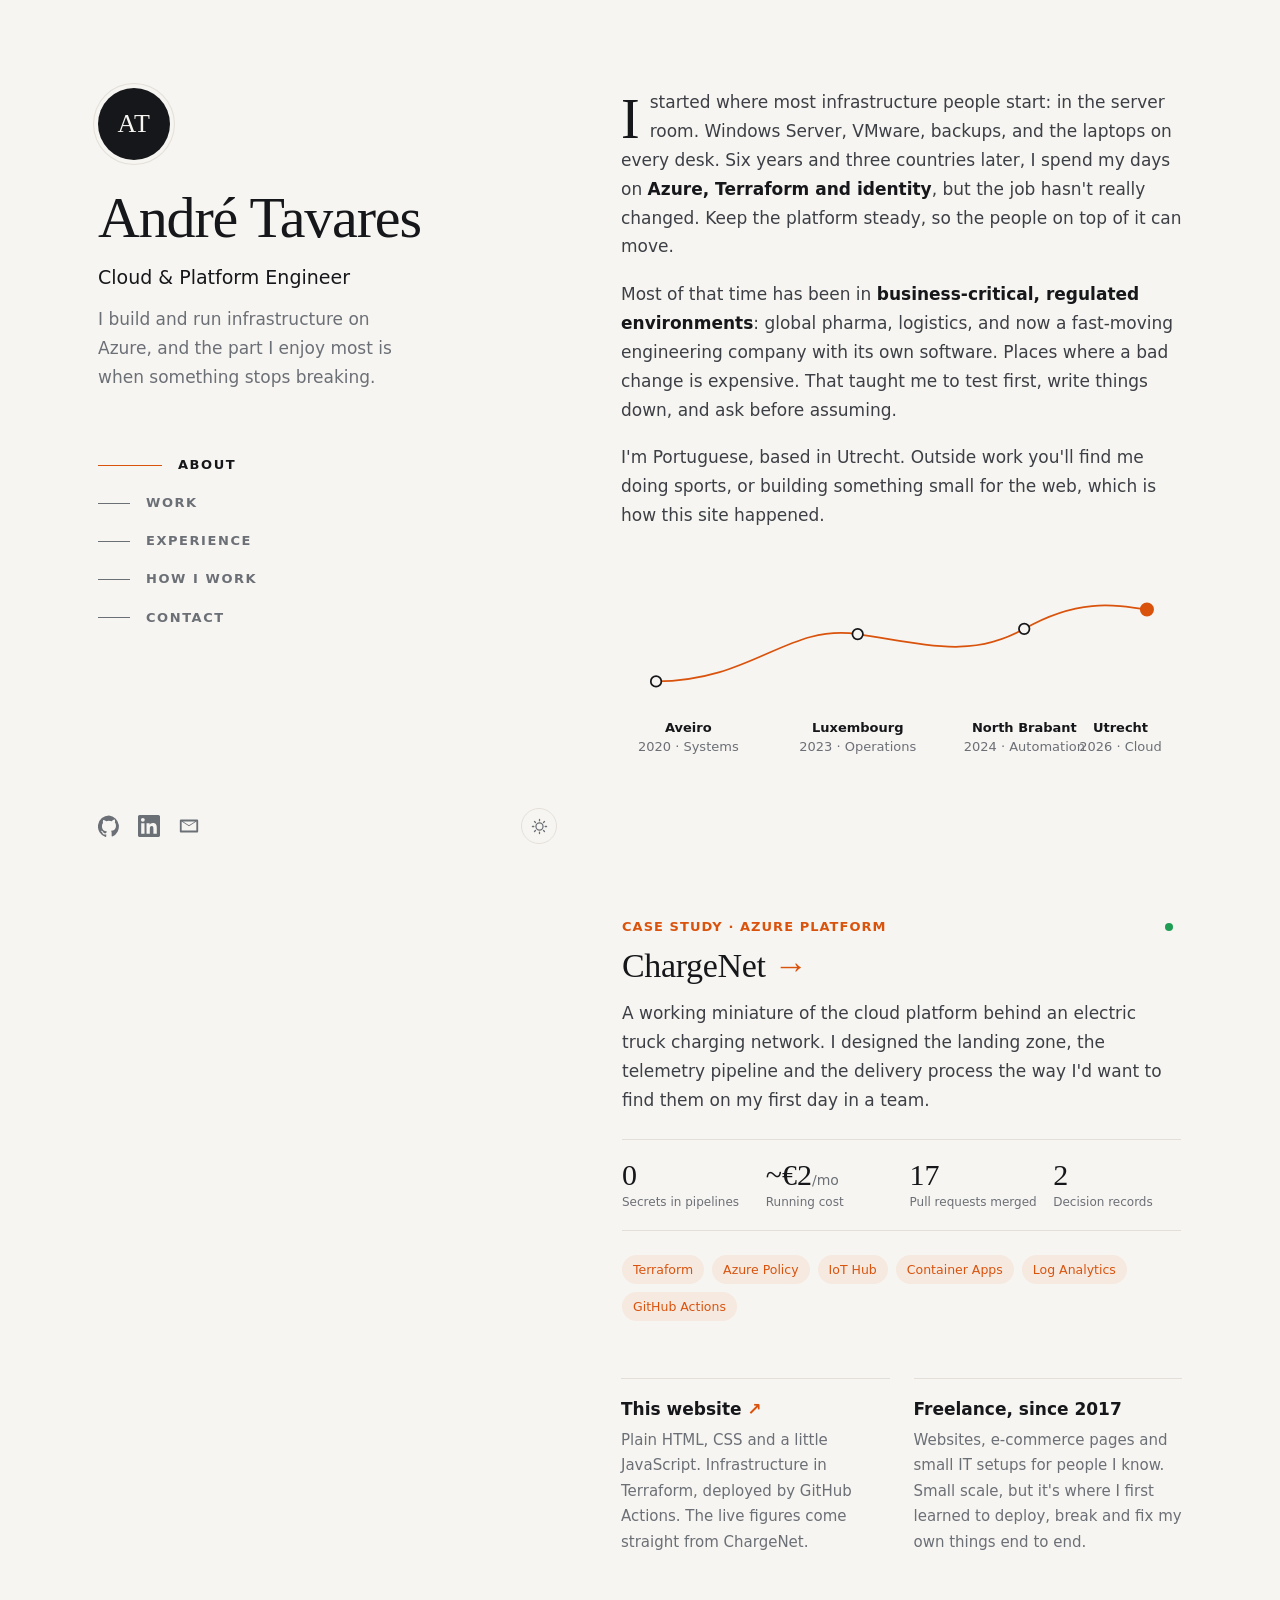
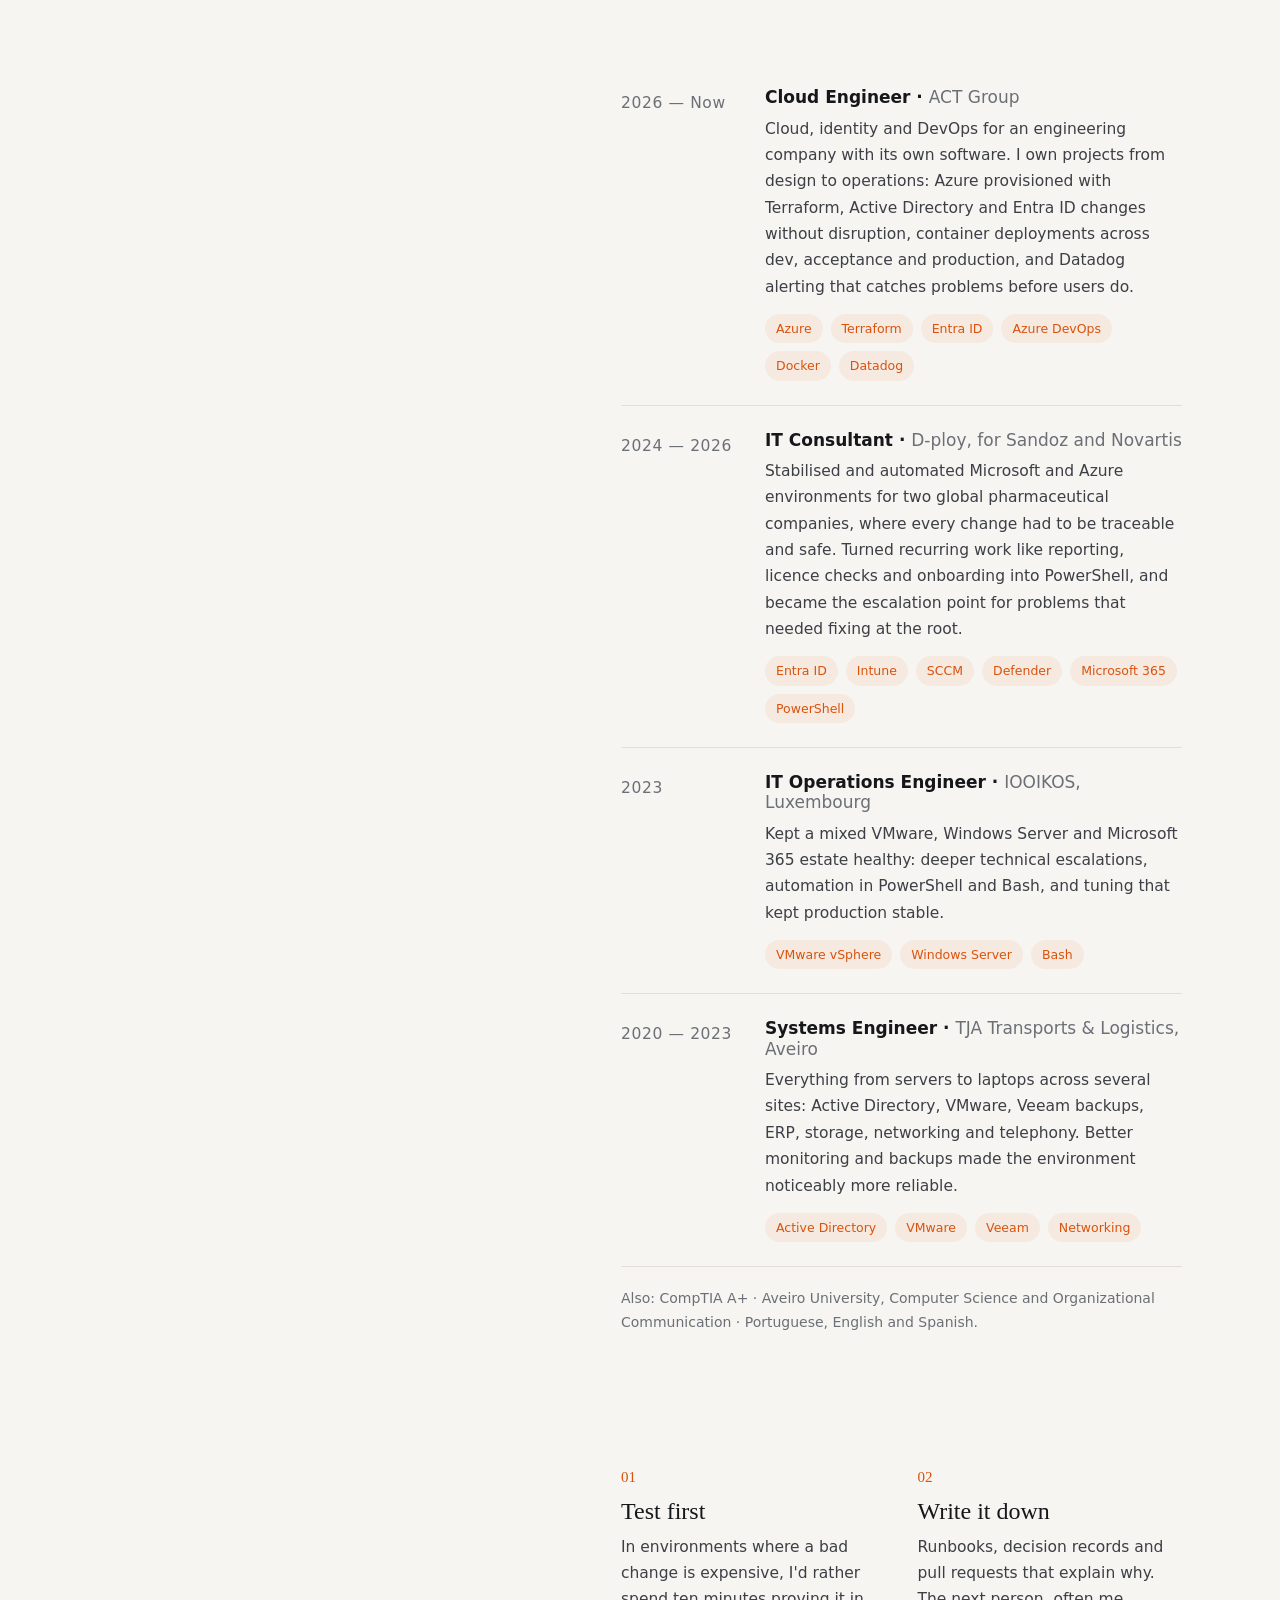
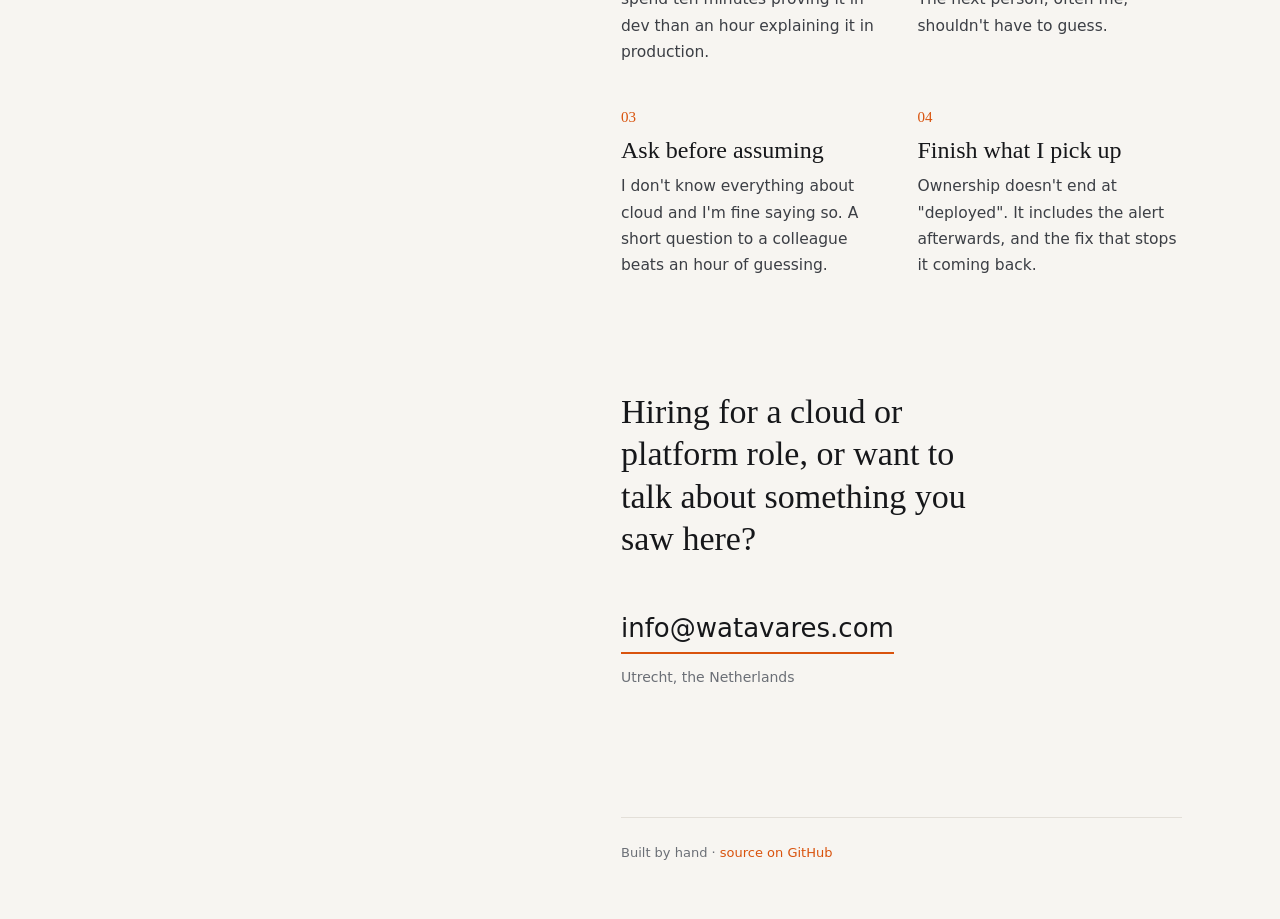
==== src/index.html @ 0eb02b99 "Redesign as an editorial profile, add ChargeNet case study page Sticky intro column with section nav" ====
<!doctype html>
<html lang="en">
<head>
  <meta charset="utf-8">
  <meta name="viewport" content="width=device-width, initial-scale=1">
  <title>André Tavares · Cloud & Platform Engineer</title>
  <meta name="description" content="André Tavares is a cloud and platform engineer in Utrecht who builds and runs Azure infrastructure for business-critical environments.">
  <meta property="og:title" content="André Tavares · Cloud & Platform Engineer">
  <meta property="og:description" content="I build and run infrastructure, and the part I enjoy most is when something stops breaking.">
  <meta property="og:url" content="https://watavares.com">
  <meta property="og:type" content="profile">
  <meta name="theme-color" content="#f7f5f1" media="(prefers-color-scheme: light)">
  <meta name="theme-color" content="#111214" media="(prefers-color-scheme: dark)">
  <link rel="icon" href="favicon.svg" type="image/svg+xml">
  <link rel="stylesheet" href="styles.css">
  <script>
    document.documentElement.classList.add("js");
    try { const t = localStorage.getItem("theme"); if (t) document.documentElement.dataset.theme = t; } catch (e) {}
    setTimeout(() => { if (!window.siteReady) document.querySelectorAll("[data-reveal]").forEach((el) => el.classList.add("in")); }, 2500);
  </script>
  <script src="main.js" defer></script>
</head>
<body>
  <a class="skip" href="#content">Skip to content</a>
  <div class="spotlight" aria-hidden="true"></div>

  <div class="layout">
    <!-- Left: who I am, always in view on desktop -->
    <header class="intro">
      <div class="intro-top">
        <div class="portrait" aria-hidden="true"><span>AT</span></div>
        <h1>André Tavares</h1>
        <p class="role">Cloud &amp; Platform Engineer</p>
        <p class="tagline">I build and run infrastructure on Azure, and the part I enjoy most is when something stops breaking.</p>

        <nav class="toc" aria-label="Sections">
          <a href="#about"><span class="bar"></span>About</a>
          <a href="#work"><span class="bar"></span>Work</a>
          <a href="#experience"><span class="bar"></span>Experience</a>
          <a href="#principles"><span class="bar"></span>How I work</a>
          <a href="#contact"><span class="bar"></span>Contact</a>
        </nav>
      </div>

      <div class="intro-bottom">
        <ul class="socials" aria-label="Elsewhere">
          <li><a href="https://github.com/watavares" aria-label="GitHub"><svg viewBox="0 0 24 24"><path d="M12 .5a12 12 0 0 0-3.8 23.4c.6.1.8-.3.8-.6v-2.1c-3.3.7-4-1.4-4-1.4-.6-1.4-1.4-1.8-1.4-1.8-1.1-.7.1-.7.1-.7 1.2.1 1.8 1.2 1.8 1.2 1.1 1.8 2.8 1.3 3.5 1 .1-.8.4-1.3.8-1.6-2.7-.3-5.5-1.3-5.5-5.9 0-1.3.5-2.4 1.2-3.2-.1-.3-.5-1.5.1-3.2 0 0 1-.3 3.3 1.2a11.5 11.5 0 0 1 6 0C17.3 4.7 18.3 5 18.3 5c.6 1.7.2 2.9.1 3.2.8.8 1.2 1.9 1.2 3.2 0 4.6-2.8 5.6-5.5 5.9.4.4.8 1.1.8 2.2v3.3c0 .3.2.7.8.6A12 12 0 0 0 12 .5Z"/></svg></a></li>
          <li><a href="https://www.linkedin.com/in/watavares" aria-label="LinkedIn"><svg viewBox="0 0 24 24"><path d="M20.4 20.5h-3.6v-5.6c0-1.3 0-3-1.8-3s-2.1 1.4-2.1 2.9v5.7H9.3V9h3.4v1.6h.1c.5-.9 1.6-1.8 3.4-1.8 3.6 0 4.3 2.4 4.3 5.5v6.2ZM5.3 7.4a2.1 2.1 0 1 1 0-4.2 2.1 2.1 0 0 1 0 4.2ZM7.1 20.5H3.5V9h3.6v11.5ZM22.2 0H1.8C.8 0 0 .8 0 1.7v20.6c0 .9.8 1.7 1.8 1.7h20.4c1 0 1.8-.8 1.8-1.7V1.7C24 .8 23.2 0 22.2 0Z"/></svg></a></li>
          <li><a href="mailto:info@watavares.com" aria-label="Email"><svg viewBox="0 0 24 24"><path d="M3 5h18a1 1 0 0 1 1 1v12a1 1 0 0 1-1 1H3a1 1 0 0 1-1-1V6a1 1 0 0 1 1-1Zm9 7.3L4 7.1V17h16V7.1l-8 5.2ZM5.4 7l6.6 4.3L18.6 7H5.4Z"/></svg></a></li>
        </ul>
        <button class="theme-toggle" type="button" aria-label="Toggle dark mode">
          <svg viewBox="0 0 24 24" aria-hidden="true"><path class="sun" d="M12 4V2m0 20v-2m8-8h2M2 12h2m13.66-5.66 1.41-1.41M4.93 19.07l1.41-1.41m0-11.32L4.93 4.93m14.14 14.14-1.41-1.41M12 17a5 5 0 1 0 0-10 5 5 0 0 0 0 10Z"/><path class="moon" d="M21 12.8A9 9 0 1 1 11.2 3a7 7 0 0 0 9.8 9.8Z"/></svg>
        </button>
      </div>
    </header>

    <!-- Right: the story -->
    <main id="content">
      <section id="about" aria-label="About">
        <h2 class="mobile-heading">About</h2>
        <div class="prose" data-reveal>
          <p>I started where most infrastructure people start: in the server room. Windows Server, VMware, backups, and the laptops on every desk. Six years and three countries later, I spend my days on <strong>Azure, Terraform and identity</strong>, but the job hasn't really changed. Keep the platform steady, so the people on top of it can move.</p>
          <p>Most of that time has been in <strong>business-critical, regulated environments</strong>: global pharma, logistics, and now a fast-moving engineering company with its own software. Places where a bad change is expensive. That taught me to test first, write things down, and ask before assuming.</p>
          <p>I'm Portuguese, based in Utrecht. Outside work you'll find me doing sports, or building something small for the web, which is how this site happened.</p>
        </div>

        <figure class="route" data-reveal aria-label="Career route: Aveiro 2020, Luxembourg 2023, North Brabant 2024, Amsterdam and Utrecht 2026">
          <svg viewBox="0 0 640 150" class="route-map" aria-hidden="true">
            <path class="route-line" d="M40 118 C 150 118, 190 52, 270 64 S 400 92, 460 58 S 560 30, 600 36"/>
            <g class="stop" style="--d:0s"><circle cx="40" cy="118" r="6"/></g>
            <g class="stop" style="--d:.5s"><circle cx="270" cy="64" r="6"/></g>
            <g class="stop" style="--d:.9s"><circle cx="460" cy="58" r="6"/></g>
            <g class="stop now" style="--d:1.3s"><circle cx="600" cy="36" r="7"/></g>
          </svg>
          <ol class="route-labels">
            <li style="--x:6.25%"><b>Aveiro</b><span>2020 · Systems</span></li>
            <li style="--x:42.2%"><b>Luxembourg</b><span>2023 · Operations</span></li>
            <li style="--x:71.9%"><b>North Brabant</b><span>2024 · Automation</span></li>
            <li style="--x:93.75%"><b>Utrecht</b><span>2026 · Cloud</span></li>
          </ol>
        </figure>
      </section>

      <section id="work" aria-label="Selected work">
        <h2 class="mobile-heading">Work</h2>

        <a class="case" href="chargenet.html" data-reveal>
          <div class="case-head">
            <p class="eyebrow">Case study · Azure platform</p>
            <span class="live-pill" id="live-pill" hidden><span class="dot"></span><span class="txt"></span></span>
          </div>
          <h3>ChargeNet <span class="arrow">→</span></h3>
          <p>A working miniature of the cloud platform behind an electric truck charging network. I designed the landing zone, the telemetry pipeline and the delivery process the way I'd want to find them on my first day in a team.</p>
          <dl class="numbers">
            <div><dt>Secrets in pipelines</dt><dd>0</dd></div>
            <div><dt>Running cost</dt><dd>~€2<small>/mo</small></dd></div>
            <div><dt>Pull requests merged</dt><dd>17</dd></div>
            <div><dt>Decision records</dt><dd>2</dd></div>
          </dl>
          <ul class="tags"><li>Terraform</li><li>Azure Policy</li><li>IoT Hub</li><li>Container Apps</li><li>Log Analytics</li><li>GitHub Actions</li></ul>
        </a>

        <div class="minor" data-reveal>
          <a class="minor-item" href="https://github.com/watavares/website">
            <h3>This website <span class="arrow">↗</span></h3>
            <p>Plain HTML, CSS and a little JavaScript. Infrastructure in Terraform, deployed by GitHub Actions. The live figures come straight from ChargeNet.</p>
          </a>
          <div class="minor-item">
            <h3>Freelance, since 2017</h3>
            <p>Websites, e-commerce pages and small IT setups for people I know. Small scale, but it's where I first learned to deploy, break and fix my own things end to end.</p>
          </div>
        </div>
      </section>

      <section id="experience" aria-label="Experience">
        <h2 class="mobile-heading">Experience</h2>
        <ol class="jobs">
          <li class="job" data-reveal>
            <p class="job-when">2026 — Now</p>
            <div>
              <h3>Cloud Engineer · <span>ACT Group</span></h3>
              <p>Cloud, identity and DevOps for an engineering company with its own software. I own projects from design to operations: Azure provisioned with Terraform, Active Directory and Entra ID changes without disruption, container deployments across dev, acceptance and production, and Datadog alerting that catches problems before users do.</p>
              <ul class="tags"><li>Azure</li><li>Terraform</li><li>Entra ID</li><li>Azure DevOps</li><li>Docker</li><li>Datadog</li></ul>
            </div>
          </li>
          <li class="job" data-reveal>
            <p class="job-when">2024 — 2026</p>
            <div>
              <h3>IT Consultant · <span>D-ploy, for Sandoz and Novartis</span></h3>
              <p>Stabilised and automated Microsoft and Azure environments for two global pharmaceutical companies, where every change had to be traceable and safe. Turned recurring work like reporting, licence checks and onboarding into PowerShell, and became the escalation point for problems that needed fixing at the root.</p>
              <ul class="tags"><li>Entra ID</li><li>Intune</li><li>SCCM</li><li>Defender</li><li>Microsoft 365</li><li>PowerShell</li></ul>
            </div>
          </li>
          <li class="job" data-reveal>
            <p class="job-when">2023</p>
            <div>
              <h3>IT Operations Engineer · <span>IOOIKOS, Luxembourg</span></h3>
              <p>Kept a mixed VMware, Windows Server and Microsoft 365 estate healthy: deeper technical escalations, automation in PowerShell and Bash, and tuning that kept production stable.</p>
              <ul class="tags"><li>VMware vSphere</li><li>Windows Server</li><li>Bash</li></ul>
            </div>
          </li>
          <li class="job" data-reveal>
            <p class="job-when">2020 — 2023</p>
            <div>
              <h3>Systems Engineer · <span>TJA Transports &amp; Logistics, Aveiro</span></h3>
              <p>Everything from servers to laptops across several sites: Active Directory, VMware, Veeam backups, ERP, storage, networking and telephony. Better monitoring and backups made the environment noticeably more reliable.</p>
              <ul class="tags"><li>Active Directory</li><li>VMware</li><li>Veeam</li><li>Networking</li></ul>
            </div>
          </li>
        </ol>
        <p class="more" data-reveal>Also: CompTIA A+ · Aveiro University, Computer Science and Organizational Communication · Portuguese, English and Spanish.</p>
      </section>

      <section id="principles" aria-label="How I work">
        <h2 class="mobile-heading">How I work</h2>
        <ol class="principles">
          <li data-reveal><span class="n">01</span><h3>Test first</h3><p>In environments where a bad change is expensive, I'd rather spend ten minutes proving it in dev than an hour explaining it in production.</p></li>
          <li data-reveal><span class="n">02</span><h3>Write it down</h3><p>Runbooks, decision records and pull requests that explain why. The next person, often me, shouldn't have to guess.</p></li>
          <li data-reveal><span class="n">03</span><h3>Ask before assuming</h3><p>I don't know everything about cloud and I'm fine saying so. A short question to a colleague beats an hour of guessing.</p></li>
          <li data-reveal><span class="n">04</span><h3>Finish what I pick up</h3><p>Ownership doesn't end at "deployed". It includes the alert afterwards, and the fix that stops it coming back.</p></li>
        </ol>
      </section>

      <section id="contact" aria-label="Contact" class="contact">
        <h2 class="mobile-heading">Contact</h2>
        <div data-reveal>
          <p class="contact-lead">Hiring for a cloud or platform role, or want to talk about something you saw here?</p>
          <a class="mail" href="mailto:info@watavares.com">info@watavares.com</a>
          <p class="small muted">Utrecht, the Netherlands</p>
        </div>
      </section>

      <footer class="footer">
        <p id="deploy">Built by hand · <a href="https://github.com/watavares/website">source on GitHub</a></p>
      </footer>
    </main>
  </div>
</body>
</html>
---- src/styles.css ----
/* ---------- Tokens ---------- */
:root {
  --bg: #f7f5f1;
  --surface: #fffdfa;
  --text: #16171a;
  --soft: #3c3f45;
  --muted: #6b6f76;
  --line: #e3dfd8;
  --accent: #d9530d;
  --accent-tint: rgba(217, 83, 13, 0.07);
  --serif: "Iowan Old Style", "Palatino Linotype", Palatino, "Book Antiqua", Georgia, serif;
  --sans: system-ui, -apple-system, "Segoe UI", Roboto, "Helvetica Neue", Arial, sans-serif;
  color-scheme: light;
}
@media (prefers-color-scheme: dark) {
  :root:not([data-theme="light"]) {
    --bg: #111214; --surface: #17181b; --text: #eeece8; --soft: #c9c7c2; --muted: #8f939a; --line: #2a2c30;
    --accent: #ff8a4c; --accent-tint: rgba(255, 138, 76, 0.07); color-scheme: dark;
  }
}
:root[data-theme="dark"] {
  --bg: #111214; --surface: #17181b; --text: #eeece8; --soft: #c9c7c2; --muted: #8f939a; --line: #2a2c30;
  --accent: #ff8a4c; --accent-tint: rgba(255, 138, 76, 0.07); color-scheme: dark;
}

/* ---------- Base ---------- */
* { box-sizing: border-box; }
html { scroll-behavior: smooth; -webkit-text-size-adjust: 100%; }
body {
  margin: 0; background: var(--bg); color: var(--soft);
  font: 17px/1.7 var(--sans); -webkit-font-smoothing: antialiased;
  transition: background-color .3s, color .3s;
}
a { color: inherit; text-decoration: none; }
h1, h2, h3 { color: var(--text); margin: 0; line-height: 1.2; }
p { margin: 0 0 1.1em; }
strong { color: var(--text); font-weight: 600; }
svg { display: block; }
.small { font-size: 14px; }
.muted { color: var(--muted); }
.skip { position: absolute; left: -999px; top: 8px; z-index: 100; background: var(--surface); padding: 8px 12px; border-radius: 8px; }
.skip:focus { left: 8px; }
:focus-visible { outline: 2px solid var(--accent); outline-offset: 3px; border-radius: 4px; }
::selection { background: var(--accent); color: #fff; }

/* Soft light that follows the cursor (desktop only, set from JS) */
.spotlight {
  position: fixed; inset: 0; pointer-events: none; z-index: 0;
  background: radial-gradient(600px circle at var(--mx, -999px) var(--my, -999px), var(--accent-tint), transparent 70%);
}

/* ---------- Layout ---------- */
.layout {
  position: relative; z-index: 1;
  max-width: 1180px; margin: 0 auto; padding: 0 48px;
  display: grid; grid-template-columns: minmax(0, 0.9fr) minmax(0, 1.1fr); gap: 64px;
}
.intro {
  position: sticky; top: 0; height: 100vh; padding: 88px 0 56px;
  display: flex; flex-direction: column; justify-content: space-between;
}
main { padding: 88px 0 40px; min-width: 0; }
section { padding-bottom: 112px; scroll-margin-top: 88px; }

/* ---------- Intro column ---------- */
.portrait {
  width: 72px; height: 72px; border-radius: 50%; margin-bottom: 28px; overflow: hidden;
  background: var(--text); color: var(--bg); display: grid; place-items: center;
  font-family: var(--serif); font-size: 26px; letter-spacing: .02em;
  box-shadow: 0 0 0 4px var(--bg), 0 0 0 5px var(--line);
}
.portrait img { width: 100%; height: 100%; object-fit: cover; }
.intro h1 { font-family: var(--serif); font-weight: 500; font-size: clamp(42px, 4.6vw, 58px); letter-spacing: -0.02em; line-height: 1.02; }
.role { color: var(--text); font-size: 19px; font-weight: 500; margin: 14px 0 12px; }
.tagline { color: var(--muted); max-width: 30ch; font-size: 17px; }

.toc { display: flex; flex-direction: column; gap: 4px; margin-top: 56px; }
.toc a {
  display: inline-flex; align-items: center; gap: 16px; width: fit-content; padding: 6px 0;
  color: var(--muted); font-size: 13px; font-weight: 600; letter-spacing: .12em; text-transform: uppercase;
  transition: color .25s;
}
.toc .bar { width: 32px; height: 1px; background: currentColor; transition: width .25s, background-color .25s; }
.toc a:hover, .toc a.active { color: var(--text); }
.toc a:hover .bar, .toc a.active .bar { width: 64px; }
.toc a.active .bar { background: var(--accent); }

.intro-bottom { display: flex; align-items: center; gap: 20px; }
.socials { list-style: none; display: flex; gap: 18px; margin: 0; padding: 0; }
.socials svg { width: 22px; height: 22px; fill: var(--muted); transition: fill .2s, transform .2s; }
.socials a:hover svg { fill: var(--text); transform: translateY(-2px); }
.theme-toggle {
  margin-left: auto; width: 36px; height: 36px; border-radius: 50%; border: 1px solid var(--line);
  background: transparent; color: var(--muted); cursor: pointer; display: grid; place-items: center;
}
.theme-toggle:hover { color: var(--text); }
.theme-toggle svg { width: 17px; height: 17px; fill: none; stroke: currentColor; stroke-width: 1.8; stroke-linecap: round; stroke-linejoin: round; }
.theme-toggle .moon { display: none; }
:root[data-theme="dark"] .theme-toggle .sun { display: none; }
:root[data-theme="dark"] .theme-toggle .moon { display: block; }
@media (prefers-color-scheme: dark) {
  :root:not([data-theme="light"]) .theme-toggle .sun { display: none; }
  :root:not([data-theme="light"]) .theme-toggle .moon { display: block; }
}
.mobile-heading { display: none; }

/* ---------- About ---------- */
.prose p:first-child::first-letter {
  font-family: var(--serif); float: left; font-size: 3.3em; line-height: .9; padding: 6px 10px 0 0; color: var(--text);
}

/* Career route */
.route { margin: 48px 0 0; position: relative; }
.route-map { width: 100%; height: auto; overflow: visible; }
.route-line { fill: none; stroke: var(--accent); stroke-width: 2; stroke-linecap: round; stroke-dasharray: 900; stroke-dashoffset: 0; }
.stop circle { fill: var(--bg); stroke: var(--text); stroke-width: 2; transform-box: fill-box; transform-origin: center; }
/* With JS, the route draws itself when scrolled into view */
.js .route-line { stroke-dashoffset: 900; }
.js .stop circle { transform: scale(0); }
.js .route.in .route-line { transition: stroke-dashoffset 2.2s cubic-bezier(.45, 0, .2, 1) .2s; stroke-dashoffset: 0; }
.js .route.in .stop circle { transition: transform .5s cubic-bezier(.3, 1.6, .5, 1) calc(var(--d) + .3s); transform: scale(1); }
.stop.now circle { fill: var(--accent); stroke: var(--accent); }
.route.in .stop.now circle { animation: beacon 2.4s ease-out 2.4s infinite; }
@keyframes beacon { 0% { stroke-width: 2; stroke-opacity: 1; } 100% { stroke-width: 22; stroke-opacity: 0; } }
.route-labels { list-style: none; margin: 10px 0 0; padding: 0; position: relative; height: 52px; }
.route-labels li { position: absolute; left: var(--x); transform: translateX(-50%); text-align: center; white-space: nowrap; font-size: 13px; line-height: 1.4; }
.route-labels li:first-child { transform: translateX(-18%); }
.route-labels li:last-child { transform: translateX(-82%); }
.route-labels b { display: block; color: var(--text); font-weight: 600; }
.route-labels span { color: var(--muted); }

/* ---------- Work ---------- */
.case {
  display: block; position: relative; padding: 32px; margin: 0 -32px 24px; border-radius: 16px;
  border: 1px solid transparent; transition: background-color .3s, border-color .3s, box-shadow .3s;
}
.case:hover { background: var(--surface); border-color: var(--line); box-shadow: 0 1px 2px rgba(0,0,0,.03), 0 12px 32px rgba(0,0,0,.06); }
.case-head { display: flex; align-items: center; justify-content: space-between; gap: 12px; margin-bottom: 8px; }
.eyebrow { color: var(--accent); font-size: 13px; font-weight: 600; letter-spacing: .08em; text-transform: uppercase; margin: 0; }
.case h3 { font-family: var(--serif); font-weight: 500; font-size: 34px; letter-spacing: -0.01em; margin-bottom: 12px; }
.arrow { display: inline-block; color: var(--accent); transition: transform .25s; }
.case:hover .arrow, .minor-item:hover .arrow { transform: translateX(4px); }
.live-pill { display: inline-flex; align-items: center; gap: 8px; font-size: 13px; color: var(--muted); }
.live-pill .dot { width: 8px; height: 8px; border-radius: 50%; background: #1f9d55; animation: live 2s infinite; }
@keyframes live { 0% { box-shadow: 0 0 0 0 rgba(31,157,85,.45); } 70% { box-shadow: 0 0 0 8px rgba(31,157,85,0); } 100% { box-shadow: 0 0 0 0 rgba(31,157,85,0); } }
.numbers { display: grid; grid-template-columns: repeat(4, 1fr); gap: 16px; margin: 24px 0; padding: 20px 0; border-block: 1px solid var(--line); }
.numbers dt { font-size: 12px; color: var(--muted); line-height: 1.35; order: 2; }
.numbers div { display: flex; flex-direction: column; gap: 4px; }
.numbers dd { margin: 0; font-family: var(--serif); font-size: 30px; color: var(--text); line-height: 1; }
.numbers small { font-size: 14px; color: var(--muted); font-family: var(--sans); }
.tags { list-style: none; display: flex; flex-wrap: wrap; gap: 8px; margin: 0; padding: 0; }
.tags li { font-size: 12.5px; font-weight: 500; color: var(--accent); background: var(--accent-tint); padding: 4px 11px; border-radius: 999px; }

.minor { display: grid; grid-template-columns: 1fr 1fr; gap: 24px; margin-top: 8px; }
.minor-item { display: block; padding: 20px 0; border-top: 1px solid var(--line); }
.minor-item h3 { font-size: 17px; margin-bottom: 8px; }
.minor-item p { font-size: 15px; color: var(--muted); margin: 0; }

/* ---------- Experience ---------- */
.jobs { list-style: none; padding: 0; margin: 0; }
.job { display: grid; grid-template-columns: 120px 1fr; gap: 24px; padding: 24px 0; border-top: 1px solid var(--line); }
.job:first-child { border-top: 0; padding-top: 0; }
.job-when { font-size: 13px; color: var(--muted); font-weight: 500; letter-spacing: .04em; padding-top: 3px; font-variant-numeric: tabular-nums; }
.job h3 { font-size: 17px; font-weight: 600; margin-bottom: 8px; }
.job h3 span { color: var(--muted); font-weight: 400; }
.job p { font-size: 15.5px; margin-bottom: 14px; }
.more { font-size: 14px; color: var(--muted); padding-top: 20px; border-top: 1px solid var(--line); }

/* ---------- Principles ---------- */
.principles { list-style: none; padding: 0; margin: 0; display: grid; grid-template-columns: 1fr 1fr; gap: 36px 32px; }
.principles .n { font-family: var(--serif); color: var(--accent); font-size: 15px; }
.principles h3 { font-family: var(--serif); font-weight: 500; font-size: 24px; margin: 6px 0 8px; }
.principles p { font-size: 15.5px; margin: 0; }

/* ---------- Contact & footer ---------- */
.contact-lead { font-family: var(--serif); font-size: clamp(26px, 3vw, 34px); color: var(--text); line-height: 1.25; max-width: 22ch; }
.mail {
  display: inline-block; font-size: clamp(20px, 2.4vw, 26px); color: var(--text); font-weight: 500; margin: 8px 0 12px;
  background: linear-gradient(var(--accent), var(--accent)) 0 100% / 100% 2px no-repeat; padding-bottom: 4px;
  transition: background-size .3s;
}
.mail:hover { background-size: 0 2px; background-position: 100% 100%; }
.footer { font-size: 13px; color: var(--muted); padding-top: 24px; border-top: 1px solid var(--line); }
.footer a { color: var(--accent); }

/* ---------- Scroll reveal ---------- */
.js [data-reveal] { opacity: 0; transform: translateY(20px); transition: opacity .8s cubic-bezier(.2,.7,.2,1), transform .8s cubic-bezier(.2,.7,.2,1); }
.js [data-reveal].in { opacity: 1; transform: none; }

/* ---------- Responsive ---------- */
@media (max-width: 960px) {
  .layout { grid-template-columns: 1fr; gap: 0; padding: 0 24px; }
  .intro { position: static; height: auto; padding: 56px 0 24px; }
  .toc { display: none; }
  .intro-bottom { margin-top: 28px; }
  main { padding-top: 32px; }
  section { padding-bottom: 80px; scroll-margin-top: 24px; }
  .mobile-heading {
    display: block; position: sticky; top: 0; z-index: 5; margin: 0 -24px 20px; padding: 14px 24px;
    font-size: 13px; letter-spacing: .12em; text-transform: uppercase; font-weight: 600;
    background: color-mix(in srgb, var(--bg) 85%, transparent); backdrop-filter: blur(10px); -webkit-backdrop-filter: blur(10px);
  }
  .case { margin: 0 0 24px; padding: 0; }
  .case:hover { background: none; border-color: transparent; box-shadow: none; }
  .numbers { grid-template-columns: 1fr 1fr; }
  .minor, .principles { grid-template-columns: 1fr; }
}
@media (max-width: 560px) {
  .job { grid-template-columns: 1fr; gap: 4px; }
  .route-labels { height: auto; display: grid; grid-template-columns: 1fr 1fr; gap: 12px; }
  .route-labels li, .route-labels li:first-child, .route-labels li:last-child { position: static; transform: none; text-align: left; }
}

/* ---------- Reduced motion ---------- */
@media (prefers-reduced-motion: reduce) {
  html { scroll-behavior: auto; }
  *, *::before, *::after { animation: none !important; transition: none !important; }
  .js [data-reveal] { opacity: 1; transform: none; }
  .js .route-line { stroke-dashoffset: 0; }
  .js .stop circle { transform: scale(1); }
  .spotlight { display: none; }
}

/* ---------- Case study page ---------- */
.article { position: relative; z-index: 1; max-width: 720px; margin: 0 auto; padding: 40px 24px 80px; }
.crumbs { display: flex; align-items: center; justify-content: space-between; margin-bottom: 72px; font-size: 15px; color: var(--muted); }
.crumbs a:hover { color: var(--text); }
.crumbs .theme-toggle { margin-left: 0; }
.article-head h1 { font-family: var(--serif); font-weight: 500; font-size: clamp(48px, 7vw, 76px); letter-spacing: -0.025em; margin: 10px 0 18px; }
.standfirst { font-family: var(--serif); font-size: clamp(20px, 2.4vw, 24px); line-height: 1.45; color: var(--text); }
.head-links, .article-foot { display: flex; flex-wrap: wrap; gap: 12px; align-items: center; }
.pill-link { display: inline-block; padding: 9px 16px; border: 1px solid var(--line); border-radius: 999px; font-size: 14px; font-weight: 500; color: var(--text); transition: border-color .2s, transform .2s; }
.pill-link:hover { border-color: var(--text); transform: translateY(-1px); }
.article section { padding: 56px 0 0; }
.article h2 { font-family: var(--serif); font-weight: 500; font-size: 30px; margin-bottom: 16px; }
.article code { font-size: 0.9em; background: var(--accent-tint); color: var(--text); padding: 1px 6px; border-radius: 4px; }
.checks, .lessons { padding: 0; margin: 0; list-style: none; }
.checks li, .lessons li { padding: 12px 0; border-top: 1px solid var(--line); font-size: 16px; }
.checks b, .lessons b { color: var(--text); }
.decisions { display: grid; grid-template-columns: 1fr 1fr; gap: 28px; }
.decisions h3 { font-size: 17px; margin-bottom: 6px; }
.decisions p { font-size: 15.5px; margin: 0; }
.flow { margin: 8px 0 28px; padding: 24px; border: 1px solid var(--line); border-radius: 14px; background: var(--surface); }
.flow-row { display: flex; align-items: center; gap: 8px; flex-wrap: wrap; }
.flow-node { display: flex; flex-direction: column; padding: 10px 14px; border: 1px solid var(--line); border-radius: 10px; font-size: 14px; font-weight: 600; color: var(--text); background: var(--bg); }
.flow-node small { font-weight: 400; color: var(--muted); font-size: 12px; }
.flow-node.accent { border-color: var(--accent); }
.flow-arrow { flex: 1 1 16px; min-width: 16px; height: 2px; background: repeating-linear-gradient(90deg, var(--accent) 0 6px, transparent 6px 12px); background-size: 24px 2px; animation: dash 1.2s linear infinite; }
@keyframes dash { to { background-position: 24px 0; } }
.flow-out { display: flex; flex-wrap: wrap; gap: 8px; margin-top: 16px; padding-top: 16px; border-top: 1px dashed var(--line); }
.flow-out span { font-size: 13px; color: var(--muted); padding: 4px 10px; border-radius: 999px; background: var(--accent-tint); }
.article-foot { margin-top: 64px; padding-top: 24px; border-top: 1px solid var(--line); justify-content: space-between; color: var(--muted); font-size: 15px; }
@media (max-width: 640px) {
  .decisions { grid-template-columns: 1fr; }
  .flow-row { flex-direction: column; align-items: stretch; }
  .flow-arrow { width: 2px; height: 16px; flex: none; align-self: center; background: repeating-linear-gradient(180deg, var(--accent) 0 6px, transparent 6px 12px); }
}
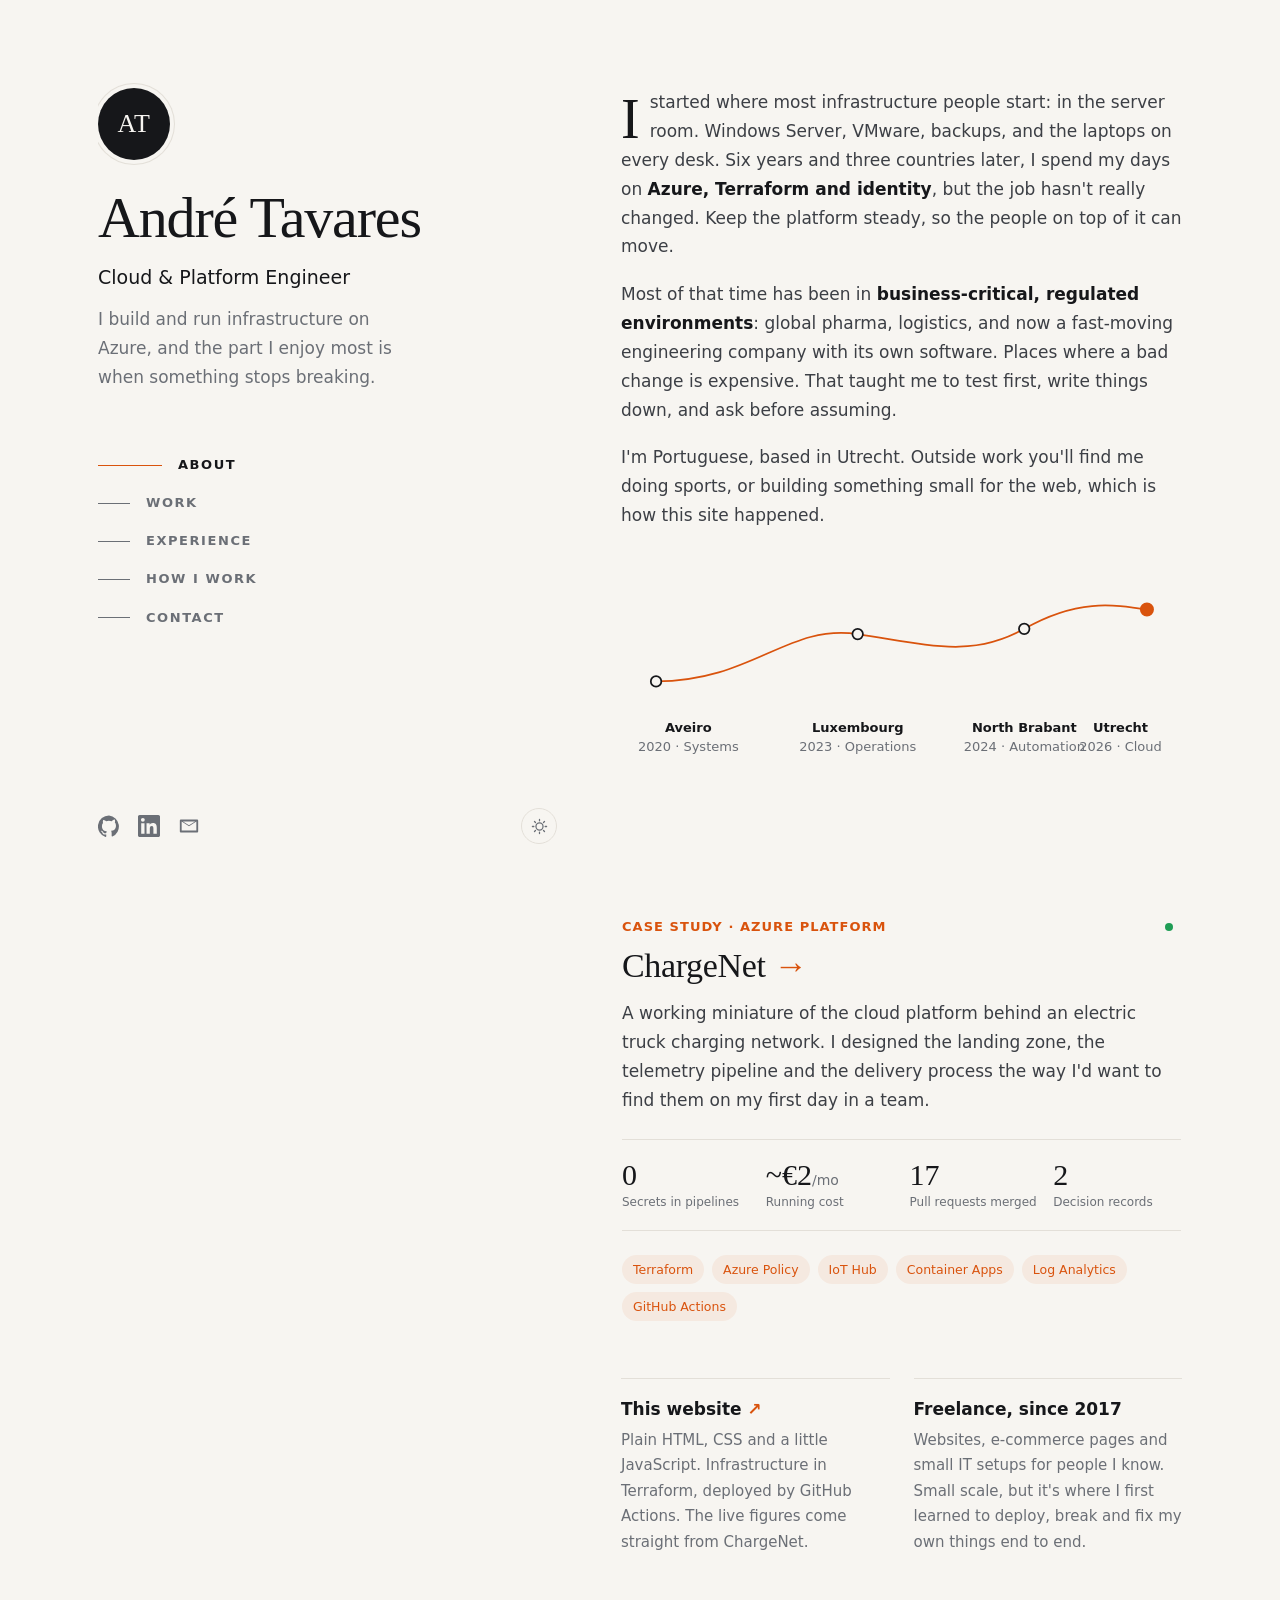
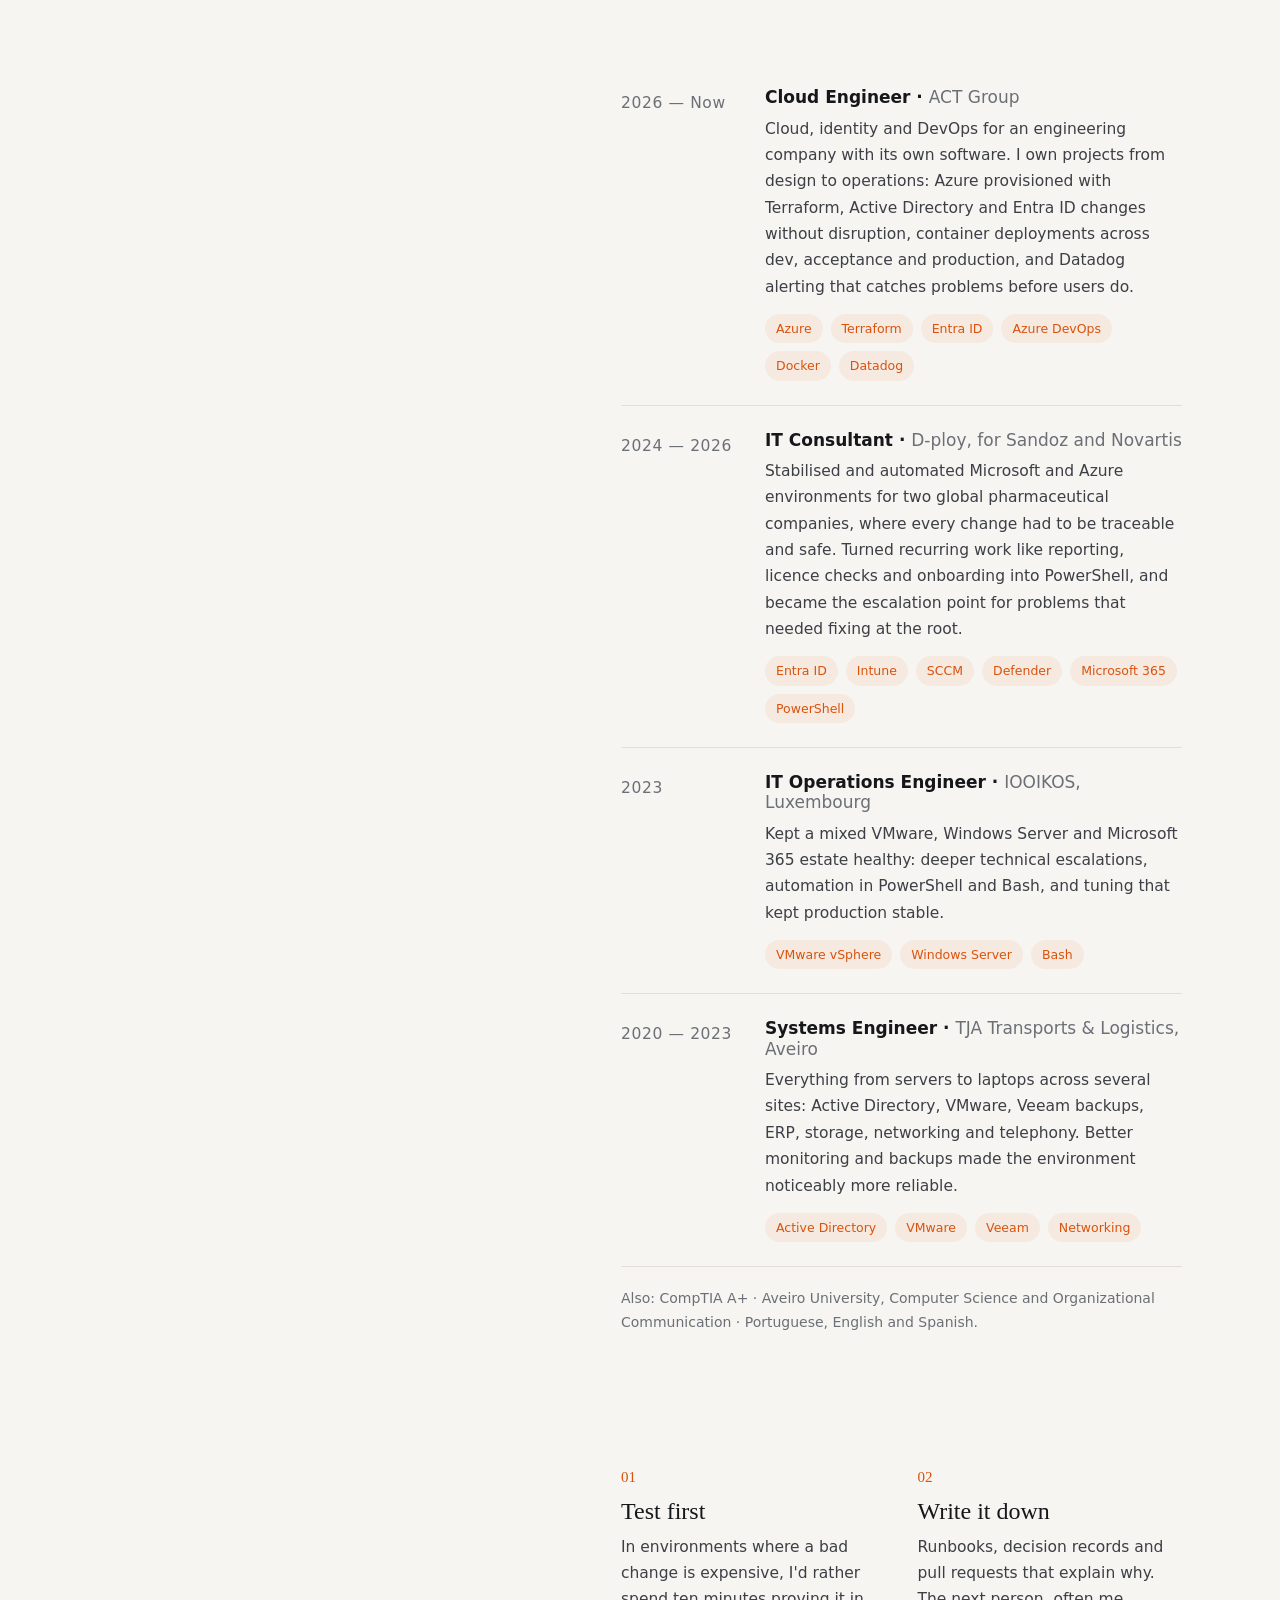
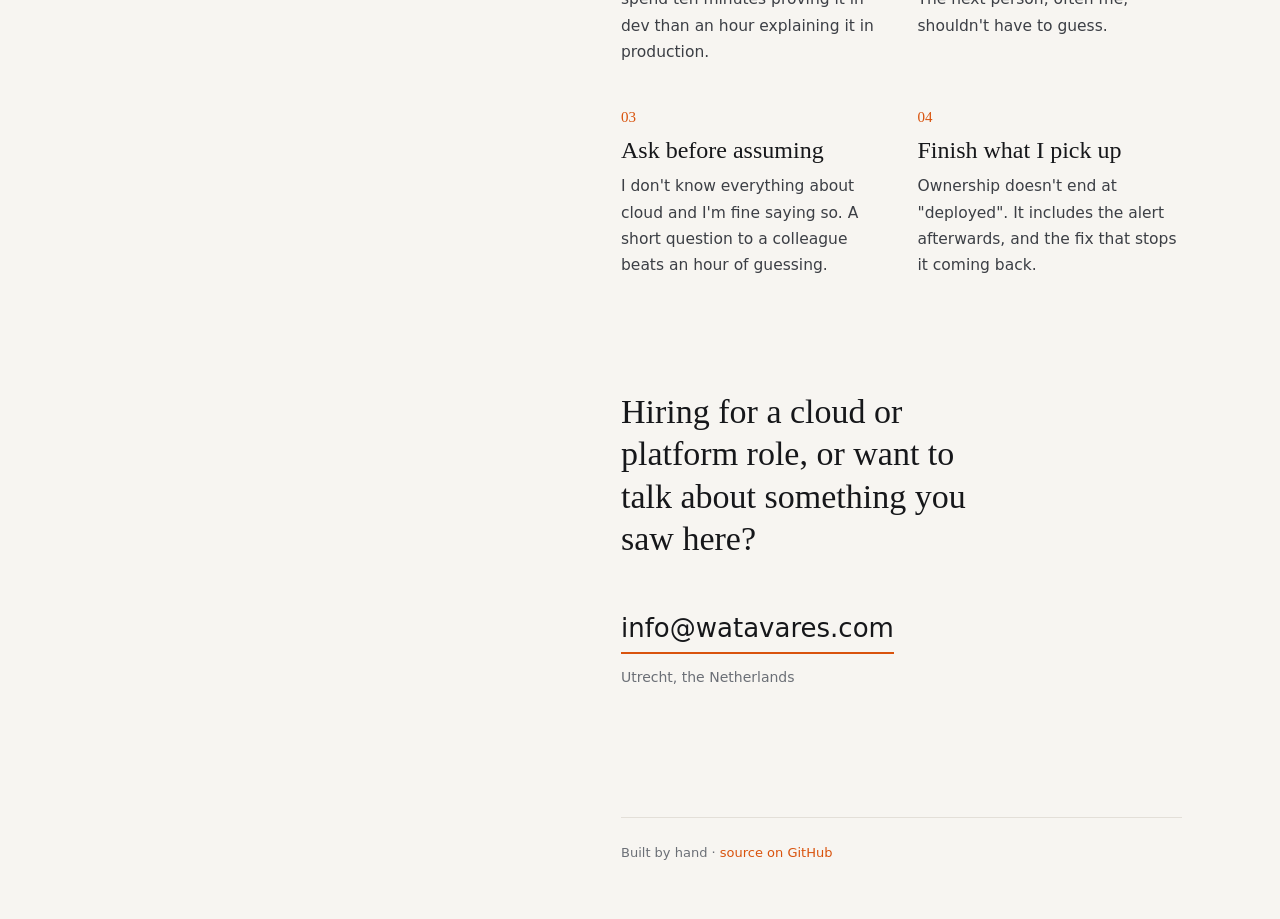
==== commit 9ae13ceb: "Add 'Ask about me': CV-grounded assistant (Claude Haiku 4.5 on Foundry) knowledge/cv.md is the only " ====
--- a/src/index.html
+++ b/src/index.html
@@ -32,6 +32,24 @@
         <h1>André Tavares</h1>
         <p class="role">Cloud &amp; Platform Engineer</p>
         <p class="tagline">I build and run infrastructure on Azure, and the part I enjoy most is when something stops breaking.</p>
+
+        <!-- Shown by main.js once the assistant's API is configured -->
+        <div class="ask" id="ask" hidden>
+          <form class="ask-form" id="ask-form">
+            <label class="ask-label" for="ask-input"><span class="spark" aria-hidden="true">✦</span> Ask about my experience</label>
+            <div class="ask-row">
+              <input id="ask-input" name="question" maxlength="300" autocomplete="off" placeholder="e.g. What has André done with Terraform?">
+              <button type="submit" aria-label="Ask"><svg viewBox="0 0 24 24" aria-hidden="true"><path d="M5 12h14M13 6l6 6-6 6"/></svg></button>
+            </div>
+          </form>
+          <div class="ask-chips">
+            <button type="button">What Azure work has he done?</button>
+            <button type="button">Has he worked in regulated environments?</button>
+            <button type="button">What would he bring to a platform team?</button>
+          </div>
+          <div class="ask-answer" id="ask-answer" aria-live="polite"></div>
+          <p class="ask-note">Answers by Claude (AI), using only my CV. It can be wrong, so check anything important with me. Questions are logged.</p>
+        </div>
 
         <nav class="toc" aria-label="Sections">
           <a href="#about"><span class="bar"></span>About</a>
--- a/src/styles.css
+++ b/src/styles.css
@@ -255,3 +255,41 @@
   .flow-row { flex-direction: column; align-items: stretch; }
   .flow-arrow { width: 2px; height: 16px; flex: none; align-self: center; background: repeating-linear-gradient(180deg, var(--accent) 0 6px, transparent 6px 12px); }
 }
+
+/* ---------- Ask about me (AI) ---------- */
+.intro { overflow-y: auto; scrollbar-width: none; }
+.intro::-webkit-scrollbar { display: none; }
+.ask { margin-top: 28px; max-width: 400px; }
+.ask-label { display: block; font-size: 13px; font-weight: 600; color: var(--text); margin-bottom: 8px; }
+.ask-label .spark { color: var(--accent); }
+.ask-row {
+  display: flex; align-items: center; gap: 6px; padding: 5px 5px 5px 14px;
+  background: var(--surface); border: 1px solid var(--line); border-radius: 999px; transition: border-color .2s, box-shadow .2s;
+}
+.ask-row:focus-within { border-color: var(--accent); box-shadow: 0 0 0 4px var(--accent-tint); }
+.ask-row input { flex: 1; min-width: 0; border: 0; background: transparent; color: var(--text); font: inherit; font-size: 14.5px; outline: none; }
+.ask-row input::placeholder { color: var(--muted); }
+.ask-row button {
+  width: 34px; height: 34px; flex: none; border: 0; border-radius: 50%; cursor: pointer;
+  background: var(--text); color: var(--bg); display: grid; place-items: center; transition: transform .2s, opacity .2s;
+}
+.ask-row button:hover { transform: translateX(2px); }
+.ask-row button:disabled { opacity: .4; cursor: default; transform: none; }
+.ask-row svg { width: 16px; height: 16px; fill: none; stroke: currentColor; stroke-width: 2; stroke-linecap: round; stroke-linejoin: round; }
+.ask-chips { display: flex; flex-wrap: wrap; gap: 6px; margin-top: 10px; }
+.ask-chips button {
+  font: inherit; font-size: 12.5px; color: var(--muted); background: transparent; cursor: pointer;
+  border: 1px solid var(--line); border-radius: 999px; padding: 4px 10px; transition: color .2s, border-color .2s;
+}
+.ask-chips button:hover { color: var(--text); border-color: var(--text); }
+.ask-answer:not(:empty) {
+  margin-top: 14px; padding: 14px 16px; border-radius: 14px; background: var(--surface); border: 1px solid var(--line);
+  font-size: 14.5px; line-height: 1.6; color: var(--soft); white-space: pre-line; animation: rise .4s ease both;
+}
+.ask-answer .q { display: block; font-weight: 600; color: var(--text); margin-bottom: 6px; white-space: normal; }
+.ask-answer .err { color: var(--muted); }
+.ask-note { font-size: 12px; color: var(--muted); margin: 10px 0 0; line-height: 1.5; }
+.typing span { display: inline-block; width: 6px; height: 6px; margin-right: 4px; border-radius: 50%; background: var(--muted); animation: typing 1.2s infinite ease-in-out; }
+.typing span:nth-child(2) { animation-delay: .15s; } .typing span:nth-child(3) { animation-delay: .3s; }
+@keyframes typing { 0%, 80%, 100% { opacity: .25; transform: translateY(0); } 40% { opacity: 1; transform: translateY(-3px); } }
+@keyframes rise { from { opacity: 0; transform: translateY(6px); } to { opacity: 1; transform: none; } }
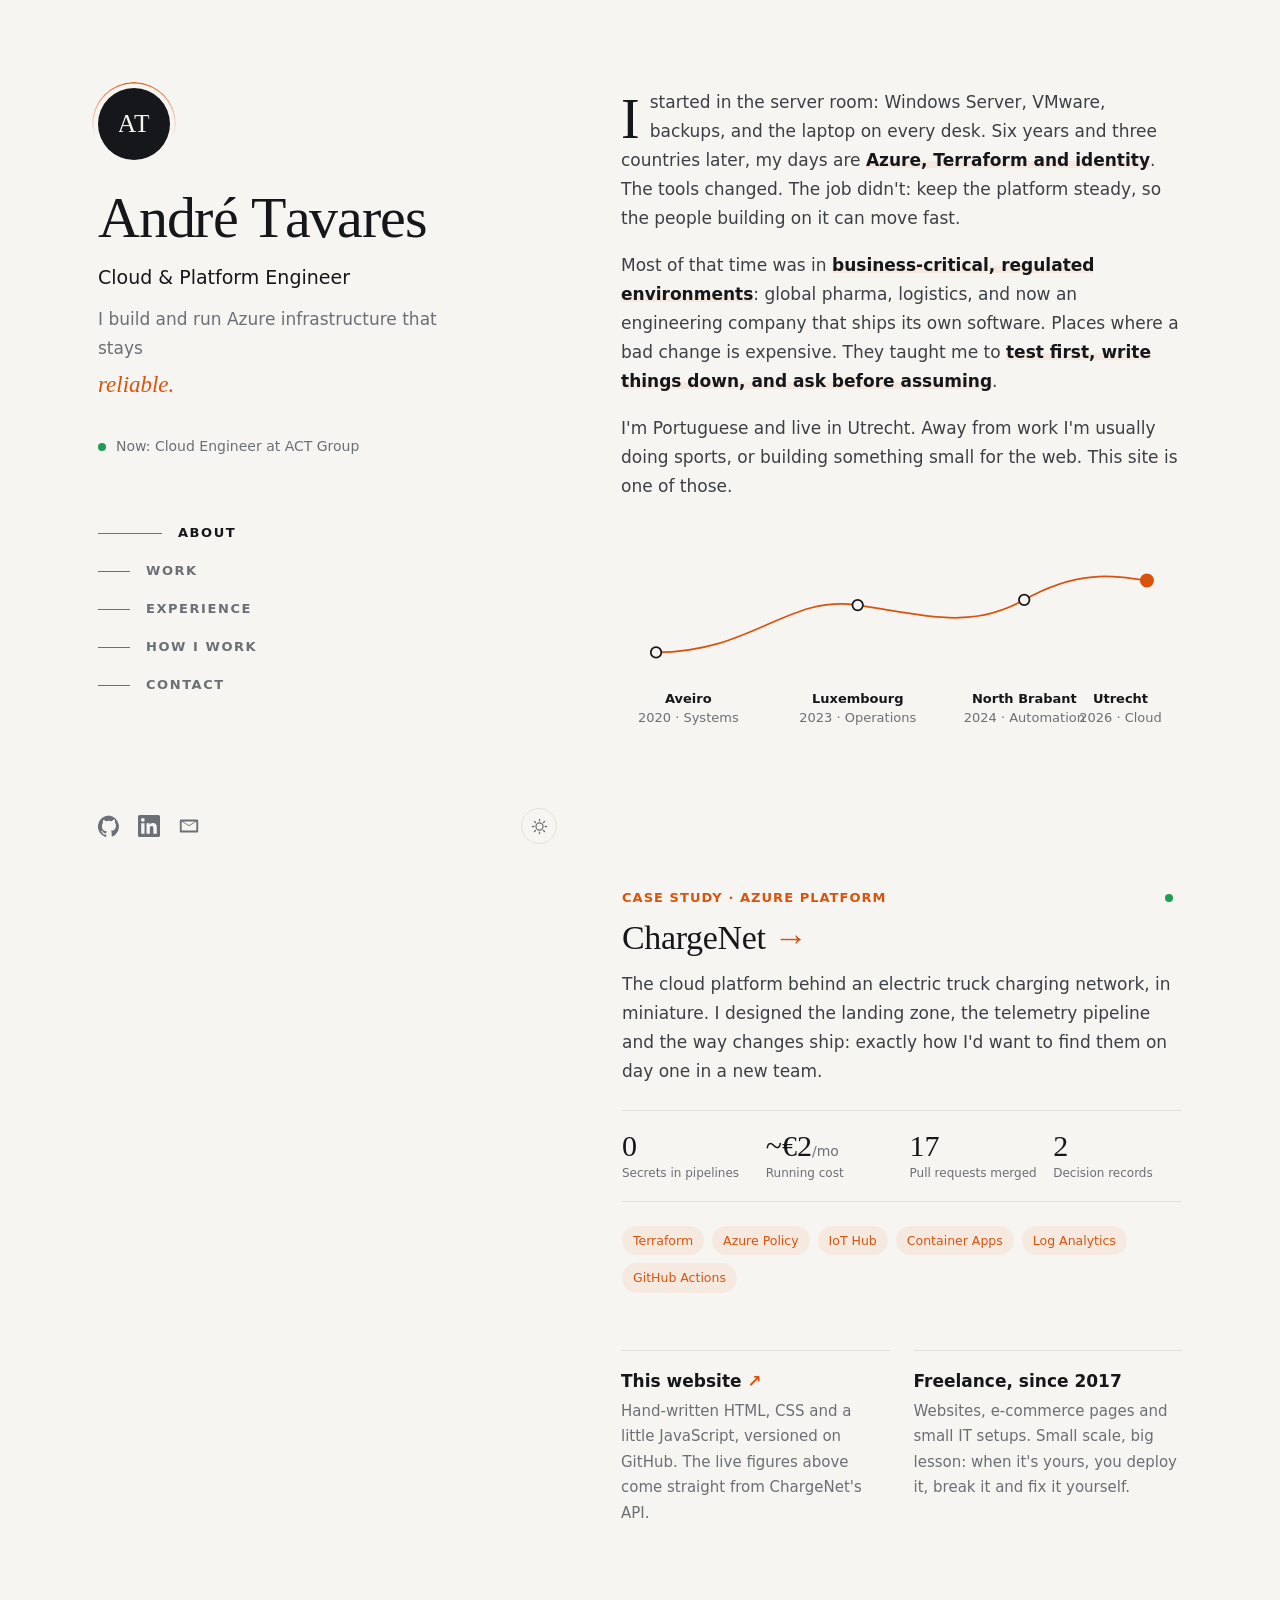
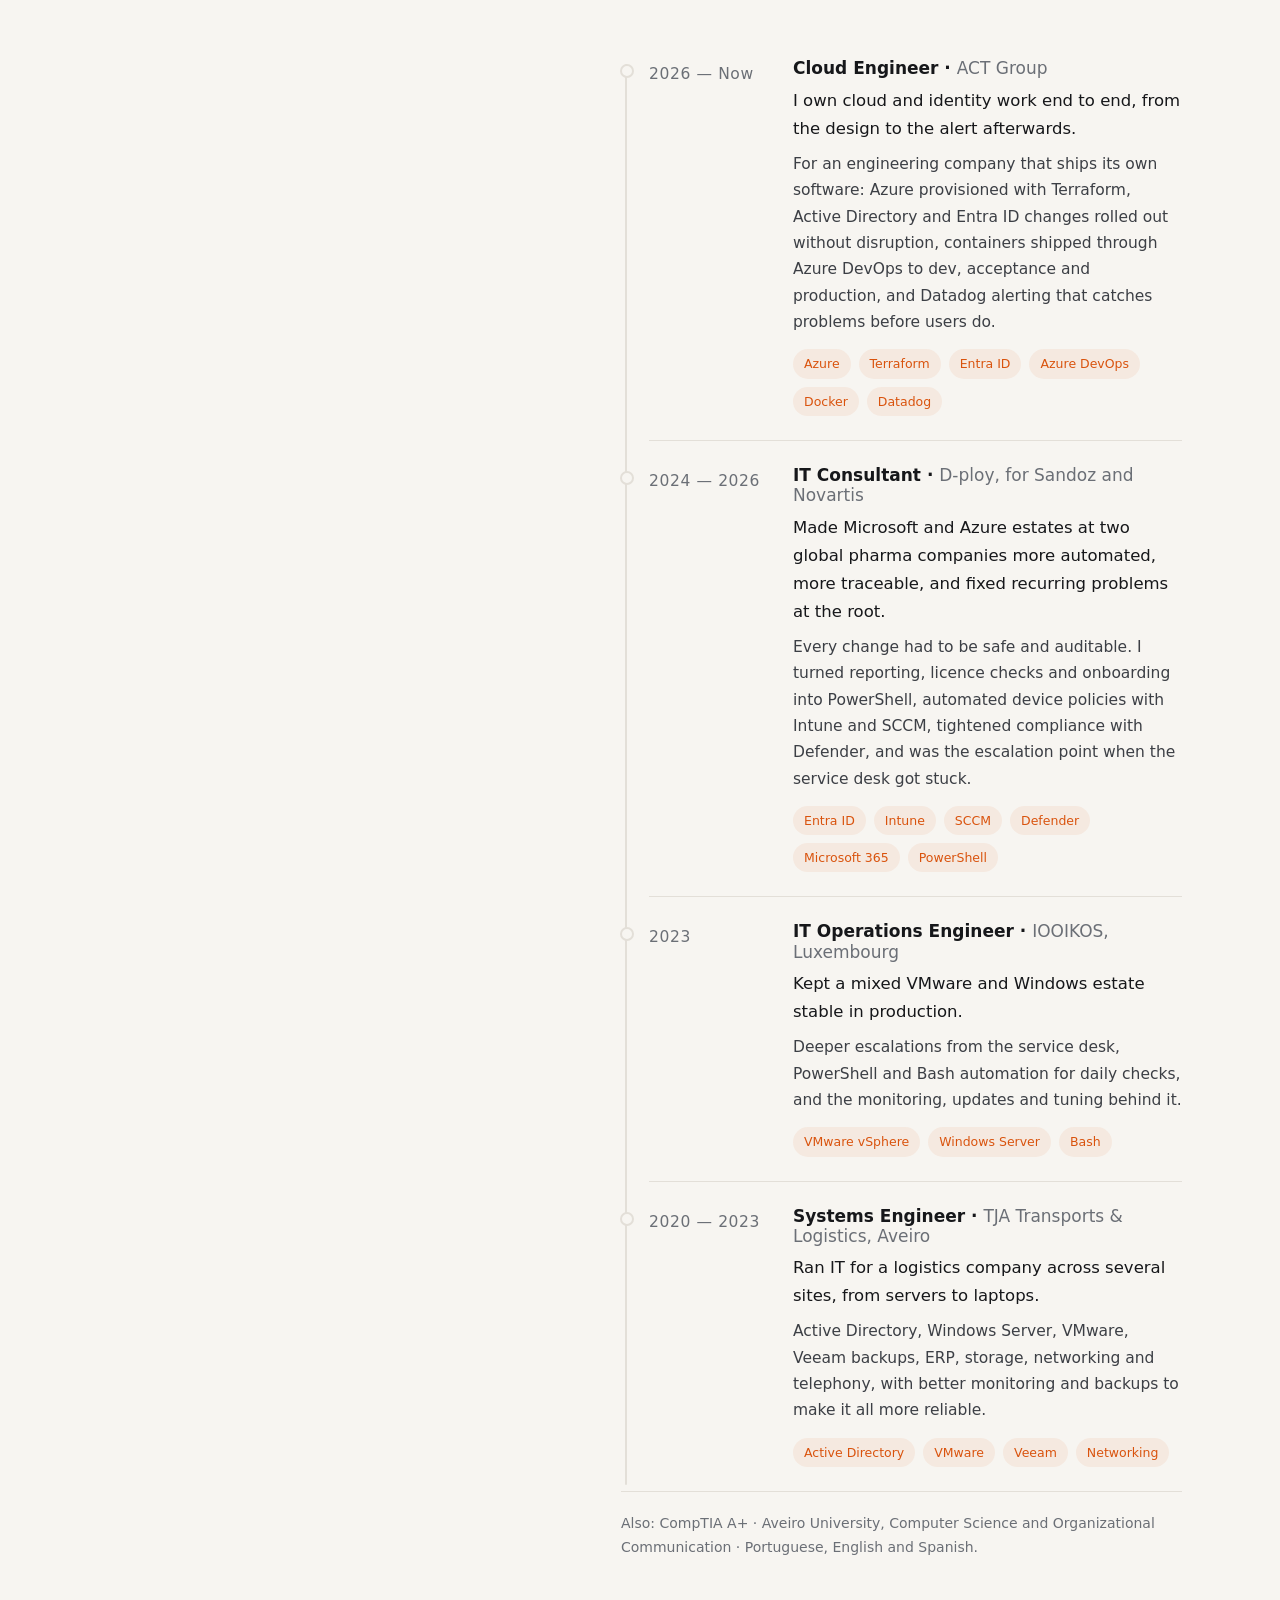
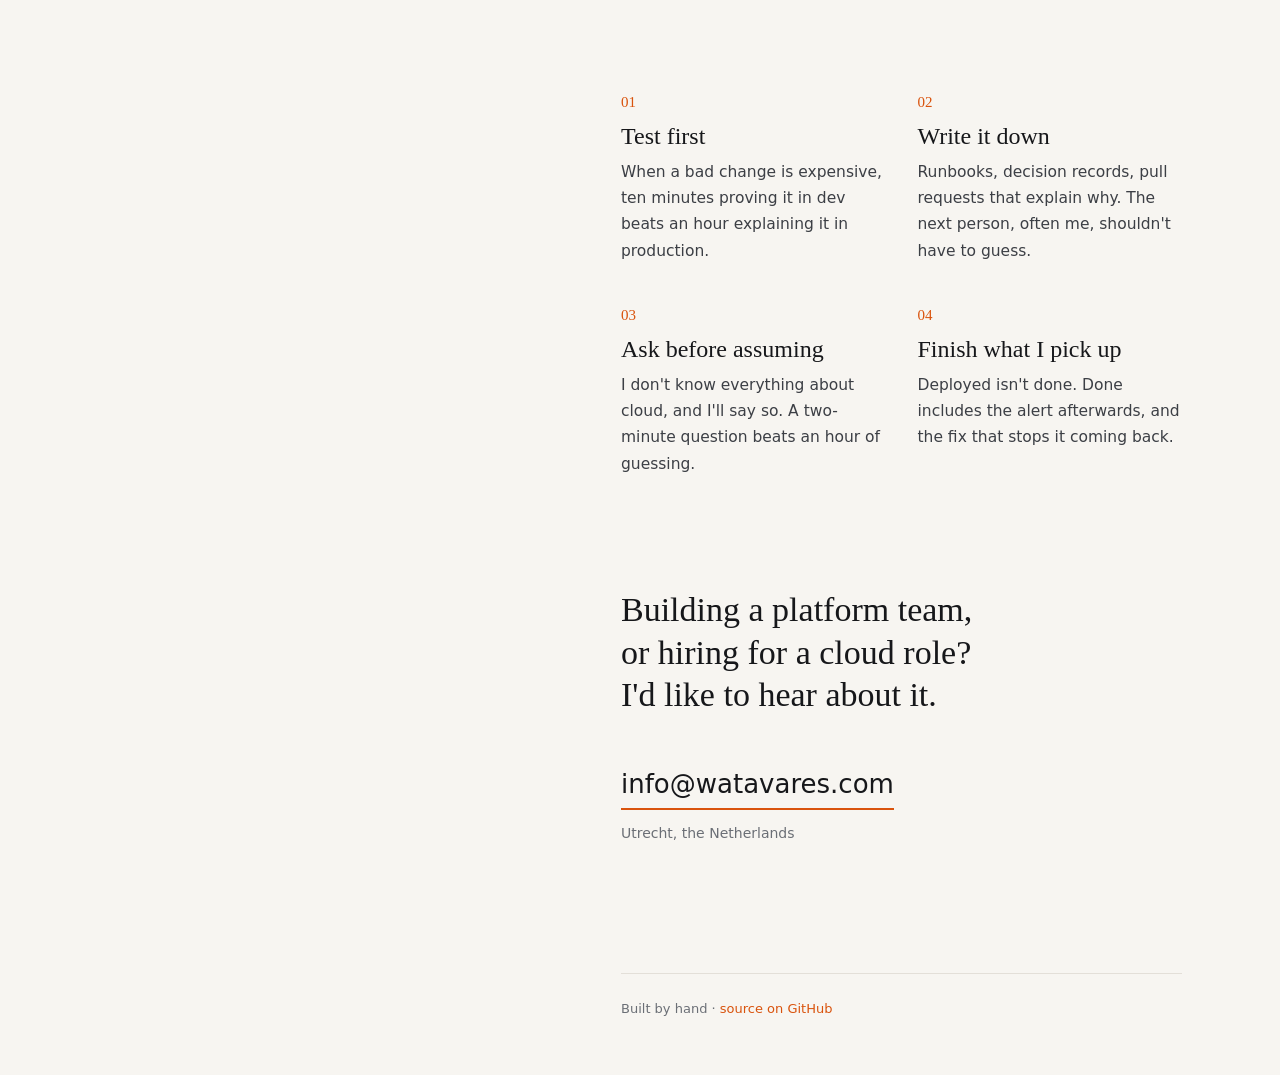
==== commit 2cd3c66b: "Sharper copy and more motion Copy: outcome-first experience entries, tighter story and principles, a" ====
--- a/src/index.html
+++ b/src/index.html
@@ -4,7 +4,7 @@
   <meta charset="utf-8">
   <meta name="viewport" content="width=device-width, initial-scale=1">
   <title>André Tavares · Cloud & Platform Engineer</title>
-  <meta name="description" content="André Tavares is a cloud and platform engineer in Utrecht who builds and runs Azure infrastructure for business-critical environments.">
+  <meta name="description" content="André Tavares is a cloud and platform engineer in Utrecht. Six years of infrastructure in regulated environments, now Azure, Terraform and identity.">
   <meta property="og:title" content="André Tavares · Cloud & Platform Engineer">
   <meta property="og:description" content="I build and run infrastructure, and the part I enjoy most is when something stops breaking.">
   <meta property="og:url" content="https://watavares.com">
@@ -23,33 +23,20 @@
 <body>
   <a class="skip" href="#content">Skip to content</a>
   <div class="spotlight" aria-hidden="true"></div>
+  <div class="progress" aria-hidden="true"></div>
 
   <div class="layout">
     <!-- Left: who I am, always in view on desktop -->
     <header class="intro">
       <div class="intro-top">
         <div class="portrait" aria-hidden="true"><span>AT</span></div>
-        <h1>André Tavares</h1>
+        <h1 class="split" aria-label="André Tavares">André Tavares</h1>
         <p class="role">Cloud &amp; Platform Engineer</p>
-        <p class="tagline">I build and run infrastructure on Azure, and the part I enjoy most is when something stops breaking.</p>
-
-        <!-- Shown by main.js once the assistant's API is configured -->
-        <div class="ask" id="ask" hidden>
-          <form class="ask-form" id="ask-form">
-            <label class="ask-label" for="ask-input"><span class="spark" aria-hidden="true">✦</span> Ask about my experience</label>
-            <div class="ask-row">
-              <input id="ask-input" name="question" maxlength="300" autocomplete="off" placeholder="e.g. What has André done with Terraform?">
-              <button type="submit" aria-label="Ask"><svg viewBox="0 0 24 24" aria-hidden="true"><path d="M5 12h14M13 6l6 6-6 6"/></svg></button>
-            </div>
-          </form>
-          <div class="ask-chips">
-            <button type="button">What Azure work has he done?</button>
-            <button type="button">Has he worked in regulated environments?</button>
-            <button type="button">What would he bring to a platform team?</button>
-          </div>
-          <div class="ask-answer" id="ask-answer" aria-live="polite"></div>
-          <p class="ask-note">Answers by Claude (AI), using only my CV. It can be wrong, so check anything important with me. Questions are logged.</p>
-        </div>
+        <p class="tagline" aria-label="I build and run Azure infrastructure that stays reliable, repeatable and secure.">
+          <span aria-hidden="true">I build and run Azure infrastructure that stays</span>
+          <span class="rotator" aria-hidden="true" data-words="reliable.|repeatable.|secure.|boring, in the best way."><span>reliable.</span></span>
+        </p>
+        <p class="now"><span class="now-dot" aria-hidden="true"></span>Now: Cloud Engineer at ACT Group</p>
 
         <nav class="toc" aria-label="Sections">
           <a href="#about"><span class="bar"></span>About</a>
@@ -77,9 +64,9 @@
       <section id="about" aria-label="About">
         <h2 class="mobile-heading">About</h2>
         <div class="prose" data-reveal>
-          <p>I started where most infrastructure people start: in the server room. Windows Server, VMware, backups, and the laptops on every desk. Six years and three countries later, I spend my days on <strong>Azure, Terraform and identity</strong>, but the job hasn't really changed. Keep the platform steady, so the people on top of it can move.</p>
-          <p>Most of that time has been in <strong>business-critical, regulated environments</strong>: global pharma, logistics, and now a fast-moving engineering company with its own software. Places where a bad change is expensive. That taught me to test first, write things down, and ask before assuming.</p>
-          <p>I'm Portuguese, based in Utrecht. Outside work you'll find me doing sports, or building something small for the web, which is how this site happened.</p>
+          <p>I started in the server room: Windows Server, VMware, backups, and the laptop on every desk. Six years and three countries later, my days are <strong>Azure, Terraform and identity</strong>. The tools changed. The job didn't: keep the platform steady, so the people building on it can move fast.</p>
+          <p>Most of that time was in <strong>business-critical, regulated environments</strong>: global pharma, logistics, and now an engineering company that ships its own software. Places where a bad change is expensive. They taught me to <strong>test first, write things down, and ask before assuming</strong>.</p>
+          <p>I'm Portuguese and live in Utrecht. Away from work I'm usually doing sports, or building something small for the web. This site is one of those.</p>
         </div>
 
         <figure class="route" data-reveal aria-label="Career route: Aveiro 2020, Luxembourg 2023, North Brabant 2024, Amsterdam and Utrecht 2026">
@@ -108,24 +95,24 @@
             <span class="live-pill" id="live-pill" hidden><span class="dot"></span><span class="txt"></span></span>
           </div>
           <h3>ChargeNet <span class="arrow">→</span></h3>
-          <p>A working miniature of the cloud platform behind an electric truck charging network. I designed the landing zone, the telemetry pipeline and the delivery process the way I'd want to find them on my first day in a team.</p>
+          <p>The cloud platform behind an electric truck charging network, in miniature. I designed the landing zone, the telemetry pipeline and the way changes ship: exactly how I'd want to find them on day one in a new team.</p>
           <dl class="numbers">
-            <div><dt>Secrets in pipelines</dt><dd>0</dd></div>
-            <div><dt>Running cost</dt><dd>~€2<small>/mo</small></dd></div>
-            <div><dt>Pull requests merged</dt><dd>17</dd></div>
-            <div><dt>Decision records</dt><dd>2</dd></div>
+            <div><dt>Secrets in pipelines</dt><dd data-count="0">0</dd></div>
+            <div><dt>Running cost</dt><dd>~€<span data-count="2">2</span><small>/mo</small></dd></div>
+            <div><dt>Pull requests merged</dt><dd data-count="17">17</dd></div>
+            <div><dt>Decision records</dt><dd data-count="2">2</dd></div>
           </dl>
-          <ul class="tags"><li>Terraform</li><li>Azure Policy</li><li>IoT Hub</li><li>Container Apps</li><li>Log Analytics</li><li>GitHub Actions</li></ul>
+          <ul class="tags" data-stagger><li>Terraform</li><li>Azure Policy</li><li>IoT Hub</li><li>Container Apps</li><li>Log Analytics</li><li>GitHub Actions</li></ul>
         </a>
 
         <div class="minor" data-reveal>
           <a class="minor-item" href="https://github.com/watavares/website">
             <h3>This website <span class="arrow">↗</span></h3>
-            <p>Plain HTML, CSS and a little JavaScript. Infrastructure in Terraform, deployed by GitHub Actions. The live figures come straight from ChargeNet.</p>
+            <p>Hand-written HTML, CSS and a little JavaScript, versioned on GitHub. The live figures above come straight from ChargeNet's API.</p>
           </a>
           <div class="minor-item">
             <h3>Freelance, since 2017</h3>
-            <p>Websites, e-commerce pages and small IT setups for people I know. Small scale, but it's where I first learned to deploy, break and fix my own things end to end.</p>
+            <p>Websites, e-commerce pages and small IT setups. Small scale, big lesson: when it's yours, you deploy it, break it and fix it yourself.</p>
           </div>
         </div>
       </section>
@@ -137,32 +124,36 @@
             <p class="job-when">2026 — Now</p>
             <div>
               <h3>Cloud Engineer · <span>ACT Group</span></h3>
-              <p>Cloud, identity and DevOps for an engineering company with its own software. I own projects from design to operations: Azure provisioned with Terraform, Active Directory and Entra ID changes without disruption, container deployments across dev, acceptance and production, and Datadog alerting that catches problems before users do.</p>
-              <ul class="tags"><li>Azure</li><li>Terraform</li><li>Entra ID</li><li>Azure DevOps</li><li>Docker</li><li>Datadog</li></ul>
+              <p class="lead">I own cloud and identity work end to end, from the design to the alert afterwards.</p>
+              <p>For an engineering company that ships its own software: Azure provisioned with Terraform, Active Directory and Entra ID changes rolled out without disruption, containers shipped through Azure DevOps to dev, acceptance and production, and Datadog alerting that catches problems before users do.</p>
+              <ul class="tags" data-stagger><li>Azure</li><li>Terraform</li><li>Entra ID</li><li>Azure DevOps</li><li>Docker</li><li>Datadog</li></ul>
             </div>
           </li>
           <li class="job" data-reveal>
             <p class="job-when">2024 — 2026</p>
             <div>
               <h3>IT Consultant · <span>D-ploy, for Sandoz and Novartis</span></h3>
-              <p>Stabilised and automated Microsoft and Azure environments for two global pharmaceutical companies, where every change had to be traceable and safe. Turned recurring work like reporting, licence checks and onboarding into PowerShell, and became the escalation point for problems that needed fixing at the root.</p>
-              <ul class="tags"><li>Entra ID</li><li>Intune</li><li>SCCM</li><li>Defender</li><li>Microsoft 365</li><li>PowerShell</li></ul>
+              <p class="lead">Made Microsoft and Azure estates at two global pharma companies more automated, more traceable, and fixed recurring problems at the root.</p>
+              <p>Every change had to be safe and auditable. I turned reporting, licence checks and onboarding into PowerShell, automated device policies with Intune and SCCM, tightened compliance with Defender, and was the escalation point when the service desk got stuck.</p>
+              <ul class="tags" data-stagger><li>Entra ID</li><li>Intune</li><li>SCCM</li><li>Defender</li><li>Microsoft 365</li><li>PowerShell</li></ul>
             </div>
           </li>
           <li class="job" data-reveal>
             <p class="job-when">2023</p>
             <div>
               <h3>IT Operations Engineer · <span>IOOIKOS, Luxembourg</span></h3>
-              <p>Kept a mixed VMware, Windows Server and Microsoft 365 estate healthy: deeper technical escalations, automation in PowerShell and Bash, and tuning that kept production stable.</p>
-              <ul class="tags"><li>VMware vSphere</li><li>Windows Server</li><li>Bash</li></ul>
+              <p class="lead">Kept a mixed VMware and Windows estate stable in production.</p>
+              <p>Deeper escalations from the service desk, PowerShell and Bash automation for daily checks, and the monitoring, updates and tuning behind it.</p>
+              <ul class="tags" data-stagger><li>VMware vSphere</li><li>Windows Server</li><li>Bash</li></ul>
             </div>
           </li>
           <li class="job" data-reveal>
             <p class="job-when">2020 — 2023</p>
             <div>
               <h3>Systems Engineer · <span>TJA Transports &amp; Logistics, Aveiro</span></h3>
-              <p>Everything from servers to laptops across several sites: Active Directory, VMware, Veeam backups, ERP, storage, networking and telephony. Better monitoring and backups made the environment noticeably more reliable.</p>
-              <ul class="tags"><li>Active Directory</li><li>VMware</li><li>Veeam</li><li>Networking</li></ul>
+              <p class="lead">Ran IT for a logistics company across several sites, from servers to laptops.</p>
+              <p>Active Directory, Windows Server, VMware, Veeam backups, ERP, storage, networking and telephony, with better monitoring and backups to make it all more reliable.</p>
+              <ul class="tags" data-stagger><li>Active Directory</li><li>VMware</li><li>Veeam</li><li>Networking</li></ul>
             </div>
           </li>
         </ol>
@@ -172,17 +163,17 @@
       <section id="principles" aria-label="How I work">
         <h2 class="mobile-heading">How I work</h2>
         <ol class="principles">
-          <li data-reveal><span class="n">01</span><h3>Test first</h3><p>In environments where a bad change is expensive, I'd rather spend ten minutes proving it in dev than an hour explaining it in production.</p></li>
-          <li data-reveal><span class="n">02</span><h3>Write it down</h3><p>Runbooks, decision records and pull requests that explain why. The next person, often me, shouldn't have to guess.</p></li>
-          <li data-reveal><span class="n">03</span><h3>Ask before assuming</h3><p>I don't know everything about cloud and I'm fine saying so. A short question to a colleague beats an hour of guessing.</p></li>
-          <li data-reveal><span class="n">04</span><h3>Finish what I pick up</h3><p>Ownership doesn't end at "deployed". It includes the alert afterwards, and the fix that stops it coming back.</p></li>
+          <li data-reveal><span class="n">01</span><h3>Test first</h3><p>When a bad change is expensive, ten minutes proving it in dev beats an hour explaining it in production.</p></li>
+          <li data-reveal><span class="n">02</span><h3>Write it down</h3><p>Runbooks, decision records, pull requests that explain why. The next person, often me, shouldn't have to guess.</p></li>
+          <li data-reveal><span class="n">03</span><h3>Ask before assuming</h3><p>I don't know everything about cloud, and I'll say so. A two-minute question beats an hour of guessing.</p></li>
+          <li data-reveal><span class="n">04</span><h3>Finish what I pick up</h3><p>Deployed isn't done. Done includes the alert afterwards, and the fix that stops it coming back.</p></li>
         </ol>
       </section>
 
       <section id="contact" aria-label="Contact" class="contact">
         <h2 class="mobile-heading">Contact</h2>
         <div data-reveal>
-          <p class="contact-lead">Hiring for a cloud or platform role, or want to talk about something you saw here?</p>
+          <p class="contact-lead">Building a platform team, or hiring for a cloud role? I'd like to hear about it.</p>
           <a class="mail" href="mailto:info@watavares.com">info@watavares.com</a>
           <p class="small muted">Utrecht, the Netherlands</p>
         </div>
--- a/src/styles.css
+++ b/src/styles.css
@@ -256,40 +256,84 @@
   .flow-arrow { width: 2px; height: 16px; flex: none; align-self: center; background: repeating-linear-gradient(180deg, var(--accent) 0 6px, transparent 6px 12px); }
 }
 
-/* ---------- Ask about me (AI) ---------- */
-.intro { overflow-y: auto; scrollbar-width: none; }
-.intro::-webkit-scrollbar { display: none; }
-.ask { margin-top: 28px; max-width: 400px; }
-.ask-label { display: block; font-size: 13px; font-weight: 600; color: var(--text); margin-bottom: 8px; }
-.ask-label .spark { color: var(--accent); }
-.ask-row {
-  display: flex; align-items: center; gap: 6px; padding: 5px 5px 5px 14px;
-  background: var(--surface); border: 1px solid var(--line); border-radius: 999px; transition: border-color .2s, box-shadow .2s;
-}
-.ask-row:focus-within { border-color: var(--accent); box-shadow: 0 0 0 4px var(--accent-tint); }
-.ask-row input { flex: 1; min-width: 0; border: 0; background: transparent; color: var(--text); font: inherit; font-size: 14.5px; outline: none; }
-.ask-row input::placeholder { color: var(--muted); }
-.ask-row button {
-  width: 34px; height: 34px; flex: none; border: 0; border-radius: 50%; cursor: pointer;
-  background: var(--text); color: var(--bg); display: grid; place-items: center; transition: transform .2s, opacity .2s;
-}
-.ask-row button:hover { transform: translateX(2px); }
-.ask-row button:disabled { opacity: .4; cursor: default; transform: none; }
-.ask-row svg { width: 16px; height: 16px; fill: none; stroke: currentColor; stroke-width: 2; stroke-linecap: round; stroke-linejoin: round; }
-.ask-chips { display: flex; flex-wrap: wrap; gap: 6px; margin-top: 10px; }
-.ask-chips button {
-  font: inherit; font-size: 12.5px; color: var(--muted); background: transparent; cursor: pointer;
-  border: 1px solid var(--line); border-radius: 999px; padding: 4px 10px; transition: color .2s, border-color .2s;
-}
-.ask-chips button:hover { color: var(--text); border-color: var(--text); }
-.ask-answer:not(:empty) {
-  margin-top: 14px; padding: 14px 16px; border-radius: 14px; background: var(--surface); border: 1px solid var(--line);
-  font-size: 14.5px; line-height: 1.6; color: var(--soft); white-space: pre-line; animation: rise .4s ease both;
-}
-.ask-answer .q { display: block; font-weight: 600; color: var(--text); margin-bottom: 6px; white-space: normal; }
-.ask-answer .err { color: var(--muted); }
-.ask-note { font-size: 12px; color: var(--muted); margin: 10px 0 0; line-height: 1.5; }
-.typing span { display: inline-block; width: 6px; height: 6px; margin-right: 4px; border-radius: 50%; background: var(--muted); animation: typing 1.2s infinite ease-in-out; }
-.typing span:nth-child(2) { animation-delay: .15s; } .typing span:nth-child(3) { animation-delay: .3s; }
-@keyframes typing { 0%, 80%, 100% { opacity: .25; transform: translateY(0); } 40% { opacity: 1; transform: translateY(-3px); } }
-@keyframes rise { from { opacity: 0; transform: translateY(6px); } to { opacity: 1; transform: none; } }
+/* ---------- Motion pass ---------- */
+
+/* Scroll progress bar */
+.progress {
+  position: fixed; top: 0; left: 0; right: 0; height: 2px; z-index: 60; pointer-events: none;
+  background: var(--accent); transform-origin: 0 50%; transform: scaleX(var(--progress, 0));
+}
+
+/* Name rises in letter by letter */
+.split .ch { display: inline-block; white-space: pre; }
+.js .split .ch { opacity: 0; transform: translateY(0.45em) rotate(4deg); animation: letter .7s cubic-bezier(.2, .8, .2, 1) forwards; animation-delay: calc(var(--i) * 32ms + .1s); }
+@keyframes letter { to { opacity: 1; transform: none; } }
+
+/* Rotating last word of the tagline */
+.tagline { max-width: 32ch; }
+.rotator {
+  display: block; position: relative; height: 1.45em; overflow: hidden; margin-top: 2px;
+  font-family: var(--serif); font-style: italic; font-size: 1.35em; color: var(--accent);
+}
+.rotator span { position: absolute; left: 0; top: 0; white-space: nowrap; transition: transform .6s cubic-bezier(.7, 0, .2, 1), opacity .6s; }
+.rotator span.out { transform: translateY(-110%); opacity: 0; }
+.rotator span.in { transform: translateY(110%); opacity: 0; }
+
+/* "Now" status line */
+.now { display: inline-flex; align-items: center; gap: 10px; margin: 18px 0 0; font-size: 14px; color: var(--muted); }
+.now-dot { width: 8px; height: 8px; border-radius: 50%; background: #1f9d55; animation: live 2s infinite; }
+
+/* Portrait: a slowly turning ring */
+.portrait { position: relative; overflow: visible; }
+.portrait::before {
+  content: ""; position: absolute; inset: -6px; border-radius: 50%; z-index: -1;
+  background: conic-gradient(from var(--turn, 0deg), var(--accent), transparent 30%, transparent 70%, var(--accent));
+  -webkit-mask: radial-gradient(farthest-side, transparent calc(100% - 2px), #000 calc(100% - 1px));
+          mask: radial-gradient(farthest-side, transparent calc(100% - 2px), #000 calc(100% - 1px));
+  animation: turn 8s linear infinite;
+}
+.portrait > * { border-radius: 50%; overflow: hidden; }
+@property --turn { syntax: "<angle>"; initial-value: 0deg; inherits: false; }
+@keyframes turn { to { --turn: 360deg; } }
+
+/* Key phrases: an underline that draws in when the paragraph appears */
+.prose strong {
+  background: linear-gradient(var(--accent-tint), var(--accent-tint)) 0 88% / 0 0.42em no-repeat;
+  transition: background-size 1s cubic-bezier(.2, .7, .2, 1) .35s;
+}
+.prose.in strong, html:not(.js) .prose strong { background-size: 100% 0.42em; }
+
+/* Experience lead line */
+.job .lead { color: var(--text); font-size: 16.5px; font-weight: 500; margin-bottom: 8px; }
+
+/* Tags pop in one after another */
+.js [data-stagger] > * { opacity: 0; transform: translateY(6px) scale(.96); transition: opacity .4s, transform .4s cubic-bezier(.3, 1.4, .5, 1); transition-delay: calc(var(--i, 0) * 45ms + .25s); }
+.js .in [data-stagger] > *, .js [data-stagger].in > *, .js .in[data-stagger] > * { opacity: 1; transform: none; }
+
+/* Experience: a line that fills as you scroll through it */
+.jobs { position: relative; padding-left: 28px; }
+.jobs::before, .jobs::after { content: ""; position: absolute; left: 4px; top: 6px; bottom: 6px; width: 2px; border-radius: 2px; }
+.jobs::before { background: var(--line); }
+.jobs::after { background: var(--accent); transform-origin: top; transform: scaleY(var(--fill, 0)); }
+.job { position: relative; }
+.job::before {
+  content: ""; position: absolute; left: -29px; top: 30px; width: 10px; height: 10px; border-radius: 50%;
+  background: var(--bg); border: 2px solid var(--line); transition: border-color .4s, background-color .4s;
+}
+.job:first-child::before { top: 6px; }
+.job.reached::before { border-color: var(--accent); background: var(--accent); }
+
+/* Principles: a little lift and the number nudges on hover */
+.principles li { transition: transform .3s; }
+.principles li:hover { transform: translateY(-3px); }
+.principles li:hover .n { color: var(--text); }
+
+@media (prefers-reduced-motion: reduce) {
+  .js .split .ch, .js [data-stagger] > * { opacity: 1; transform: none; }
+  .prose strong { background-size: 100% 0.42em; }
+  .progress { display: none; }
+}
+.portrait { box-shadow: none; }
+/* Hide the name until it has been split into letters (no flash); the 2.5 s safety net in the page head doesn't apply, so fall back via animation */
+.js .split:not(.ready) { animation: reveal-fallback 0s 2.5s forwards; opacity: 0; }
+@keyframes reveal-fallback { to { opacity: 1; } }
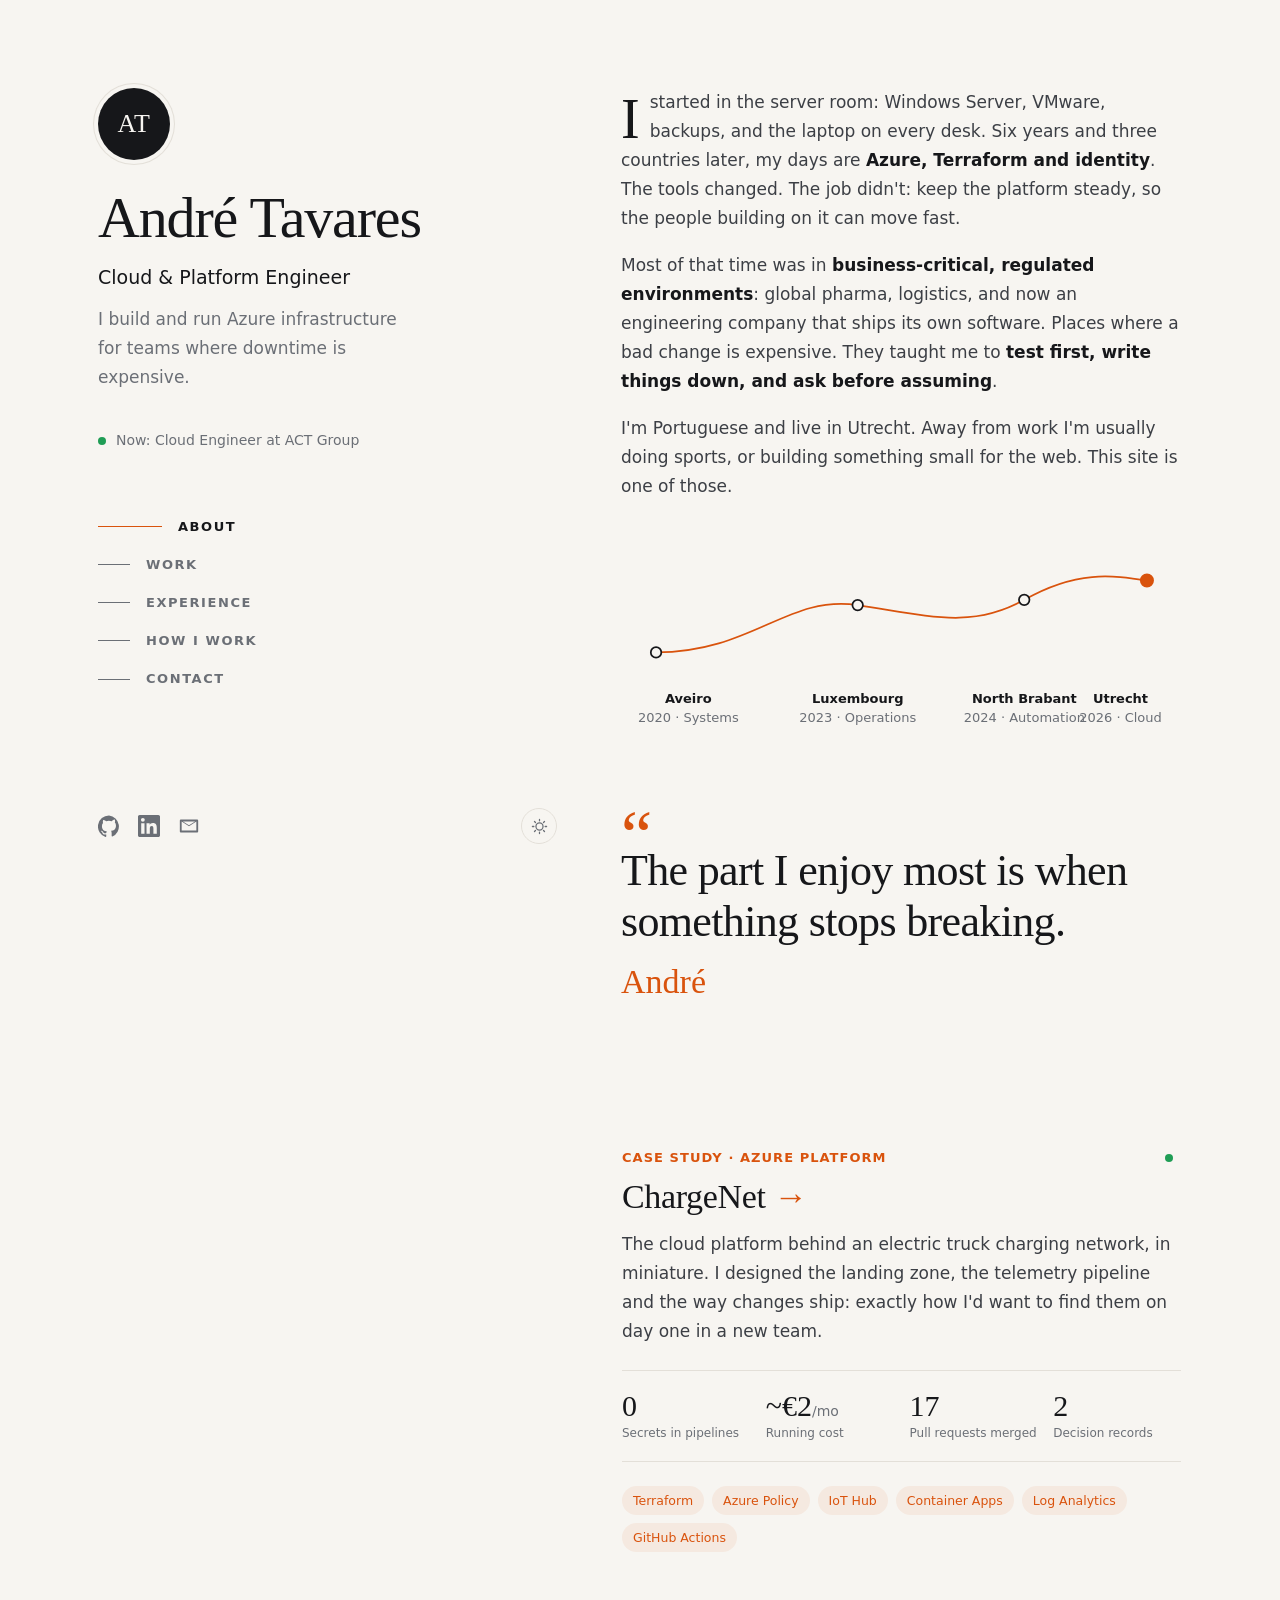
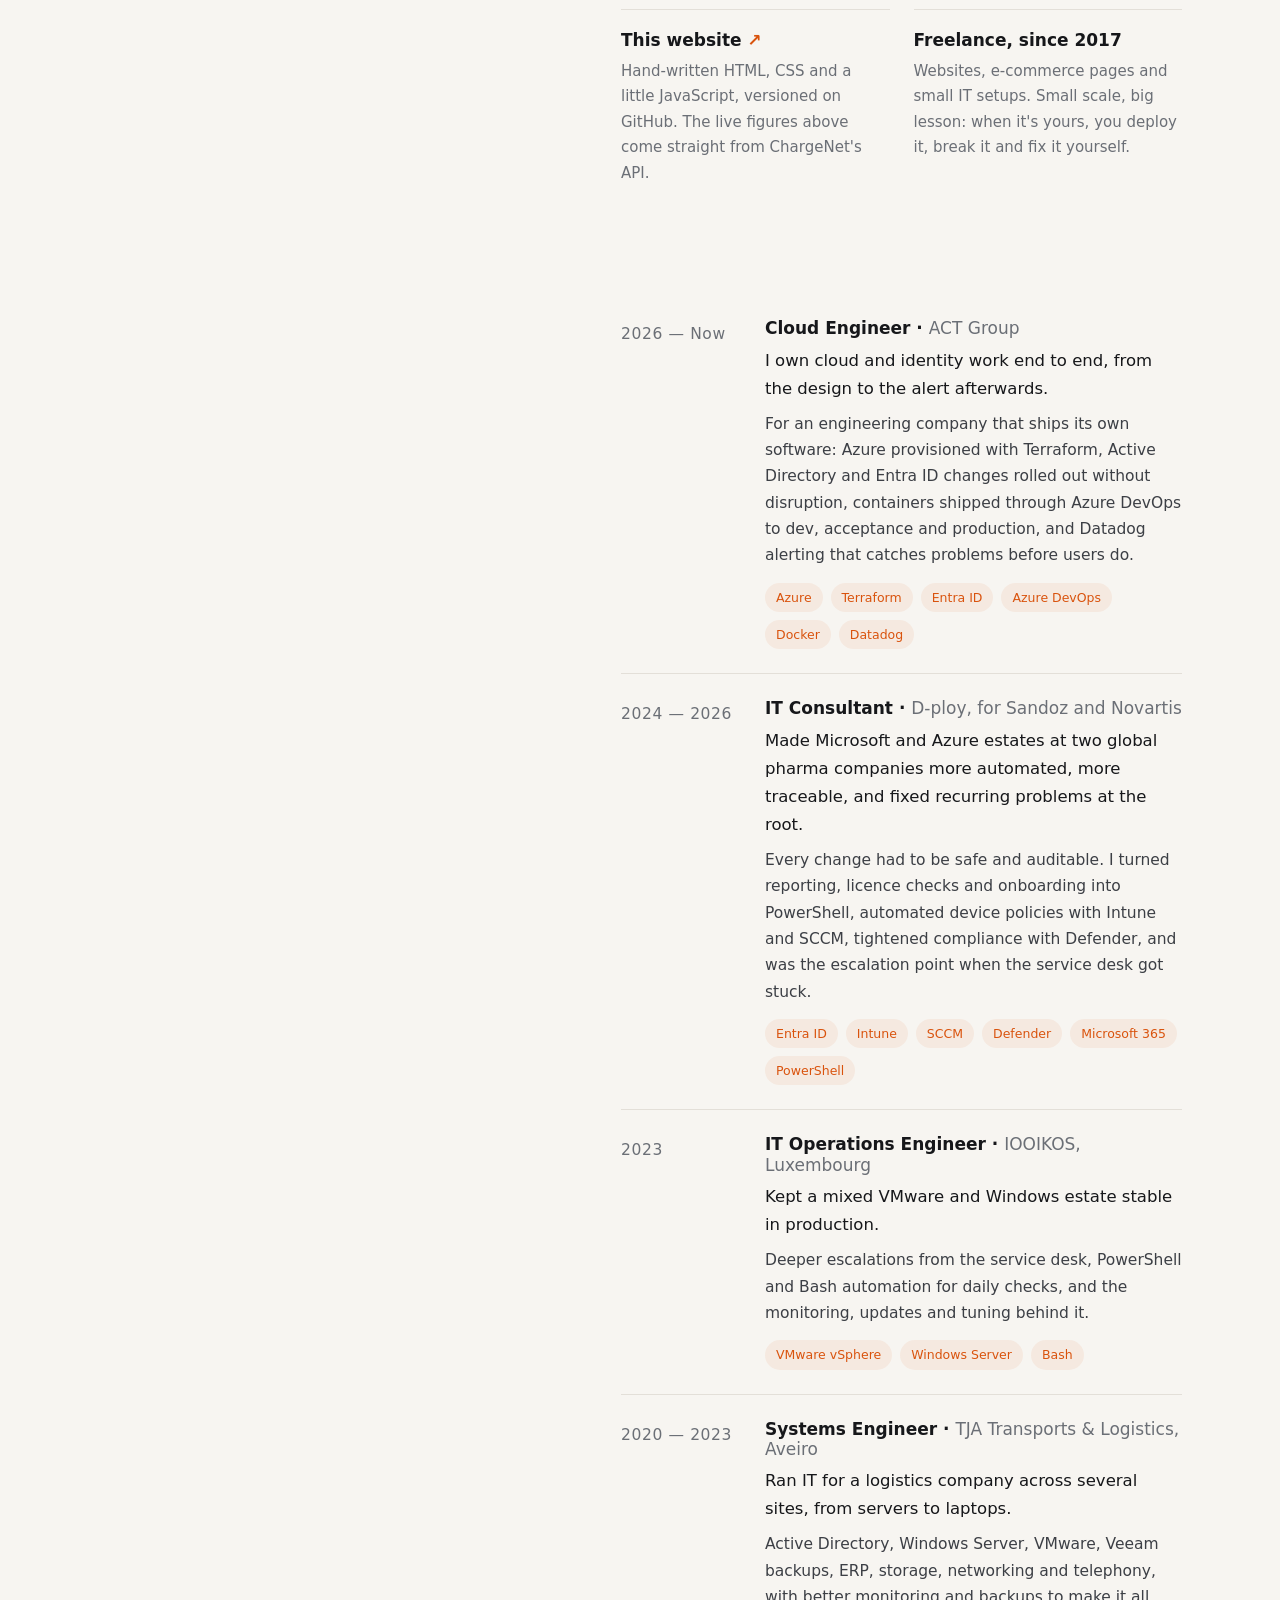
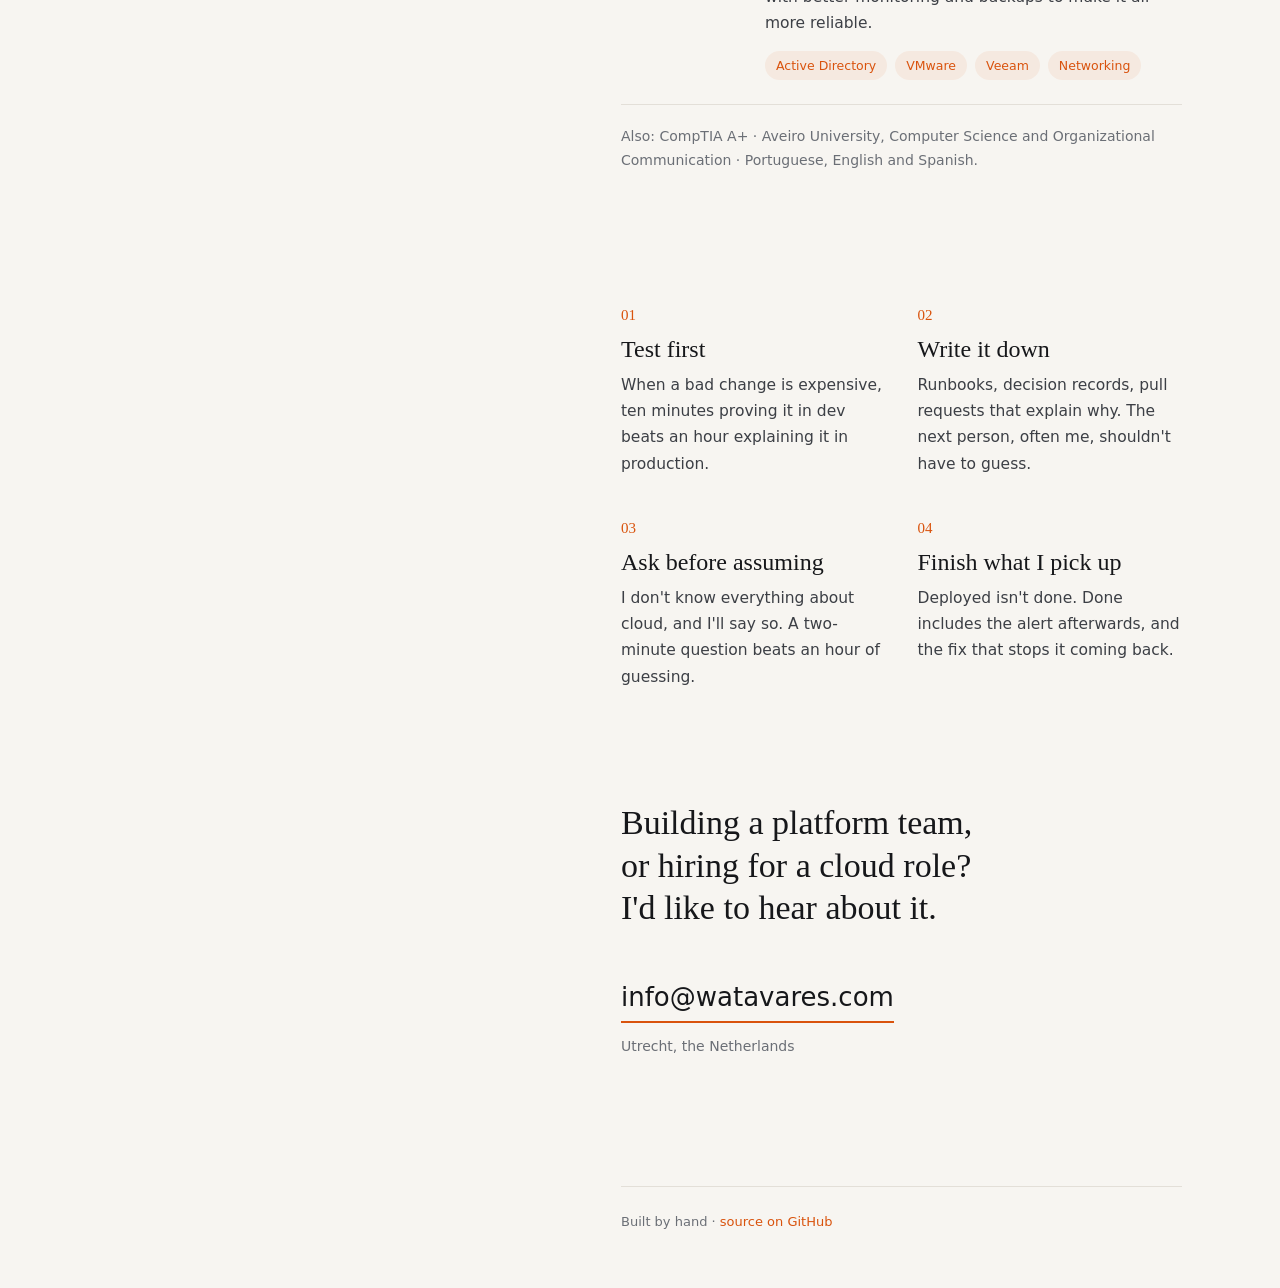
==== commit f1b38890: "Calm the motion down and add a signed personal line Removes the letter animation, rotating word, pro" ====
--- a/src/index.html
+++ b/src/index.html
@@ -23,19 +23,15 @@
 <body>
   <a class="skip" href="#content">Skip to content</a>
   <div class="spotlight" aria-hidden="true"></div>
-  <div class="progress" aria-hidden="true"></div>
 
   <div class="layout">
     <!-- Left: who I am, always in view on desktop -->
     <header class="intro">
       <div class="intro-top">
         <div class="portrait" aria-hidden="true"><span>AT</span></div>
-        <h1 class="split" aria-label="André Tavares">André Tavares</h1>
+        <h1>André Tavares</h1>
         <p class="role">Cloud &amp; Platform Engineer</p>
-        <p class="tagline" aria-label="I build and run Azure infrastructure that stays reliable, repeatable and secure.">
-          <span aria-hidden="true">I build and run Azure infrastructure that stays</span>
-          <span class="rotator" aria-hidden="true" data-words="reliable.|repeatable.|secure.|boring, in the best way."><span>reliable.</span></span>
-        </p>
+        <p class="tagline">I build and run Azure infrastructure for teams where downtime is expensive.</p>
         <p class="now"><span class="now-dot" aria-hidden="true"></span>Now: Cloud Engineer at ACT Group</p>
 
         <nav class="toc" aria-label="Sections">
@@ -84,6 +80,12 @@
             <li style="--x:93.75%"><b>Utrecht</b><span>2026 · Cloud</span></li>
           </ol>
         </figure>
+
+        <figure class="motto" data-reveal>
+          <blockquote>The part I enjoy most is when something stops breaking.</blockquote>
+          <!-- Placeholder: replaced by André's real signature (src/signature.svg) when he sends one -->
+          <figcaption><span class="signature-text">André</span></figcaption>
+        </figure>
       </section>
 
       <section id="work" aria-label="Selected work">
@@ -97,12 +99,12 @@
           <h3>ChargeNet <span class="arrow">→</span></h3>
           <p>The cloud platform behind an electric truck charging network, in miniature. I designed the landing zone, the telemetry pipeline and the way changes ship: exactly how I'd want to find them on day one in a new team.</p>
           <dl class="numbers">
-            <div><dt>Secrets in pipelines</dt><dd data-count="0">0</dd></div>
-            <div><dt>Running cost</dt><dd>~€<span data-count="2">2</span><small>/mo</small></dd></div>
-            <div><dt>Pull requests merged</dt><dd data-count="17">17</dd></div>
-            <div><dt>Decision records</dt><dd data-count="2">2</dd></div>
+            <div><dt>Secrets in pipelines</dt><dd>0</dd></div>
+            <div><dt>Running cost</dt><dd>~€<span>2</span><small>/mo</small></dd></div>
+            <div><dt>Pull requests merged</dt><dd>17</dd></div>
+            <div><dt>Decision records</dt><dd>2</dd></div>
           </dl>
-          <ul class="tags" data-stagger><li>Terraform</li><li>Azure Policy</li><li>IoT Hub</li><li>Container Apps</li><li>Log Analytics</li><li>GitHub Actions</li></ul>
+          <ul class="tags"><li>Terraform</li><li>Azure Policy</li><li>IoT Hub</li><li>Container Apps</li><li>Log Analytics</li><li>GitHub Actions</li></ul>
         </a>
 
         <div class="minor" data-reveal>
@@ -126,7 +128,7 @@
               <h3>Cloud Engineer · <span>ACT Group</span></h3>
               <p class="lead">I own cloud and identity work end to end, from the design to the alert afterwards.</p>
               <p>For an engineering company that ships its own software: Azure provisioned with Terraform, Active Directory and Entra ID changes rolled out without disruption, containers shipped through Azure DevOps to dev, acceptance and production, and Datadog alerting that catches problems before users do.</p>
-              <ul class="tags" data-stagger><li>Azure</li><li>Terraform</li><li>Entra ID</li><li>Azure DevOps</li><li>Docker</li><li>Datadog</li></ul>
+              <ul class="tags"><li>Azure</li><li>Terraform</li><li>Entra ID</li><li>Azure DevOps</li><li>Docker</li><li>Datadog</li></ul>
             </div>
           </li>
           <li class="job" data-reveal>
@@ -135,7 +137,7 @@
               <h3>IT Consultant · <span>D-ploy, for Sandoz and Novartis</span></h3>
               <p class="lead">Made Microsoft and Azure estates at two global pharma companies more automated, more traceable, and fixed recurring problems at the root.</p>
               <p>Every change had to be safe and auditable. I turned reporting, licence checks and onboarding into PowerShell, automated device policies with Intune and SCCM, tightened compliance with Defender, and was the escalation point when the service desk got stuck.</p>
-              <ul class="tags" data-stagger><li>Entra ID</li><li>Intune</li><li>SCCM</li><li>Defender</li><li>Microsoft 365</li><li>PowerShell</li></ul>
+              <ul class="tags"><li>Entra ID</li><li>Intune</li><li>SCCM</li><li>Defender</li><li>Microsoft 365</li><li>PowerShell</li></ul>
             </div>
           </li>
           <li class="job" data-reveal>
@@ -144,7 +146,7 @@
               <h3>IT Operations Engineer · <span>IOOIKOS, Luxembourg</span></h3>
               <p class="lead">Kept a mixed VMware and Windows estate stable in production.</p>
               <p>Deeper escalations from the service desk, PowerShell and Bash automation for daily checks, and the monitoring, updates and tuning behind it.</p>
-              <ul class="tags" data-stagger><li>VMware vSphere</li><li>Windows Server</li><li>Bash</li></ul>
+              <ul class="tags"><li>VMware vSphere</li><li>Windows Server</li><li>Bash</li></ul>
             </div>
           </li>
           <li class="job" data-reveal>
@@ -153,7 +155,7 @@
               <h3>Systems Engineer · <span>TJA Transports &amp; Logistics, Aveiro</span></h3>
               <p class="lead">Ran IT for a logistics company across several sites, from servers to laptops.</p>
               <p>Active Directory, Windows Server, VMware, Veeam backups, ERP, storage, networking and telephony, with better monitoring and backups to make it all more reliable.</p>
-              <ul class="tags" data-stagger><li>Active Directory</li><li>VMware</li><li>Veeam</li><li>Networking</li></ul>
+              <ul class="tags"><li>Active Directory</li><li>VMware</li><li>Veeam</li><li>Networking</li></ul>
             </div>
           </li>
         </ol>
--- a/src/styles.css
+++ b/src/styles.css
@@ -256,84 +256,17 @@
   .flow-arrow { width: 2px; height: 16px; flex: none; align-self: center; background: repeating-linear-gradient(180deg, var(--accent) 0 6px, transparent 6px 12px); }
 }
 
-/* ---------- Motion pass ---------- */
-
-/* Scroll progress bar */
-.progress {
-  position: fixed; top: 0; left: 0; right: 0; height: 2px; z-index: 60; pointer-events: none;
-  background: var(--accent); transform-origin: 0 50%; transform: scaleX(var(--progress, 0));
-}
-
-/* Name rises in letter by letter */
-.split .ch { display: inline-block; white-space: pre; }
-.js .split .ch { opacity: 0; transform: translateY(0.45em) rotate(4deg); animation: letter .7s cubic-bezier(.2, .8, .2, 1) forwards; animation-delay: calc(var(--i) * 32ms + .1s); }
-@keyframes letter { to { opacity: 1; transform: none; } }
-
-/* Rotating last word of the tagline */
-.tagline { max-width: 32ch; }
-.rotator {
-  display: block; position: relative; height: 1.45em; overflow: hidden; margin-top: 2px;
-  font-family: var(--serif); font-style: italic; font-size: 1.35em; color: var(--accent);
-}
-.rotator span { position: absolute; left: 0; top: 0; white-space: nowrap; transition: transform .6s cubic-bezier(.7, 0, .2, 1), opacity .6s; }
-.rotator span.out { transform: translateY(-110%); opacity: 0; }
-.rotator span.in { transform: translateY(110%); opacity: 0; }
-
-/* "Now" status line */
+/* ---------- Calm extras ---------- */
 .now { display: inline-flex; align-items: center; gap: 10px; margin: 18px 0 0; font-size: 14px; color: var(--muted); }
-.now-dot { width: 8px; height: 8px; border-radius: 50%; background: #1f9d55; animation: live 2s infinite; }
-
-/* Portrait: a slowly turning ring */
-.portrait { position: relative; overflow: visible; }
-.portrait::before {
-  content: ""; position: absolute; inset: -6px; border-radius: 50%; z-index: -1;
-  background: conic-gradient(from var(--turn, 0deg), var(--accent), transparent 30%, transparent 70%, var(--accent));
-  -webkit-mask: radial-gradient(farthest-side, transparent calc(100% - 2px), #000 calc(100% - 1px));
-          mask: radial-gradient(farthest-side, transparent calc(100% - 2px), #000 calc(100% - 1px));
-  animation: turn 8s linear infinite;
-}
-.portrait > * { border-radius: 50%; overflow: hidden; }
-@property --turn { syntax: "<angle>"; initial-value: 0deg; inherits: false; }
-@keyframes turn { to { --turn: 360deg; } }
-
-/* Key phrases: an underline that draws in when the paragraph appears */
-.prose strong {
-  background: linear-gradient(var(--accent-tint), var(--accent-tint)) 0 88% / 0 0.42em no-repeat;
-  transition: background-size 1s cubic-bezier(.2, .7, .2, 1) .35s;
-}
-.prose.in strong, html:not(.js) .prose strong { background-size: 100% 0.42em; }
-
-/* Experience lead line */
+.now-dot { width: 8px; height: 8px; border-radius: 50%; background: #1f9d55; }
 .job .lead { color: var(--text); font-size: 16.5px; font-weight: 500; margin-bottom: 8px; }
 
-/* Tags pop in one after another */
-.js [data-stagger] > * { opacity: 0; transform: translateY(6px) scale(.96); transition: opacity .4s, transform .4s cubic-bezier(.3, 1.4, .5, 1); transition-delay: calc(var(--i, 0) * 45ms + .25s); }
-.js .in [data-stagger] > *, .js [data-stagger].in > *, .js .in[data-stagger] > * { opacity: 1; transform: none; }
-
-/* Experience: a line that fills as you scroll through it */
-.jobs { position: relative; padding-left: 28px; }
-.jobs::before, .jobs::after { content: ""; position: absolute; left: 4px; top: 6px; bottom: 6px; width: 2px; border-radius: 2px; }
-.jobs::before { background: var(--line); }
-.jobs::after { background: var(--accent); transform-origin: top; transform: scaleY(var(--fill, 0)); }
-.job { position: relative; }
-.job::before {
-  content: ""; position: absolute; left: -29px; top: 30px; width: 10px; height: 10px; border-radius: 50%;
-  background: var(--bg); border: 2px solid var(--line); transition: border-color .4s, background-color .4s;
-}
-.job:first-child::before { top: 6px; }
-.job.reached::before { border-color: var(--accent); background: var(--accent); }
-
-/* Principles: a little lift and the number nudges on hover */
-.principles li { transition: transform .3s; }
-.principles li:hover { transform: translateY(-3px); }
-.principles li:hover .n { color: var(--text); }
-
-@media (prefers-reduced-motion: reduce) {
-  .js .split .ch, .js [data-stagger] > * { opacity: 1; transform: none; }
-  .prose strong { background-size: 100% 0.42em; }
-  .progress { display: none; }
-}
-.portrait { box-shadow: none; }
-/* Hide the name until it has been split into letters (no flash); the 2.5 s safety net in the page head doesn't apply, so fall back via animation */
-.js .split:not(.ready) { animation: reveal-fallback 0s 2.5s forwards; opacity: 0; }
-@keyframes reveal-fallback { to { opacity: 1; } }
+/* The line I work by, signed */
+.motto { margin: 72px 0 0; padding: 0; }
+.motto blockquote { margin: 0; font-family: var(--serif); font-size: clamp(30px, 3.6vw, 44px); line-height: 1.15; letter-spacing: -0.015em; color: var(--text); }
+.motto blockquote::before { content: "\201C"; display: block; color: var(--accent); font-size: 1.6em; line-height: .6; height: .45em; }
+.motto figcaption { margin-top: 18px; }
+.signature { height: 56px; width: auto; color: var(--accent); }
+.signature-text { font-family: "Segoe Script", "Brush Script MT", "Snell Roundhand", cursive; font-size: 34px; color: var(--accent); line-height: 1; }
+.js .motto .signature path { stroke-dasharray: 1200; stroke-dashoffset: 1200; }
+.js .motto.in .signature path { transition: stroke-dashoffset 2.4s ease .4s; stroke-dashoffset: 0; }
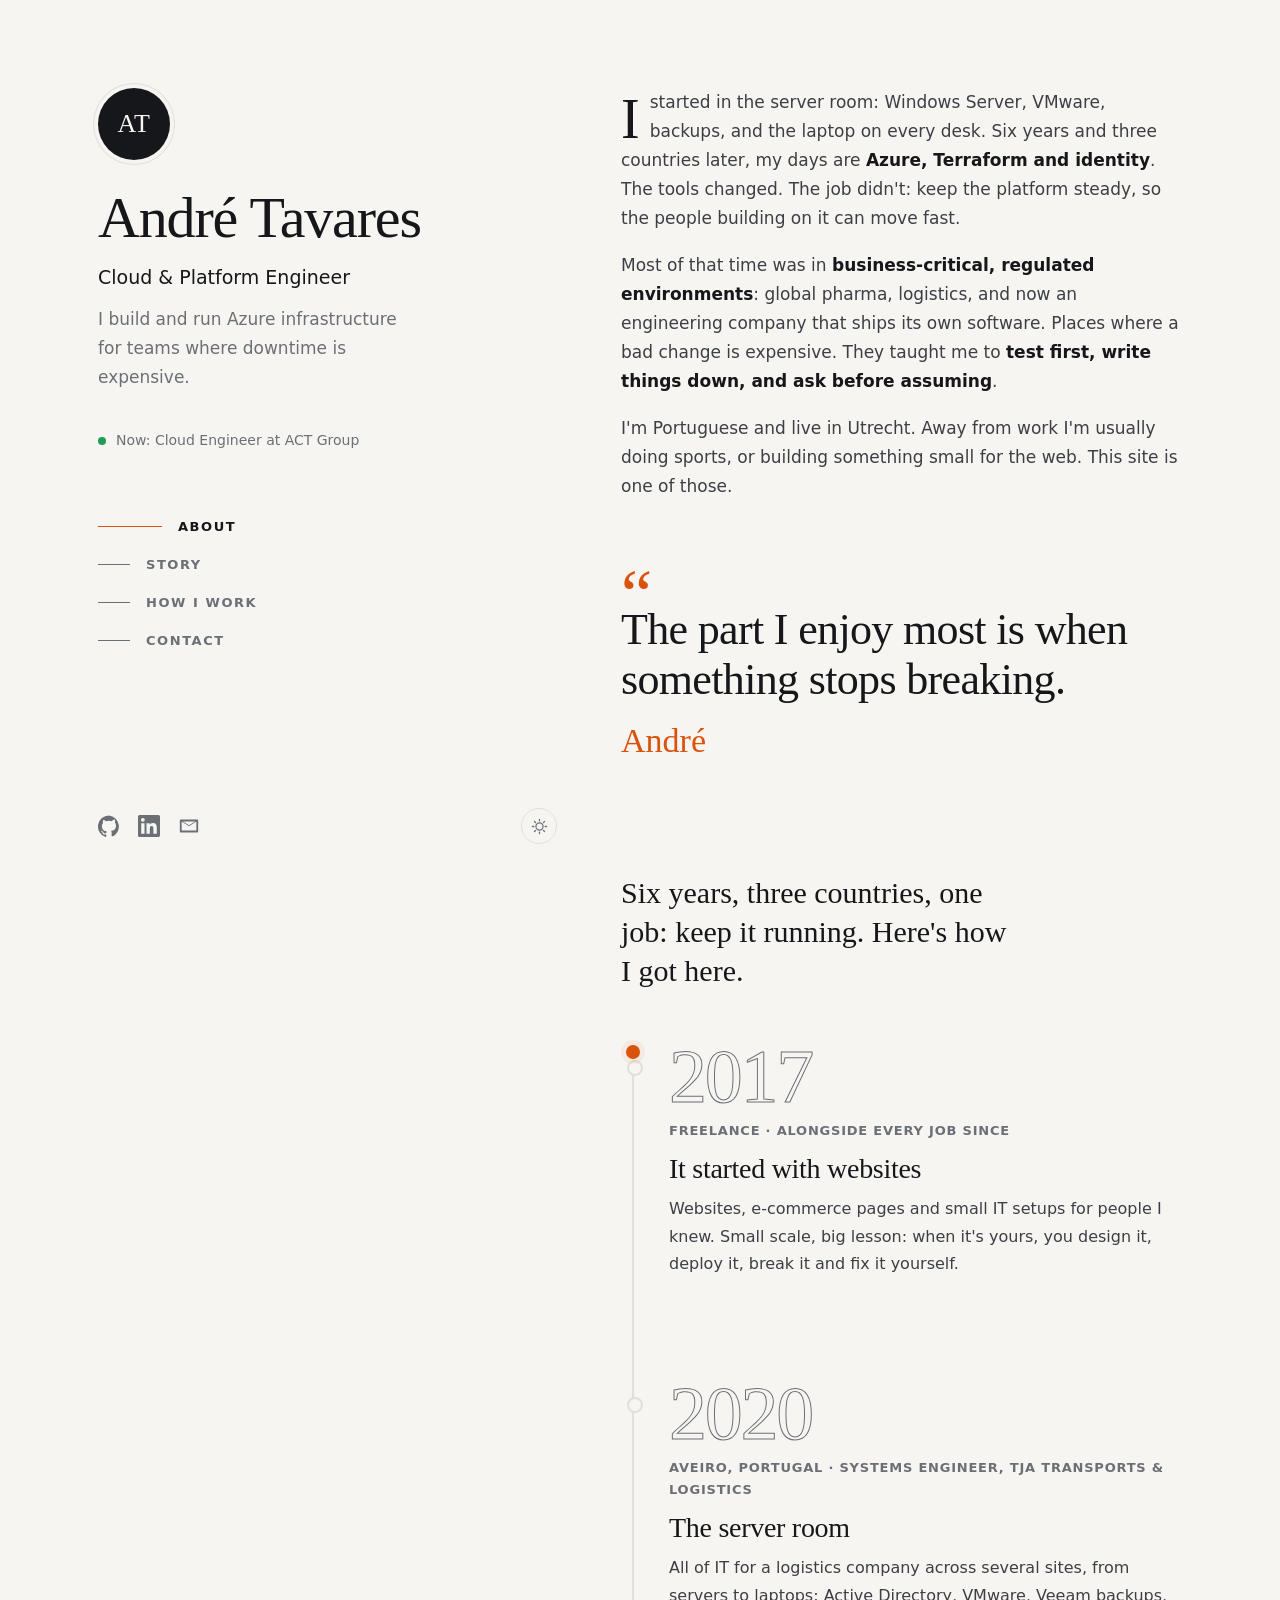
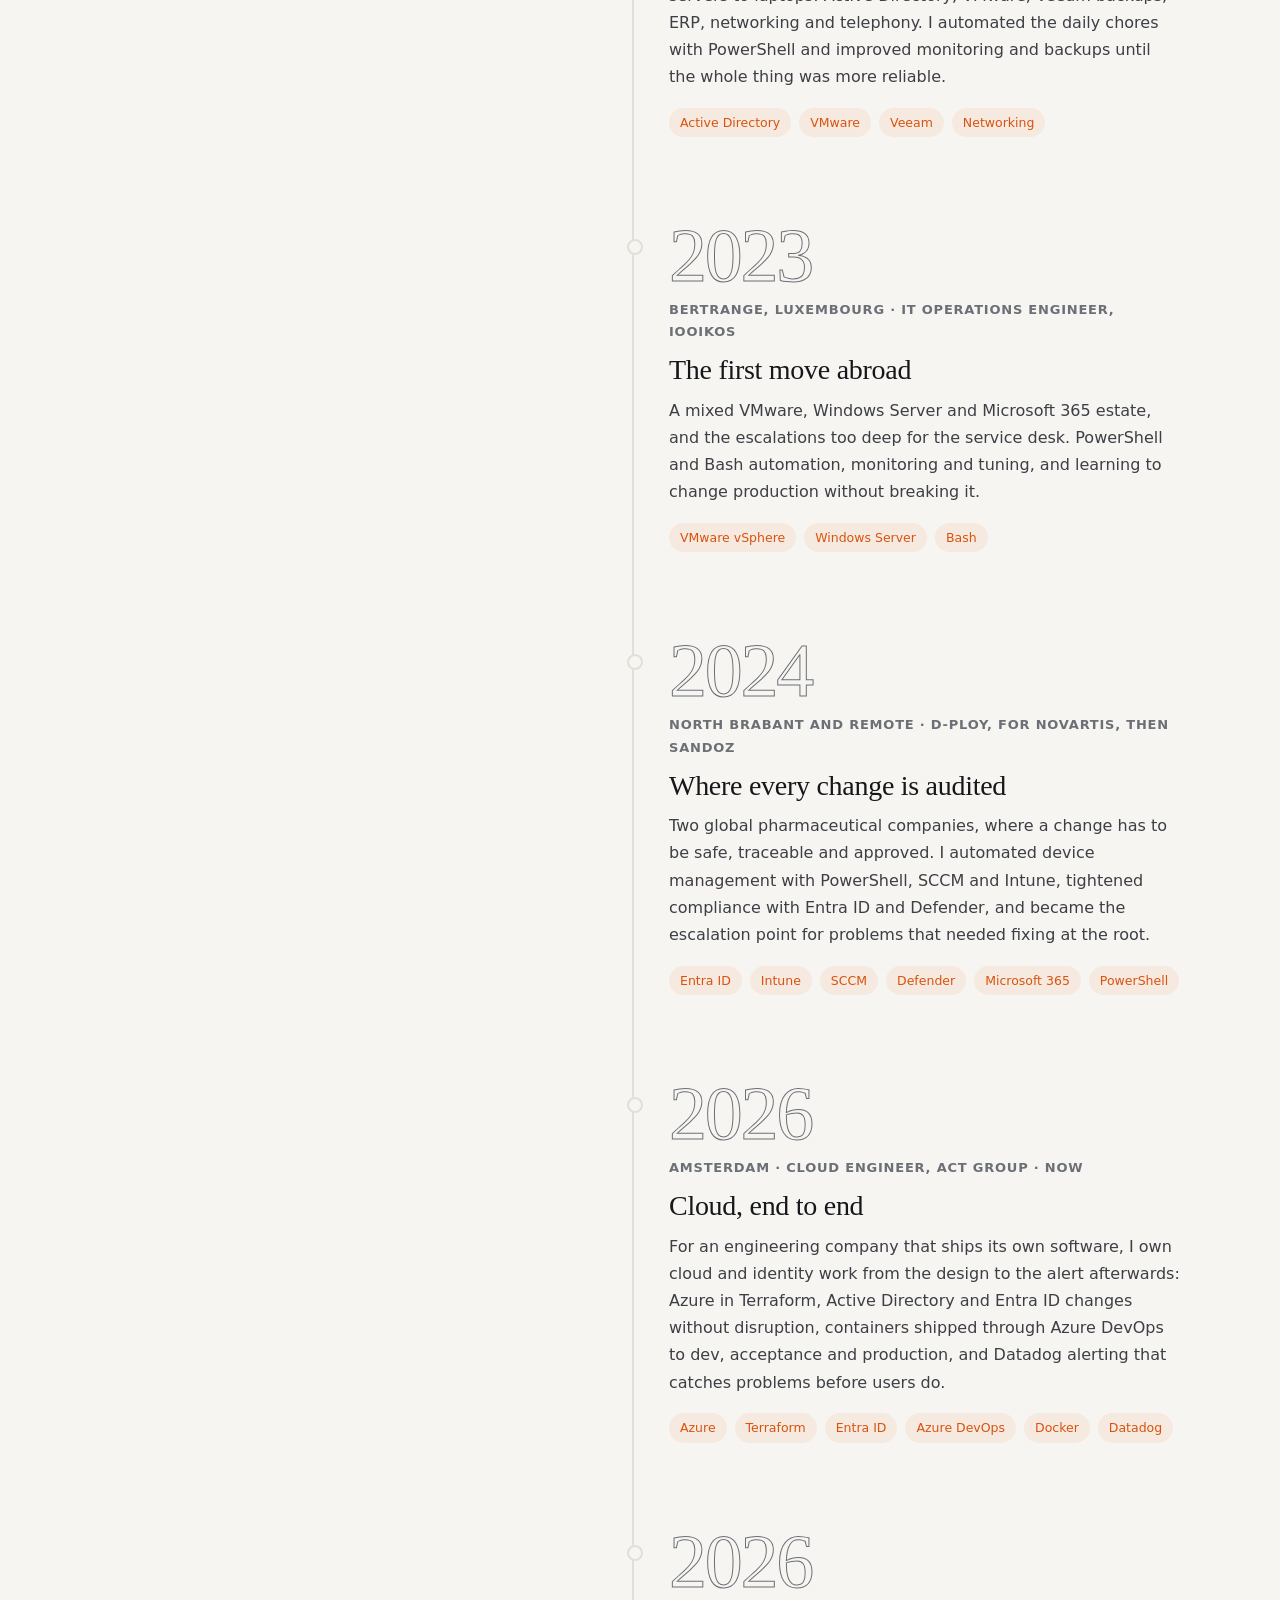
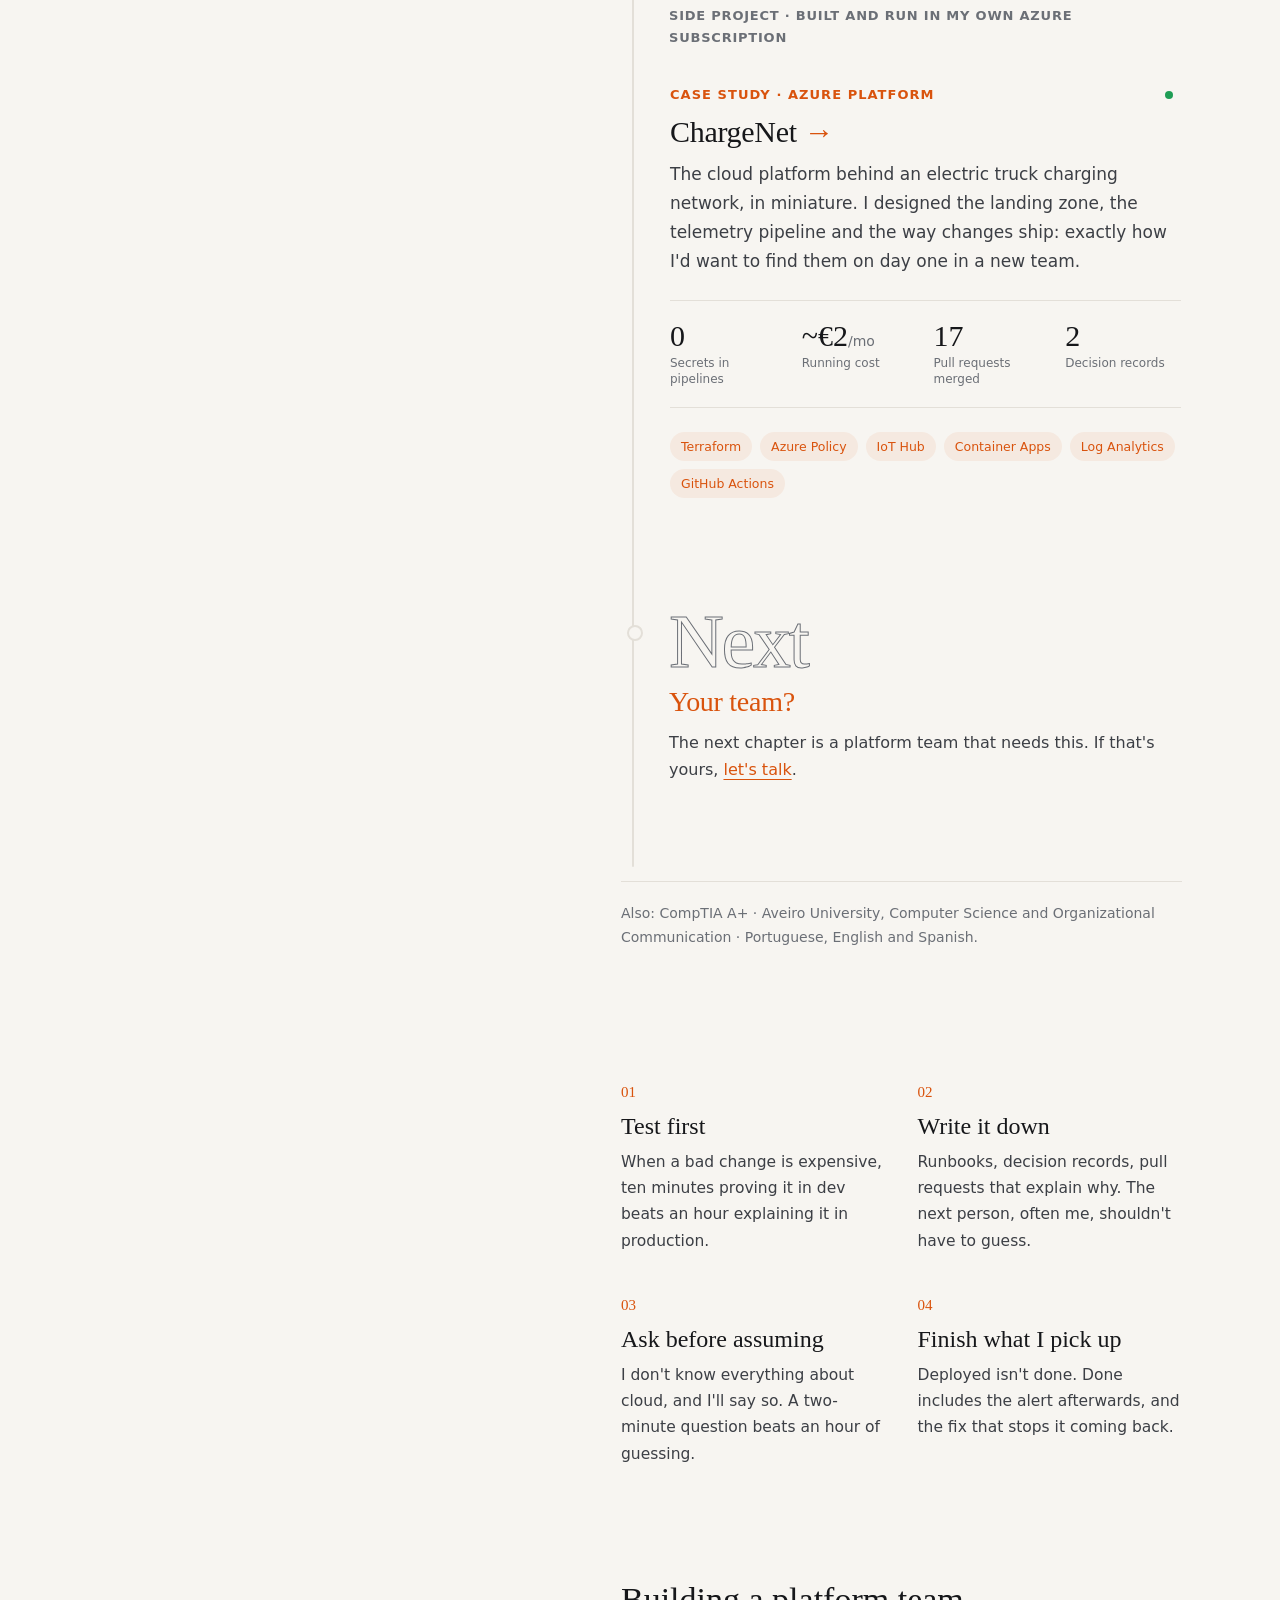
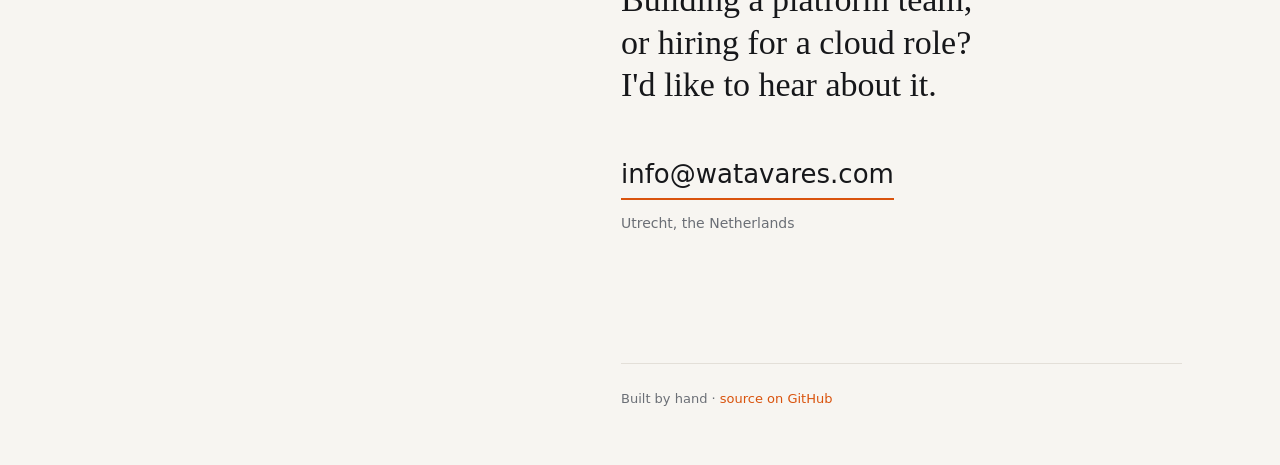
==== commit b1f2b660: "Turn the page into a story line that unfolds as you scroll One line from 2017 to now, with a dot tra" ====
--- a/src/index.html
+++ b/src/index.html
@@ -36,8 +36,7 @@
 
         <nav class="toc" aria-label="Sections">
           <a href="#about"><span class="bar"></span>About</a>
-          <a href="#work"><span class="bar"></span>Work</a>
-          <a href="#experience"><span class="bar"></span>Experience</a>
+          <a href="#story"><span class="bar"></span>Story</a>
           <a href="#principles"><span class="bar"></span>How I work</a>
           <a href="#contact"><span class="bar"></span>Contact</a>
         </nav>
@@ -65,22 +64,6 @@
           <p>I'm Portuguese and live in Utrecht. Away from work I'm usually doing sports, or building something small for the web. This site is one of those.</p>
         </div>
 
-        <figure class="route" data-reveal aria-label="Career route: Aveiro 2020, Luxembourg 2023, North Brabant 2024, Amsterdam and Utrecht 2026">
-          <svg viewBox="0 0 640 150" class="route-map" aria-hidden="true">
-            <path class="route-line" d="M40 118 C 150 118, 190 52, 270 64 S 400 92, 460 58 S 560 30, 600 36"/>
-            <g class="stop" style="--d:0s"><circle cx="40" cy="118" r="6"/></g>
-            <g class="stop" style="--d:.5s"><circle cx="270" cy="64" r="6"/></g>
-            <g class="stop" style="--d:.9s"><circle cx="460" cy="58" r="6"/></g>
-            <g class="stop now" style="--d:1.3s"><circle cx="600" cy="36" r="7"/></g>
-          </svg>
-          <ol class="route-labels">
-            <li style="--x:6.25%"><b>Aveiro</b><span>2020 · Systems</span></li>
-            <li style="--x:42.2%"><b>Luxembourg</b><span>2023 · Operations</span></li>
-            <li style="--x:71.9%"><b>North Brabant</b><span>2024 · Automation</span></li>
-            <li style="--x:93.75%"><b>Utrecht</b><span>2026 · Cloud</span></li>
-          </ol>
-        </figure>
-
         <figure class="motto" data-reveal>
           <blockquote>The part I enjoy most is when something stops breaking.</blockquote>
           <!-- Placeholder: replaced by André's real signature (src/signature.svg) when he sends one -->
@@ -88,74 +71,80 @@
         </figure>
       </section>
 
-      <section id="work" aria-label="Selected work">
-        <h2 class="mobile-heading">Work</h2>
-
-        <a class="case" href="chargenet.html" data-reveal>
-          <div class="case-head">
-            <p class="eyebrow">Case study · Azure platform</p>
-            <span class="live-pill" id="live-pill" hidden><span class="dot"></span><span class="txt"></span></span>
-          </div>
-          <h3>ChargeNet <span class="arrow">→</span></h3>
-          <p>The cloud platform behind an electric truck charging network, in miniature. I designed the landing zone, the telemetry pipeline and the way changes ship: exactly how I'd want to find them on day one in a new team.</p>
-          <dl class="numbers">
-            <div><dt>Secrets in pipelines</dt><dd>0</dd></div>
-            <div><dt>Running cost</dt><dd>~€<span>2</span><small>/mo</small></dd></div>
-            <div><dt>Pull requests merged</dt><dd>17</dd></div>
-            <div><dt>Decision records</dt><dd>2</dd></div>
-          </dl>
-          <ul class="tags"><li>Terraform</li><li>Azure Policy</li><li>IoT Hub</li><li>Container Apps</li><li>Log Analytics</li><li>GitHub Actions</li></ul>
-        </a>
-
-        <div class="minor" data-reveal>
-          <a class="minor-item" href="https://github.com/watavares/website">
-            <h3>This website <span class="arrow">↗</span></h3>
-            <p>Hand-written HTML, CSS and a little JavaScript, versioned on GitHub. The live figures above come straight from ChargeNet's API.</p>
-          </a>
-          <div class="minor-item">
-            <h3>Freelance, since 2017</h3>
-            <p>Websites, e-commerce pages and small IT setups. Small scale, big lesson: when it's yours, you deploy it, break it and fix it yourself.</p>
-          </div>
-        </div>
-      </section>
-
-      <section id="experience" aria-label="Experience">
-        <h2 class="mobile-heading">Experience</h2>
-        <ol class="jobs">
-          <li class="job" data-reveal>
-            <p class="job-when">2026 — Now</p>
-            <div>
-              <h3>Cloud Engineer · <span>ACT Group</span></h3>
-              <p class="lead">I own cloud and identity work end to end, from the design to the alert afterwards.</p>
-              <p>For an engineering company that ships its own software: Azure provisioned with Terraform, Active Directory and Entra ID changes rolled out without disruption, containers shipped through Azure DevOps to dev, acceptance and production, and Datadog alerting that catches problems before users do.</p>
+      <section id="story" aria-label="My story">
+        <h2 class="mobile-heading">Story</h2>
+        <p class="story-intro" data-reveal>Six years, three countries, one job: keep it running. Here's how I got here.</p>
+        <ol class="story">
+          <li class="chapter" data-reveal>
+            <p class="year">2017</p>
+            <div class="chapter-body">
+              <p class="place">Freelance · alongside every job since</p>
+              <h3>It started with websites</h3>
+              <p>Websites, e-commerce pages and small IT setups for people I knew. Small scale, big lesson: when it's yours, you design it, deploy it, break it and fix it yourself.</p>
+            </div>
+          </li>
+          <li class="chapter" data-reveal>
+            <p class="year">2020</p>
+            <div class="chapter-body">
+              <p class="place">Aveiro, Portugal · Systems Engineer, TJA Transports &amp; Logistics</p>
+              <h3>The server room</h3>
+              <p>All of IT for a logistics company across several sites, from servers to laptops: Active Directory, VMware, Veeam backups, ERP, networking and telephony. I automated the daily chores with PowerShell and improved monitoring and backups until the whole thing was more reliable.</p>
+              <ul class="tags"><li>Active Directory</li><li>VMware</li><li>Veeam</li><li>Networking</li></ul>
+            </div>
+          </li>
+          <li class="chapter" data-reveal>
+            <p class="year">2023</p>
+            <div class="chapter-body">
+              <p class="place">Bertrange, Luxembourg · IT Operations Engineer, IOOIKOS</p>
+              <h3>The first move abroad</h3>
+              <p>A mixed VMware, Windows Server and Microsoft 365 estate, and the escalations too deep for the service desk. PowerShell and Bash automation, monitoring and tuning, and learning to change production without breaking it.</p>
+              <ul class="tags"><li>VMware vSphere</li><li>Windows Server</li><li>Bash</li></ul>
+            </div>
+          </li>
+          <li class="chapter" data-reveal>
+            <p class="year">2024</p>
+            <div class="chapter-body">
+              <p class="place">North Brabant and remote · D-ploy, for Novartis, then Sandoz</p>
+              <h3>Where every change is audited</h3>
+              <p>Two global pharmaceutical companies, where a change has to be safe, traceable and approved. I automated device management with PowerShell, SCCM and Intune, tightened compliance with Entra ID and Defender, and became the escalation point for problems that needed fixing at the root.</p>
+              <ul class="tags"><li>Entra ID</li><li>Intune</li><li>SCCM</li><li>Defender</li><li>Microsoft 365</li><li>PowerShell</li></ul>
+            </div>
+          </li>
+          <li class="chapter" data-reveal>
+            <p class="year">2026</p>
+            <div class="chapter-body">
+              <p class="place">Amsterdam · Cloud Engineer, ACT Group · now</p>
+              <h3>Cloud, end to end</h3>
+              <p>For an engineering company that ships its own software, I own cloud and identity work from the design to the alert afterwards: Azure in Terraform, Active Directory and Entra ID changes without disruption, containers shipped through Azure DevOps to dev, acceptance and production, and Datadog alerting that catches problems before users do.</p>
               <ul class="tags"><li>Azure</li><li>Terraform</li><li>Entra ID</li><li>Azure DevOps</li><li>Docker</li><li>Datadog</li></ul>
             </div>
           </li>
-          <li class="job" data-reveal>
-            <p class="job-when">2024 — 2026</p>
-            <div>
-              <h3>IT Consultant · <span>D-ploy, for Sandoz and Novartis</span></h3>
-              <p class="lead">Made Microsoft and Azure estates at two global pharma companies more automated, more traceable, and fixed recurring problems at the root.</p>
-              <p>Every change had to be safe and auditable. I turned reporting, licence checks and onboarding into PowerShell, automated device policies with Intune and SCCM, tightened compliance with Defender, and was the escalation point when the service desk got stuck.</p>
-              <ul class="tags"><li>Entra ID</li><li>Intune</li><li>SCCM</li><li>Defender</li><li>Microsoft 365</li><li>PowerShell</li></ul>
+          <li class="chapter" data-reveal>
+            <p class="year">2026</p>
+            <div class="chapter-body">
+              <p class="place">Side project · built and run in my own Azure subscription</p>
+              <a class="case" href="chargenet.html">
+                <div class="case-head">
+                  <p class="eyebrow">Case study · Azure platform</p>
+                  <span class="live-pill" id="live-pill" hidden><span class="dot"></span><span class="txt"></span></span>
+                </div>
+                <h3>ChargeNet <span class="arrow">→</span></h3>
+                <p>The cloud platform behind an electric truck charging network, in miniature. I designed the landing zone, the telemetry pipeline and the way changes ship: exactly how I'd want to find them on day one in a new team.</p>
+                <dl class="numbers">
+                  <div><dt>Secrets in pipelines</dt><dd>0</dd></div>
+                  <div><dt>Running cost</dt><dd>~€2<small>/mo</small></dd></div>
+                  <div><dt>Pull requests merged</dt><dd>17</dd></div>
+                  <div><dt>Decision records</dt><dd>2</dd></div>
+                </dl>
+                <ul class="tags"><li>Terraform</li><li>Azure Policy</li><li>IoT Hub</li><li>Container Apps</li><li>Log Analytics</li><li>GitHub Actions</li></ul>
+              </a>
             </div>
           </li>
-          <li class="job" data-reveal>
-            <p class="job-when">2023</p>
-            <div>
-              <h3>IT Operations Engineer · <span>IOOIKOS, Luxembourg</span></h3>
-              <p class="lead">Kept a mixed VMware and Windows estate stable in production.</p>
-              <p>Deeper escalations from the service desk, PowerShell and Bash automation for daily checks, and the monitoring, updates and tuning behind it.</p>
-              <ul class="tags"><li>VMware vSphere</li><li>Windows Server</li><li>Bash</li></ul>
-            </div>
-          </li>
-          <li class="job" data-reveal>
-            <p class="job-when">2020 — 2023</p>
-            <div>
-              <h3>Systems Engineer · <span>TJA Transports &amp; Logistics, Aveiro</span></h3>
-              <p class="lead">Ran IT for a logistics company across several sites, from servers to laptops.</p>
-              <p>Active Directory, Windows Server, VMware, Veeam backups, ERP, storage, networking and telephony, with better monitoring and backups to make it all more reliable.</p>
-              <ul class="tags"><li>Active Directory</li><li>VMware</li><li>Veeam</li><li>Networking</li></ul>
+          <li class="chapter next" data-reveal>
+            <p class="year">Next</p>
+            <div class="chapter-body">
+              <h3>Your team?</h3>
+              <p>The next chapter is a platform team that needs this. If that's yours, <a class="text-link" href="#contact">let's talk</a>.</p>
             </div>
           </li>
         </ol>
--- a/src/styles.css
+++ b/src/styles.css
@@ -270,3 +270,47 @@
 .signature-text { font-family: "Segoe Script", "Brush Script MT", "Snell Roundhand", cursive; font-size: 34px; color: var(--accent); line-height: 1; }
 .js .motto .signature path { stroke-dasharray: 1200; stroke-dashoffset: 1200; }
 .js .motto.in .signature path { transition: stroke-dashoffset 2.4s ease .4s; stroke-dashoffset: 0; }
+
+/* ---------- Story line ---------- */
+.story-intro { font-family: var(--serif); font-size: clamp(24px, 2.6vw, 30px); line-height: 1.3; color: var(--text); max-width: 26ch; margin-bottom: 48px; }
+.story { list-style: none; margin: 0; padding: 0 0 0 48px; position: relative; }
+/* The track, and the part already travelled */
+.story::before, .story::after { content: ""; position: absolute; left: 11px; top: 14px; bottom: 14px; width: 2px; border-radius: 2px; }
+.story::before { background: var(--line); }
+.story::after { background: var(--accent); transform-origin: top; transform: scaleY(var(--fill, 0)); }
+/* "You are here" */
+.story-dot {
+  position: absolute; left: 5px; top: calc(14px + var(--fill, 0) * (100% - 28px)); width: 14px; height: 14px; margin-top: -7px;
+  border-radius: 50%; background: var(--accent); box-shadow: 0 0 0 5px var(--accent-tint), 0 0 0 1px var(--bg); z-index: 2;
+}
+.chapter { position: relative; padding-bottom: 80px; }
+.chapter:last-child { padding-bottom: 8px; }
+/* Each chapter's marker on the line lights up when the dot passes it */
+.chapter::before {
+  content: ""; position: absolute; left: -42px; top: 22px; width: 12px; height: 12px; border-radius: 50%;
+  background: var(--bg); border: 2px solid var(--line); transition: border-color .5s, background-color .5s;
+}
+.chapter.reached::before { border-color: var(--accent); background: var(--accent); }
+.year {
+  margin: 0 0 6px; font-family: var(--serif); font-size: clamp(48px, 6vw, 76px); line-height: 1; letter-spacing: -0.03em;
+  color: transparent; -webkit-text-stroke: 1px var(--muted); transition: color .7s ease, -webkit-text-stroke-color .7s ease;
+}
+.chapter.reached .year { color: var(--accent); -webkit-text-stroke-color: var(--accent); }
+.place { font-size: 13px; font-weight: 600; letter-spacing: .06em; text-transform: uppercase; color: var(--muted); margin-bottom: 10px; }
+.chapter-body h3 { font-family: var(--serif); font-weight: 500; font-size: 28px; margin-bottom: 10px; letter-spacing: -0.01em; }
+.chapter-body > p:not(.place) { font-size: 16px; }
+.chapter .case { margin: 4px -24px 0; padding: 24px; }
+.chapter .case h3 { font-size: 30px; }
+.chapter.next h3 { color: var(--accent); }
+/* Chapters slide in slightly from the line's side */
+.js .chapter[data-reveal] { transform: translateX(28px); }
+.js .chapter[data-reveal].in { transform: none; }
+.text-link { color: var(--accent); font-weight: 500; text-decoration: underline; text-underline-offset: 4px; text-decoration-thickness: 1px; }
+.text-link:hover { text-decoration-thickness: 2px; }
+@media (max-width: 960px) { .chapter .case { margin: 4px 0 0; padding: 0; } }
+@media (prefers-reduced-motion: reduce) {
+  .story::after { transform: scaleY(1); }
+  .story-dot { display: none; }
+  .chapter::before { border-color: var(--accent); background: var(--accent); }
+  .year { color: var(--accent); -webkit-text-stroke-color: var(--accent); }
+}
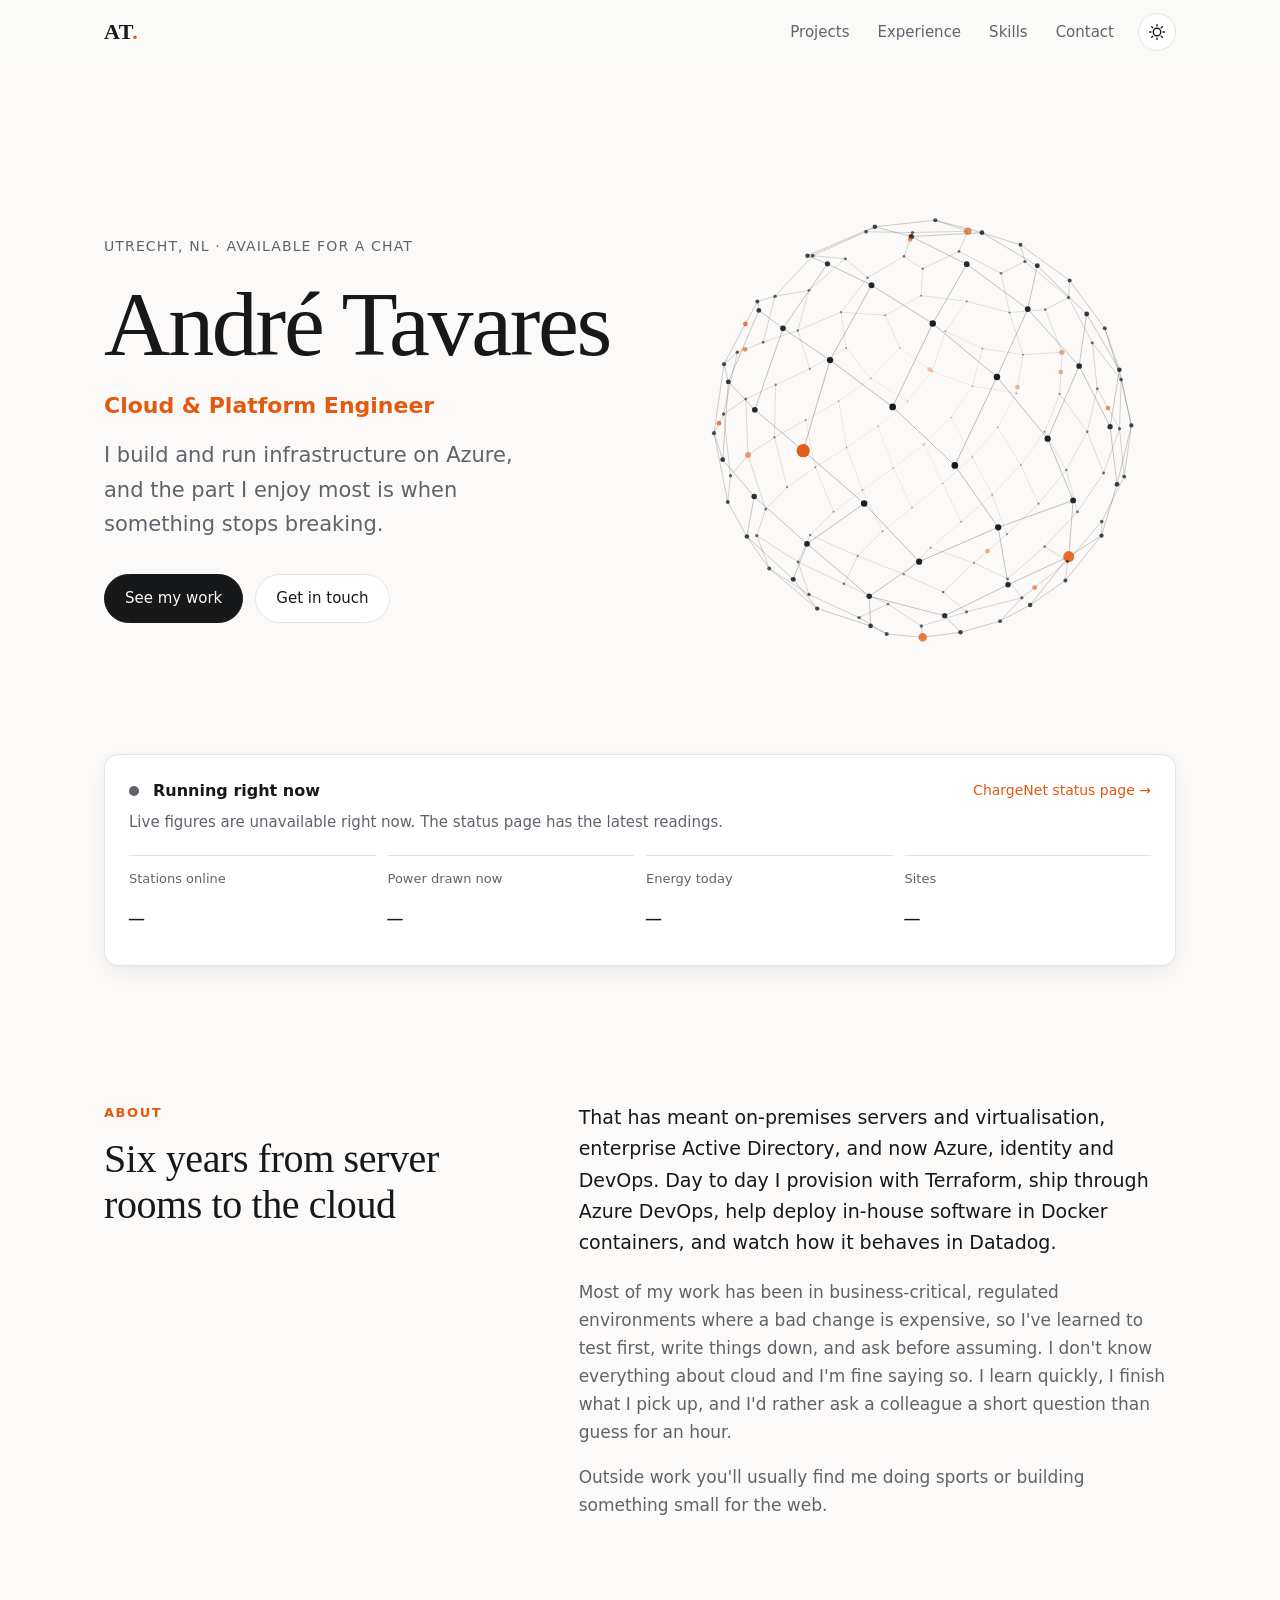
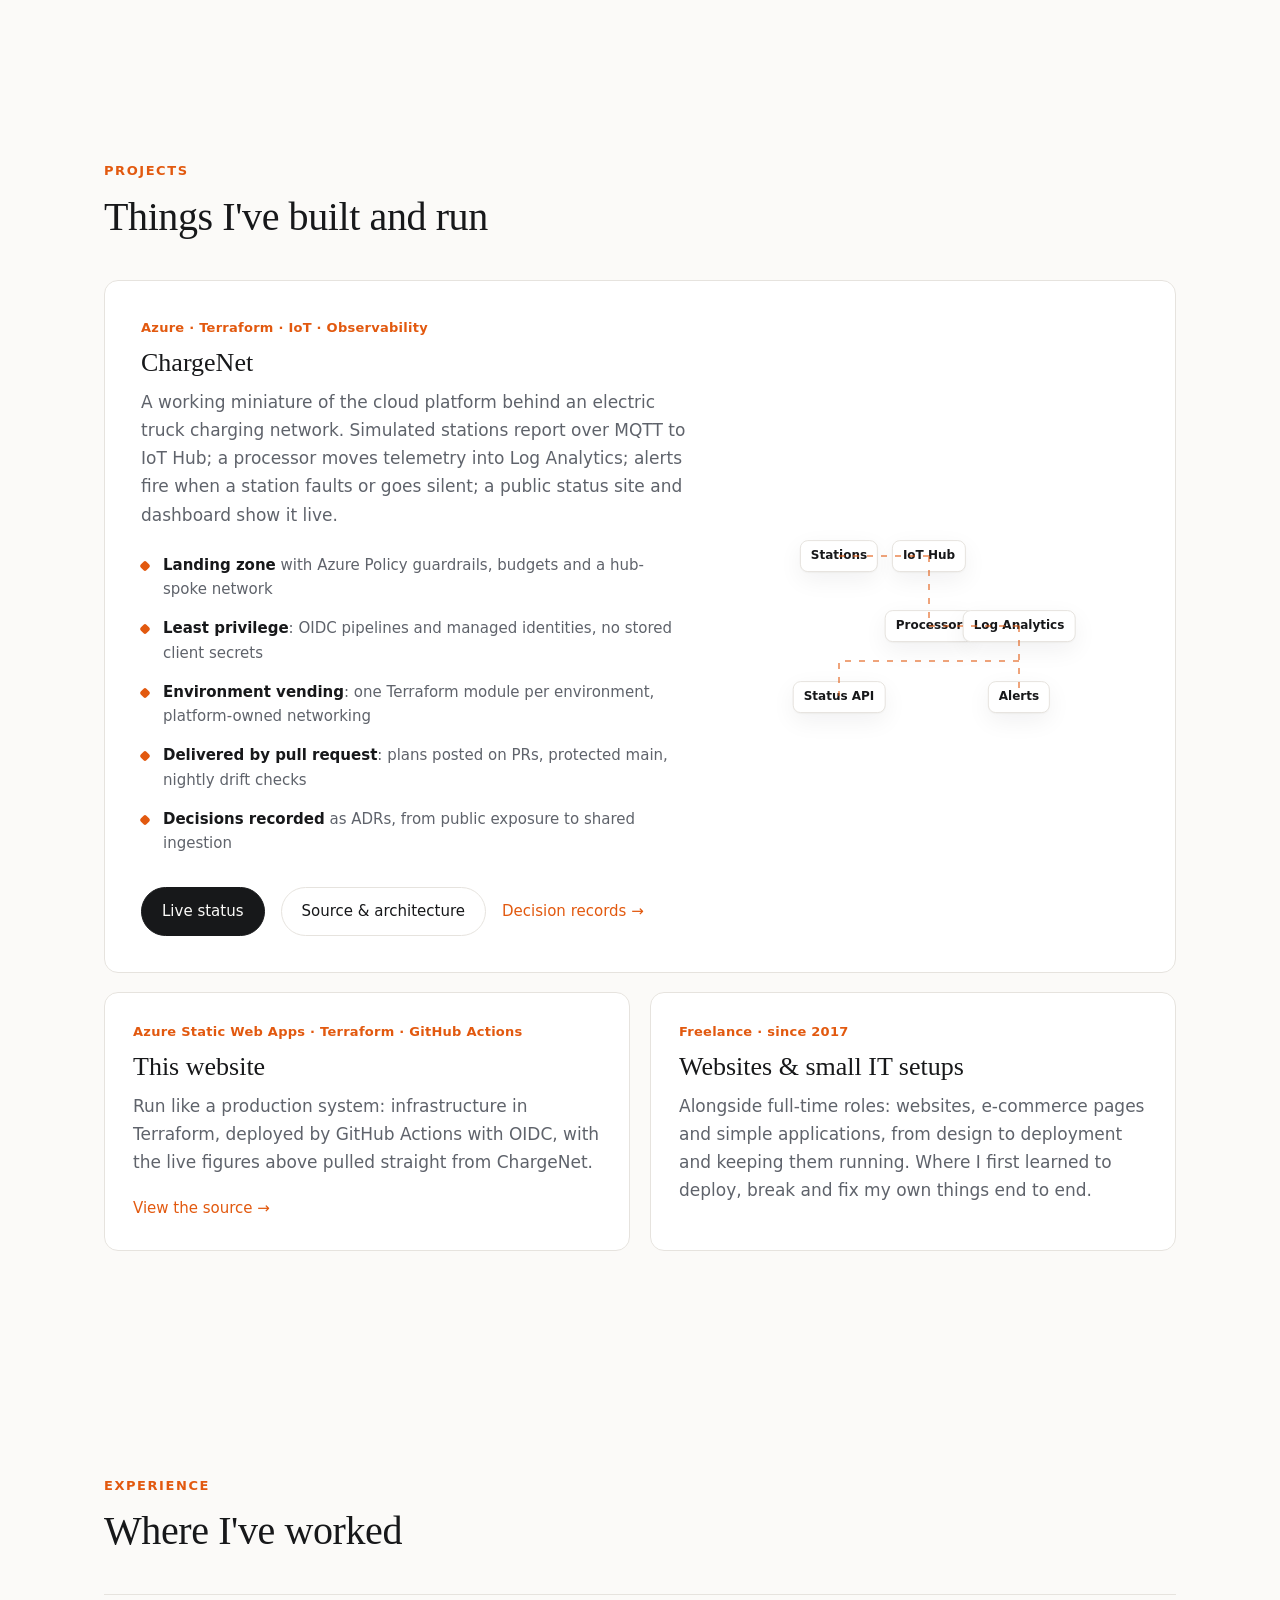
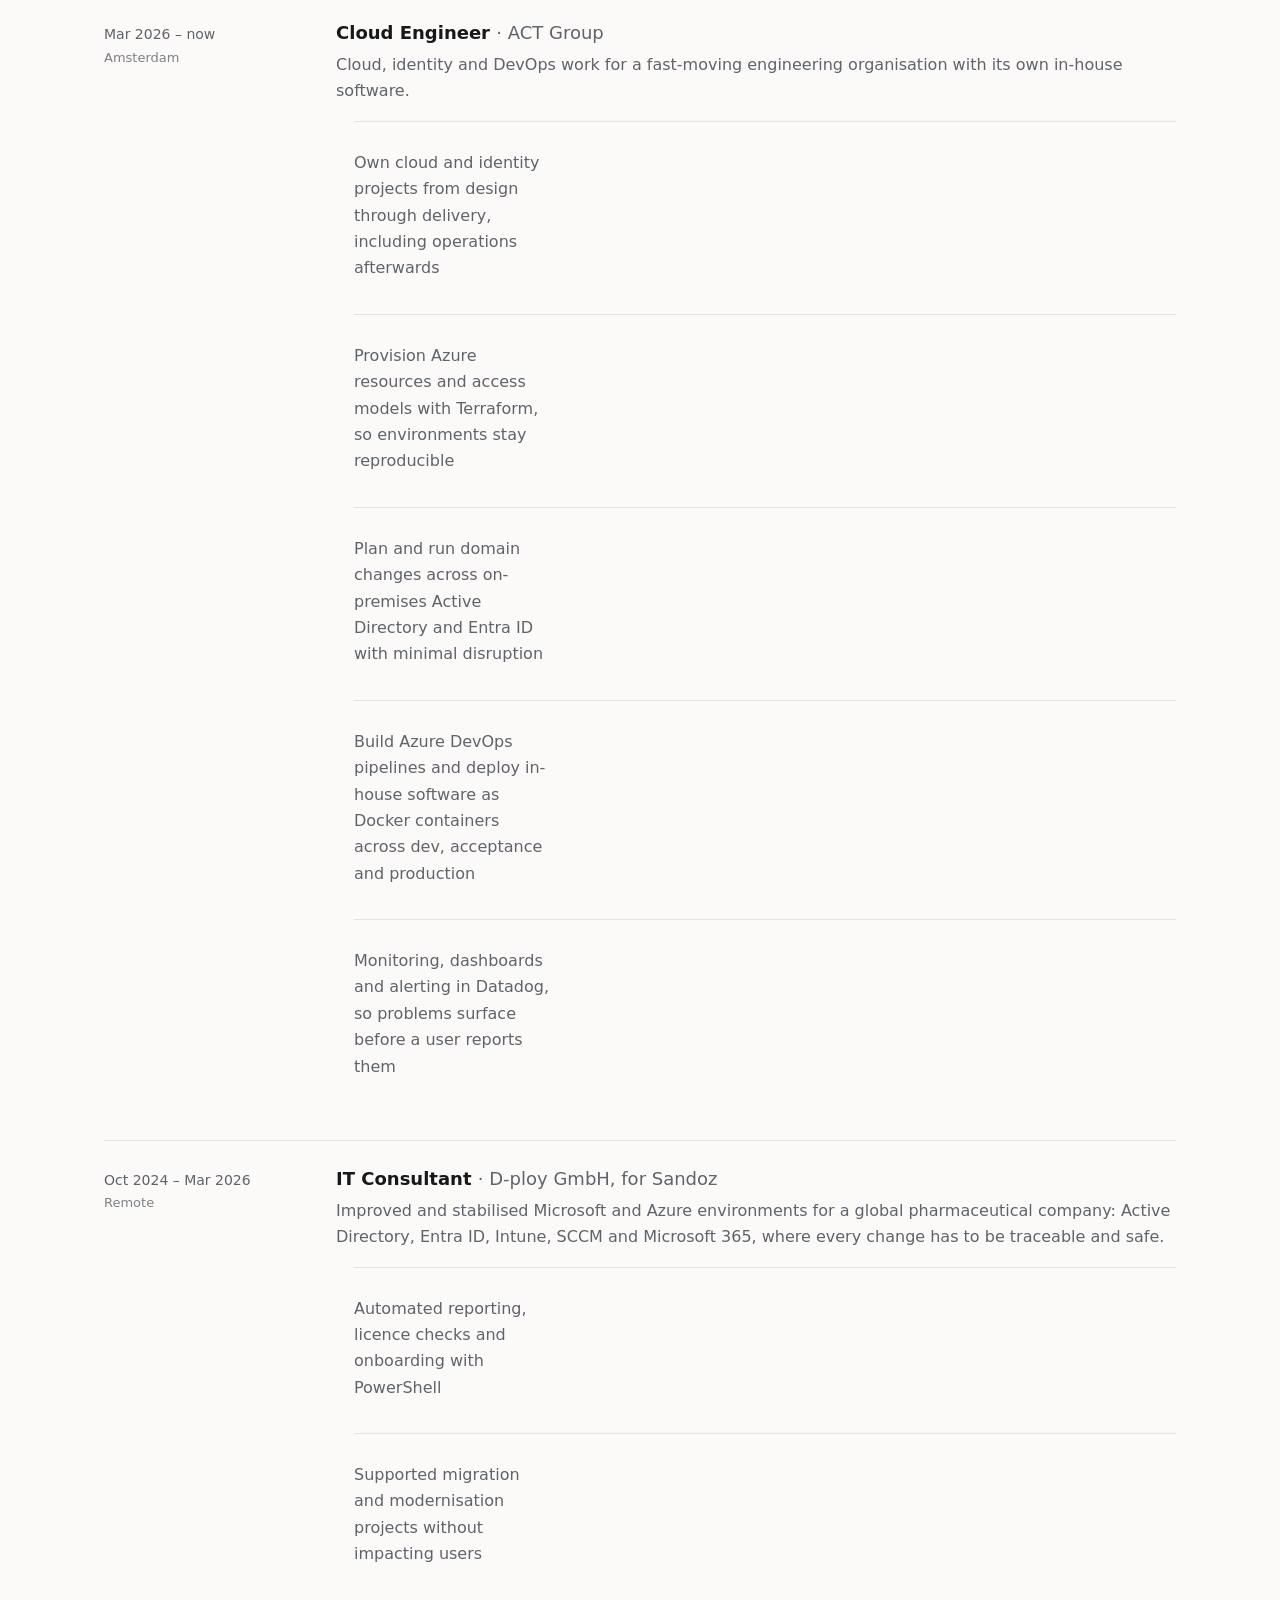
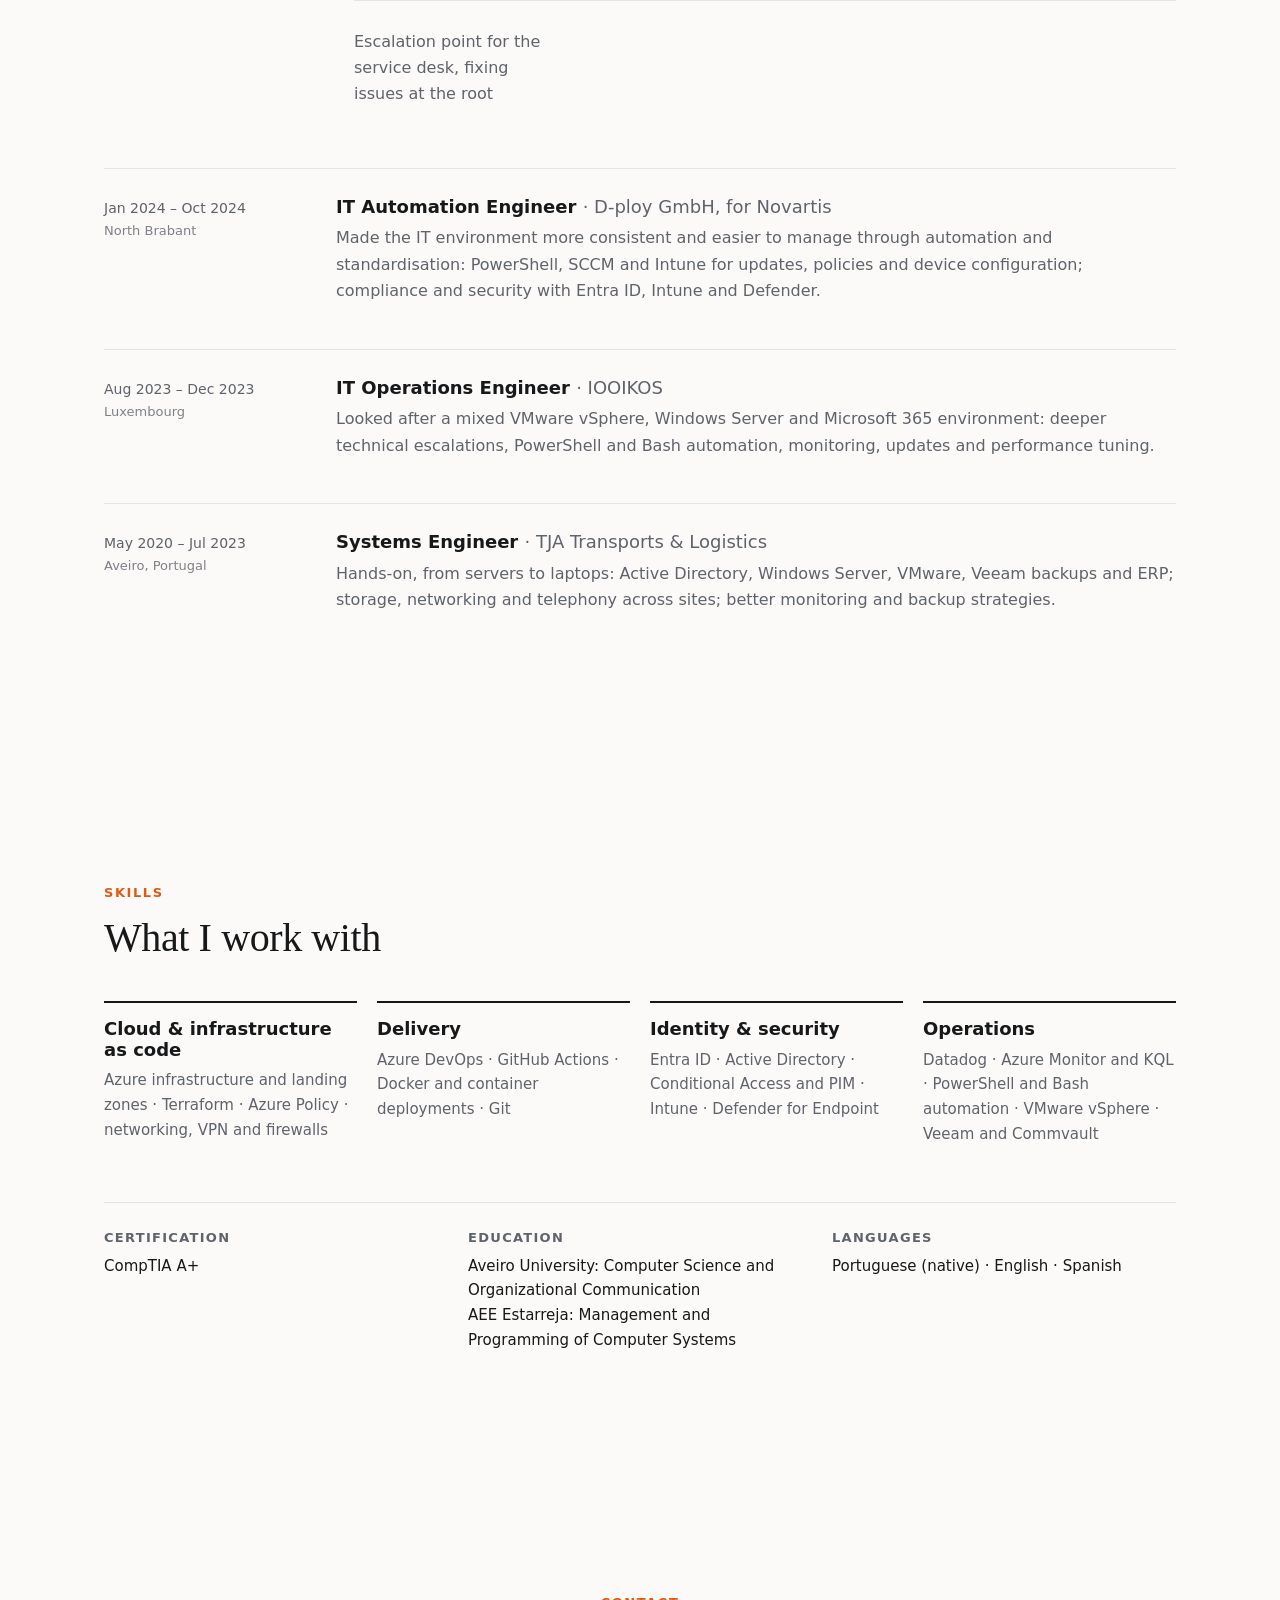
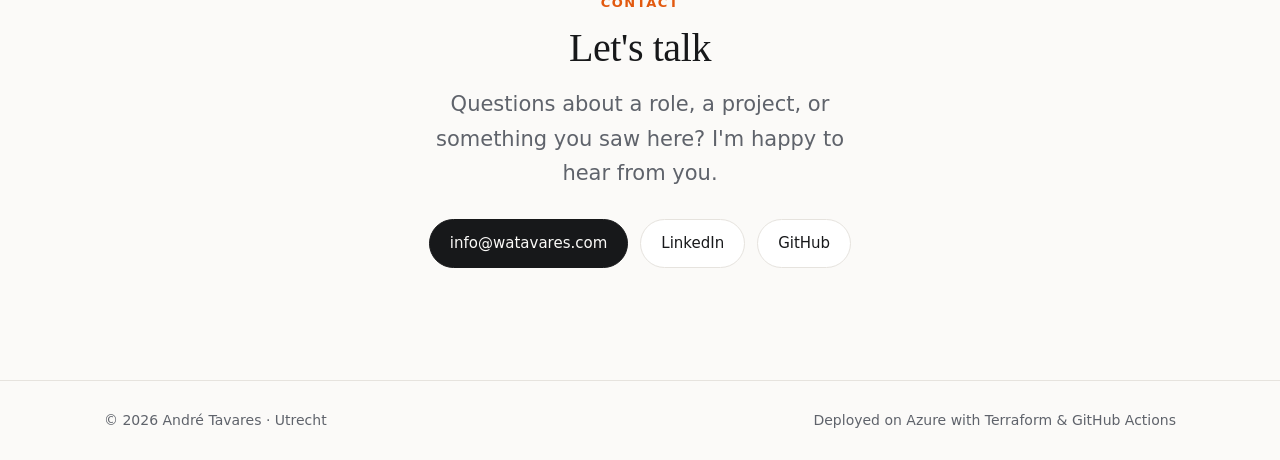
==== commit 6309dac6: "Go back to the first version of the site Restores src/ exactly as of bb33c45 (#1). Later versions st" ====
--- a/src/index.html
+++ b/src/index.html
@@ -4,176 +4,264 @@
   <meta charset="utf-8">
   <meta name="viewport" content="width=device-width, initial-scale=1">
   <title>André Tavares · Cloud & Platform Engineer</title>
-  <meta name="description" content="André Tavares is a cloud and platform engineer in Utrecht. Six years of infrastructure in regulated environments, now Azure, Terraform and identity.">
+  <meta name="description" content="André Tavares, Cloud & Platform Engineer in Utrecht. Azure infrastructure, Terraform, identity and operational reliability across hybrid environments.">
   <meta property="og:title" content="André Tavares · Cloud & Platform Engineer">
-  <meta property="og:description" content="I build and run infrastructure, and the part I enjoy most is when something stops breaking.">
+  <meta property="og:description" content="Azure infrastructure, automation and operational reliability across hybrid environments.">
   <meta property="og:url" content="https://watavares.com">
-  <meta property="og:type" content="profile">
-  <meta name="theme-color" content="#f7f5f1" media="(prefers-color-scheme: light)">
-  <meta name="theme-color" content="#111214" media="(prefers-color-scheme: dark)">
+  <meta property="og:type" content="website">
+  <meta name="theme-color" content="#fbfaf8" media="(prefers-color-scheme: light)">
+  <meta name="theme-color" content="#0f1012" media="(prefers-color-scheme: dark)">
   <link rel="icon" href="favicon.svg" type="image/svg+xml">
   <link rel="stylesheet" href="styles.css">
   <script>
+    // Before first paint, so there's no flash: saved theme, and enable scroll-reveal styles
     document.documentElement.classList.add("js");
     try { const t = localStorage.getItem("theme"); if (t) document.documentElement.dataset.theme = t; } catch (e) {}
+    // Safety net: if main.js never runs, show everything anyway
     setTimeout(() => { if (!window.siteReady) document.querySelectorAll("[data-reveal]").forEach((el) => el.classList.add("in")); }, 2500);
   </script>
   <script src="main.js" defer></script>
 </head>
 <body>
-  <a class="skip" href="#content">Skip to content</a>
-  <div class="spotlight" aria-hidden="true"></div>
-
-  <div class="layout">
-    <!-- Left: who I am, always in view on desktop -->
-    <header class="intro">
-      <div class="intro-top">
-        <div class="portrait" aria-hidden="true"><span>AT</span></div>
-        <h1>André Tavares</h1>
-        <p class="role">Cloud &amp; Platform Engineer</p>
-        <p class="tagline">I build and run Azure infrastructure for teams where downtime is expensive.</p>
-        <p class="now"><span class="now-dot" aria-hidden="true"></span>Now: Cloud Engineer at ACT Group</p>
-
-        <nav class="toc" aria-label="Sections">
-          <a href="#about"><span class="bar"></span>About</a>
-          <a href="#story"><span class="bar"></span>Story</a>
-          <a href="#principles"><span class="bar"></span>How I work</a>
-          <a href="#contact"><span class="bar"></span>Contact</a>
-        </nav>
-      </div>
-
-      <div class="intro-bottom">
-        <ul class="socials" aria-label="Elsewhere">
-          <li><a href="https://github.com/watavares" aria-label="GitHub"><svg viewBox="0 0 24 24"><path d="M12 .5a12 12 0 0 0-3.8 23.4c.6.1.8-.3.8-.6v-2.1c-3.3.7-4-1.4-4-1.4-.6-1.4-1.4-1.8-1.4-1.8-1.1-.7.1-.7.1-.7 1.2.1 1.8 1.2 1.8 1.2 1.1 1.8 2.8 1.3 3.5 1 .1-.8.4-1.3.8-1.6-2.7-.3-5.5-1.3-5.5-5.9 0-1.3.5-2.4 1.2-3.2-.1-.3-.5-1.5.1-3.2 0 0 1-.3 3.3 1.2a11.5 11.5 0 0 1 6 0C17.3 4.7 18.3 5 18.3 5c.6 1.7.2 2.9.1 3.2.8.8 1.2 1.9 1.2 3.2 0 4.6-2.8 5.6-5.5 5.9.4.4.8 1.1.8 2.2v3.3c0 .3.2.7.8.6A12 12 0 0 0 12 .5Z"/></svg></a></li>
-          <li><a href="https://www.linkedin.com/in/watavares" aria-label="LinkedIn"><svg viewBox="0 0 24 24"><path d="M20.4 20.5h-3.6v-5.6c0-1.3 0-3-1.8-3s-2.1 1.4-2.1 2.9v5.7H9.3V9h3.4v1.6h.1c.5-.9 1.6-1.8 3.4-1.8 3.6 0 4.3 2.4 4.3 5.5v6.2ZM5.3 7.4a2.1 2.1 0 1 1 0-4.2 2.1 2.1 0 0 1 0 4.2ZM7.1 20.5H3.5V9h3.6v11.5ZM22.2 0H1.8C.8 0 0 .8 0 1.7v20.6c0 .9.8 1.7 1.8 1.7h20.4c1 0 1.8-.8 1.8-1.7V1.7C24 .8 23.2 0 22.2 0Z"/></svg></a></li>
-          <li><a href="mailto:info@watavares.com" aria-label="Email"><svg viewBox="0 0 24 24"><path d="M3 5h18a1 1 0 0 1 1 1v12a1 1 0 0 1-1 1H3a1 1 0 0 1-1-1V6a1 1 0 0 1 1-1Zm9 7.3L4 7.1V17h16V7.1l-8 5.2ZM5.4 7l6.6 4.3L18.6 7H5.4Z"/></svg></a></li>
-        </ul>
-        <button class="theme-toggle" type="button" aria-label="Toggle dark mode">
-          <svg viewBox="0 0 24 24" aria-hidden="true"><path class="sun" d="M12 4V2m0 20v-2m8-8h2M2 12h2m13.66-5.66 1.41-1.41M4.93 19.07l1.41-1.41m0-11.32L4.93 4.93m14.14 14.14-1.41-1.41M12 17a5 5 0 1 0 0-10 5 5 0 0 0 0 10Z"/><path class="moon" d="M21 12.8A9 9 0 1 1 11.2 3a7 7 0 0 0 9.8 9.8Z"/></svg>
-        </button>
-      </div>
-    </header>
-
-    <!-- Right: the story -->
-    <main id="content">
-      <section id="about" aria-label="About">
-        <h2 class="mobile-heading">About</h2>
+  <a class="skip" href="#main">Skip to content</a>
+
+  <header class="nav">
+    <div class="container nav-inner">
+      <a class="logo" href="#top" aria-label="André Tavares, home">AT<span>.</span></a>
+      <nav aria-label="Main">
+        <a href="#projects">Projects</a>
+        <a href="#experience">Experience</a>
+        <a href="#skills">Skills</a>
+        <a href="#contact">Contact</a>
+      </nav>
+      <button class="theme-toggle" type="button" aria-label="Toggle dark mode">
+        <svg viewBox="0 0 24 24" aria-hidden="true"><path class="sun" d="M12 4V2m0 20v-2m8-8h2M2 12h2m13.66-5.66 1.41-1.41M4.93 19.07l1.41-1.41m0-11.32L4.93 4.93m14.14 14.14-1.41-1.41M12 17a5 5 0 1 0 0-10 5 5 0 0 0 0 10Z"/><path class="moon" d="M21 12.8A9 9 0 1 1 11.2 3a7 7 0 0 0 9.8 9.8Z"/></svg>
+      </button>
+    </div>
+  </header>
+
+  <main id="main">
+    <!-- Hero -->
+    <section class="hero" id="top">
+      <div class="container hero-inner">
+        <div class="hero-text">
+          <p class="eyebrow">Utrecht, NL · Available for a chat</p>
+          <h1>André Tavares</h1>
+          <p class="role">Cloud &amp; Platform Engineer</p>
+          <p class="lede">I build and run infrastructure on Azure, and the part I enjoy most is when something stops breaking.</p>
+          <div class="cta">
+            <a class="btn primary" href="#projects">See my work</a>
+            <a class="btn" href="#contact">Get in touch</a>
+          </div>
+        </div>
+        <div class="hero-visual" aria-hidden="true">
+          <canvas id="network"></canvas>
+        </div>
+      </div>
+    </section>
+
+    <!-- Live -->
+    <section class="live" aria-labelledby="live-title">
+      <div class="container">
+        <div class="live-card" data-reveal>
+          <div class="live-head">
+            <span class="pulse" aria-hidden="true"></span>
+            <h2 id="live-title">Running right now</h2>
+            <a class="live-link" href="https://ca-api-dev.happytree-a55da5f4.northeurope.azurecontainerapps.io">ChargeNet status page →</a>
+          </div>
+          <p class="live-sub">Live figures from my ChargeNet platform on Azure: simulated truck charging stations, ingested through IoT Hub every five minutes.</p>
+          <dl class="live-stats" id="live-stats">
+            <div><dt>Stations online</dt><dd data-stat="online">–</dd></div>
+            <div><dt>Power drawn now</dt><dd data-stat="power">–</dd></div>
+            <div><dt>Energy today</dt><dd data-stat="energy">–</dd></div>
+            <div><dt>Sites</dt><dd data-stat="sites">–</dd></div>
+          </dl>
+        </div>
+      </div>
+    </section>
+
+    <!-- About -->
+    <section class="section" id="about" aria-labelledby="about-title">
+      <div class="container two-col">
+        <div data-reveal>
+          <p class="kicker">About</p>
+          <h2 id="about-title">Six years from server rooms to the cloud</h2>
+        </div>
         <div class="prose" data-reveal>
-          <p>I started in the server room: Windows Server, VMware, backups, and the laptop on every desk. Six years and three countries later, my days are <strong>Azure, Terraform and identity</strong>. The tools changed. The job didn't: keep the platform steady, so the people building on it can move fast.</p>
-          <p>Most of that time was in <strong>business-critical, regulated environments</strong>: global pharma, logistics, and now an engineering company that ships its own software. Places where a bad change is expensive. They taught me to <strong>test first, write things down, and ask before assuming</strong>.</p>
-          <p>I'm Portuguese and live in Utrecht. Away from work I'm usually doing sports, or building something small for the web. This site is one of those.</p>
-        </div>
-
-        <figure class="motto" data-reveal>
-          <blockquote>The part I enjoy most is when something stops breaking.</blockquote>
-          <!-- Placeholder: replaced by André's real signature (src/signature.svg) when he sends one -->
-          <figcaption><span class="signature-text">André</span></figcaption>
-        </figure>
-      </section>
-
-      <section id="story" aria-label="My story">
-        <h2 class="mobile-heading">Story</h2>
-        <p class="story-intro" data-reveal>Six years, three countries, one job: keep it running. Here's how I got here.</p>
-        <ol class="story">
-          <li class="chapter" data-reveal>
-            <p class="year">2017</p>
-            <div class="chapter-body">
-              <p class="place">Freelance · alongside every job since</p>
-              <h3>It started with websites</h3>
-              <p>Websites, e-commerce pages and small IT setups for people I knew. Small scale, big lesson: when it's yours, you design it, deploy it, break it and fix it yourself.</p>
-            </div>
-          </li>
-          <li class="chapter" data-reveal>
-            <p class="year">2020</p>
-            <div class="chapter-body">
-              <p class="place">Aveiro, Portugal · Systems Engineer, TJA Transports &amp; Logistics</p>
-              <h3>The server room</h3>
-              <p>All of IT for a logistics company across several sites, from servers to laptops: Active Directory, VMware, Veeam backups, ERP, networking and telephony. I automated the daily chores with PowerShell and improved monitoring and backups until the whole thing was more reliable.</p>
-              <ul class="tags"><li>Active Directory</li><li>VMware</li><li>Veeam</li><li>Networking</li></ul>
-            </div>
-          </li>
-          <li class="chapter" data-reveal>
-            <p class="year">2023</p>
-            <div class="chapter-body">
-              <p class="place">Bertrange, Luxembourg · IT Operations Engineer, IOOIKOS</p>
-              <h3>The first move abroad</h3>
-              <p>A mixed VMware, Windows Server and Microsoft 365 estate, and the escalations too deep for the service desk. PowerShell and Bash automation, monitoring and tuning, and learning to change production without breaking it.</p>
-              <ul class="tags"><li>VMware vSphere</li><li>Windows Server</li><li>Bash</li></ul>
-            </div>
-          </li>
-          <li class="chapter" data-reveal>
-            <p class="year">2024</p>
-            <div class="chapter-body">
-              <p class="place">North Brabant and remote · D-ploy, for Novartis, then Sandoz</p>
-              <h3>Where every change is audited</h3>
-              <p>Two global pharmaceutical companies, where a change has to be safe, traceable and approved. I automated device management with PowerShell, SCCM and Intune, tightened compliance with Entra ID and Defender, and became the escalation point for problems that needed fixing at the root.</p>
-              <ul class="tags"><li>Entra ID</li><li>Intune</li><li>SCCM</li><li>Defender</li><li>Microsoft 365</li><li>PowerShell</li></ul>
-            </div>
-          </li>
-          <li class="chapter" data-reveal>
-            <p class="year">2026</p>
-            <div class="chapter-body">
-              <p class="place">Amsterdam · Cloud Engineer, ACT Group · now</p>
-              <h3>Cloud, end to end</h3>
-              <p>For an engineering company that ships its own software, I own cloud and identity work from the design to the alert afterwards: Azure in Terraform, Active Directory and Entra ID changes without disruption, containers shipped through Azure DevOps to dev, acceptance and production, and Datadog alerting that catches problems before users do.</p>
-              <ul class="tags"><li>Azure</li><li>Terraform</li><li>Entra ID</li><li>Azure DevOps</li><li>Docker</li><li>Datadog</li></ul>
-            </div>
-          </li>
-          <li class="chapter" data-reveal>
-            <p class="year">2026</p>
-            <div class="chapter-body">
-              <p class="place">Side project · built and run in my own Azure subscription</p>
-              <a class="case" href="chargenet.html">
-                <div class="case-head">
-                  <p class="eyebrow">Case study · Azure platform</p>
-                  <span class="live-pill" id="live-pill" hidden><span class="dot"></span><span class="txt"></span></span>
-                </div>
-                <h3>ChargeNet <span class="arrow">→</span></h3>
-                <p>The cloud platform behind an electric truck charging network, in miniature. I designed the landing zone, the telemetry pipeline and the way changes ship: exactly how I'd want to find them on day one in a new team.</p>
-                <dl class="numbers">
-                  <div><dt>Secrets in pipelines</dt><dd>0</dd></div>
-                  <div><dt>Running cost</dt><dd>~€2<small>/mo</small></dd></div>
-                  <div><dt>Pull requests merged</dt><dd>17</dd></div>
-                  <div><dt>Decision records</dt><dd>2</dd></div>
-                </dl>
-                <ul class="tags"><li>Terraform</li><li>Azure Policy</li><li>IoT Hub</li><li>Container Apps</li><li>Log Analytics</li><li>GitHub Actions</li></ul>
-              </a>
-            </div>
-          </li>
-          <li class="chapter next" data-reveal>
-            <p class="year">Next</p>
-            <div class="chapter-body">
-              <h3>Your team?</h3>
-              <p>The next chapter is a platform team that needs this. If that's yours, <a class="text-link" href="#contact">let's talk</a>.</p>
+          <p>That has meant on-premises servers and virtualisation, enterprise Active Directory, and now Azure, identity and DevOps. Day to day I provision with Terraform, ship through Azure DevOps, help deploy in-house software in Docker containers, and watch how it behaves in Datadog.</p>
+          <p>Most of my work has been in business-critical, regulated environments where a bad change is expensive, so I've learned to test first, write things down, and ask before assuming. I don't know everything about cloud and I'm fine saying so. I learn quickly, I finish what I pick up, and I'd rather ask a colleague a short question than guess for an hour.</p>
+          <p>Outside work you'll usually find me doing sports or building something small for the web.</p>
+        </div>
+      </div>
+    </section>
+
+    <!-- Projects -->
+    <section class="section" id="projects" aria-labelledby="projects-title">
+      <div class="container">
+        <div data-reveal>
+          <p class="kicker">Projects</p>
+          <h2 id="projects-title">Things I've built and run</h2>
+        </div>
+
+        <article class="project feature tilt" data-reveal>
+          <div class="project-body">
+            <p class="project-tag">Azure · Terraform · IoT · Observability</p>
+            <h3>ChargeNet</h3>
+            <p>A working miniature of the cloud platform behind an electric truck charging network. Simulated stations report over MQTT to IoT Hub; a processor moves telemetry into Log Analytics; alerts fire when a station faults or goes silent; a public status site and dashboard show it live.</p>
+            <ul class="facts">
+              <li><b>Landing zone</b> with Azure Policy guardrails, budgets and a hub-spoke network</li>
+              <li><b>Least privilege</b>: OIDC pipelines and managed identities, no stored client secrets</li>
+              <li><b>Environment vending</b>: one Terraform module per environment, platform-owned networking</li>
+              <li><b>Delivered by pull request</b>: plans posted on PRs, protected main, nightly drift checks</li>
+              <li><b>Decisions recorded</b> as ADRs, from public exposure to shared ingestion</li>
+            </ul>
+            <div class="links">
+              <a class="btn primary" href="https://ca-api-dev.happytree-a55da5f4.northeurope.azurecontainerapps.io">Live status</a>
+              <a class="btn" href="https://github.com/watavares/chargenet">Source &amp; architecture</a>
+              <a class="text-link" href="https://github.com/watavares/chargenet/tree/main/docs/decisions">Decision records →</a>
+            </div>
+          </div>
+          <div class="project-visual" aria-hidden="true">
+            <div class="arch">
+              <span class="node n1">Stations</span>
+              <span class="node n2">IoT Hub</span>
+              <span class="node n3">Processor</span>
+              <span class="node n4">Log Analytics</span>
+              <span class="node n5">Alerts</span>
+              <span class="node n6">Status API</span>
+              <svg viewBox="0 0 300 220" class="arch-lines"><path d="M60 40 H150 M150 40 V110 M150 110 H240 M240 110 V180 M240 145 H60 V180"/></svg>
+            </div>
+          </div>
+        </article>
+
+        <div class="grid-2">
+          <article class="project tilt" data-reveal>
+            <p class="project-tag">Azure Static Web Apps · Terraform · GitHub Actions</p>
+            <h3>This website</h3>
+            <p>Run like a production system: infrastructure in Terraform, deployed by GitHub Actions with OIDC, with the live figures above pulled straight from ChargeNet.</p>
+            <a class="text-link" href="https://github.com/watavares/website">View the source →</a>
+          </article>
+          <article class="project tilt" data-reveal>
+            <p class="project-tag">Freelance · since 2017</p>
+            <h3>Websites &amp; small IT setups</h3>
+            <p>Alongside full-time roles: websites, e-commerce pages and simple applications, from design to deployment and keeping them running. Where I first learned to deploy, break and fix my own things end to end.</p>
+          </article>
+        </div>
+      </div>
+    </section>
+
+    <!-- Experience -->
+    <section class="section" id="experience" aria-labelledby="experience-title">
+      <div class="container">
+        <div data-reveal>
+          <p class="kicker">Experience</p>
+          <h2 id="experience-title">Where I've worked</h2>
+        </div>
+        <ol class="timeline">
+          <li data-reveal>
+            <div class="when">Mar 2026 – now<span>Amsterdam</span></div>
+            <div class="what">
+              <h3>Cloud Engineer <span>· ACT Group</span></h3>
+              <p>Cloud, identity and DevOps work for a fast-moving engineering organisation with its own in-house software.</p>
+              <ul>
+                <li>Own cloud and identity projects from design through delivery, including operations afterwards</li>
+                <li>Provision Azure resources and access models with Terraform, so environments stay reproducible</li>
+                <li>Plan and run domain changes across on-premises Active Directory and Entra ID with minimal disruption</li>
+                <li>Build Azure DevOps pipelines and deploy in-house software as Docker containers across dev, acceptance and production</li>
+                <li>Monitoring, dashboards and alerting in Datadog, so problems surface before a user reports them</li>
+              </ul>
+            </div>
+          </li>
+          <li data-reveal>
+            <div class="when">Oct 2024 – Mar 2026<span>Remote</span></div>
+            <div class="what">
+              <h3>IT Consultant <span>· D-ploy GmbH, for Sandoz</span></h3>
+              <p>Improved and stabilised Microsoft and Azure environments for a global pharmaceutical company: Active Directory, Entra ID, Intune, SCCM and Microsoft 365, where every change has to be traceable and safe.</p>
+              <ul>
+                <li>Automated reporting, licence checks and onboarding with PowerShell</li>
+                <li>Supported migration and modernisation projects without impacting users</li>
+                <li>Escalation point for the service desk, fixing issues at the root</li>
+              </ul>
+            </div>
+          </li>
+          <li data-reveal>
+            <div class="when">Jan 2024 – Oct 2024<span>North Brabant</span></div>
+            <div class="what">
+              <h3>IT Automation Engineer <span>· D-ploy GmbH, for Novartis</span></h3>
+              <p>Made the IT environment more consistent and easier to manage through automation and standardisation: PowerShell, SCCM and Intune for updates, policies and device configuration; compliance and security with Entra ID, Intune and Defender.</p>
+            </div>
+          </li>
+          <li data-reveal>
+            <div class="when">Aug 2023 – Dec 2023<span>Luxembourg</span></div>
+            <div class="what">
+              <h3>IT Operations Engineer <span>· IOOIKOS</span></h3>
+              <p>Looked after a mixed VMware vSphere, Windows Server and Microsoft 365 environment: deeper technical escalations, PowerShell and Bash automation, monitoring, updates and performance tuning.</p>
+            </div>
+          </li>
+          <li data-reveal>
+            <div class="when">May 2020 – Jul 2023<span>Aveiro, Portugal</span></div>
+            <div class="what">
+              <h3>Systems Engineer <span>· TJA Transports &amp; Logistics</span></h3>
+              <p>Hands-on, from servers to laptops: Active Directory, Windows Server, VMware, Veeam backups and ERP; storage, networking and telephony across sites; better monitoring and backup strategies.</p>
             </div>
           </li>
         </ol>
-        <p class="more" data-reveal>Also: CompTIA A+ · Aveiro University, Computer Science and Organizational Communication · Portuguese, English and Spanish.</p>
-      </section>
-
-      <section id="principles" aria-label="How I work">
-        <h2 class="mobile-heading">How I work</h2>
-        <ol class="principles">
-          <li data-reveal><span class="n">01</span><h3>Test first</h3><p>When a bad change is expensive, ten minutes proving it in dev beats an hour explaining it in production.</p></li>
-          <li data-reveal><span class="n">02</span><h3>Write it down</h3><p>Runbooks, decision records, pull requests that explain why. The next person, often me, shouldn't have to guess.</p></li>
-          <li data-reveal><span class="n">03</span><h3>Ask before assuming</h3><p>I don't know everything about cloud, and I'll say so. A two-minute question beats an hour of guessing.</p></li>
-          <li data-reveal><span class="n">04</span><h3>Finish what I pick up</h3><p>Deployed isn't done. Done includes the alert afterwards, and the fix that stops it coming back.</p></li>
-        </ol>
-      </section>
-
-      <section id="contact" aria-label="Contact" class="contact">
-        <h2 class="mobile-heading">Contact</h2>
-        <div data-reveal>
-          <p class="contact-lead">Building a platform team, or hiring for a cloud role? I'd like to hear about it.</p>
-          <a class="mail" href="mailto:info@watavares.com">info@watavares.com</a>
-          <p class="small muted">Utrecht, the Netherlands</p>
-        </div>
-      </section>
-
-      <footer class="footer">
-        <p id="deploy">Built by hand · <a href="https://github.com/watavares/website">source on GitHub</a></p>
-      </footer>
-    </main>
-  </div>
+      </div>
+    </section>
+
+    <!-- Skills -->
+    <section class="section" id="skills" aria-labelledby="skills-title">
+      <div class="container">
+        <div data-reveal>
+          <p class="kicker">Skills</p>
+          <h2 id="skills-title">What I work with</h2>
+        </div>
+        <div class="skills">
+          <div class="skill-group" data-reveal>
+            <h3>Cloud &amp; infrastructure as code</h3>
+            <p>Azure infrastructure and landing zones · Terraform · Azure Policy · networking, VPN and firewalls</p>
+          </div>
+          <div class="skill-group" data-reveal>
+            <h3>Delivery</h3>
+            <p>Azure DevOps · GitHub Actions · Docker and container deployments · Git</p>
+          </div>
+          <div class="skill-group" data-reveal>
+            <h3>Identity &amp; security</h3>
+            <p>Entra ID · Active Directory · Conditional Access and PIM · Intune · Defender for Endpoint</p>
+          </div>
+          <div class="skill-group" data-reveal>
+            <h3>Operations</h3>
+            <p>Datadog · Azure Monitor and KQL · PowerShell and Bash automation · VMware vSphere · Veeam and Commvault</p>
+          </div>
+        </div>
+        <div class="meta-row" data-reveal>
+          <div><h3>Certification</h3><p>CompTIA A+</p></div>
+          <div><h3>Education</h3><p>Aveiro University: Computer Science and Organizational Communication<br>AEE Estarreja: Management and Programming of Computer Systems</p></div>
+          <div><h3>Languages</h3><p>Portuguese (native) · English · Spanish</p></div>
+        </div>
+      </div>
+    </section>
+
+    <!-- Contact -->
+    <section class="section contact" id="contact" aria-labelledby="contact-title">
+      <div class="container" data-reveal>
+        <p class="kicker">Contact</p>
+        <h2 id="contact-title">Let's talk</h2>
+        <p class="lede">Questions about a role, a project, or something you saw here? I'm happy to hear from you.</p>
+        <div class="contact-links">
+          <a class="btn primary" href="mailto:info@watavares.com">info@watavares.com</a>
+          <a class="btn" href="https://www.linkedin.com/in/watavares">LinkedIn</a>
+          <a class="btn" href="https://github.com/watavares">GitHub</a>
+        </div>
+      </div>
+    </section>
+  </main>
+
+  <footer class="footer">
+    <div class="container footer-inner">
+      <span>© <span id="year">2026</span> André Tavares · Utrecht</span>
+      <span id="deploy">Deployed on Azure with Terraform &amp; GitHub Actions</span>
+    </div>
+  </footer>
 </body>
 </html>
--- a/src/styles.css
+++ b/src/styles.css
@@ -1,100 +1,72 @@
 /* ---------- Tokens ---------- */
 :root {
-  --bg: #f7f5f1;
-  --surface: #fffdfa;
-  --text: #16171a;
-  --soft: #3c3f45;
-  --muted: #6b6f76;
-  --line: #e3dfd8;
-  --accent: #d9530d;
-  --accent-tint: rgba(217, 83, 13, 0.07);
+  --bg: #fbfaf8;
+  --surface: #ffffff;
+  --text: #17181a;
+  --muted: #5f636b;
+  --line: #e6e3de;
+  --accent: #e2590f;
+  --accent-soft: rgba(226, 89, 15, 0.1);
+  --shadow: 0 1px 2px rgba(23, 24, 26, 0.04), 0 8px 24px rgba(23, 24, 26, 0.06);
   --serif: "Iowan Old Style", "Palatino Linotype", Palatino, "Book Antiqua", Georgia, serif;
   --sans: system-ui, -apple-system, "Segoe UI", Roboto, "Helvetica Neue", Arial, sans-serif;
+  --radius: 14px;
   color-scheme: light;
 }
+
 @media (prefers-color-scheme: dark) {
   :root:not([data-theme="light"]) {
-    --bg: #111214; --surface: #17181b; --text: #eeece8; --soft: #c9c7c2; --muted: #8f939a; --line: #2a2c30;
-    --accent: #ff8a4c; --accent-tint: rgba(255, 138, 76, 0.07); color-scheme: dark;
+    --bg: #0f1012; --surface: #17181b; --text: #ecebe8; --muted: #a2a5ab; --line: #2a2c30;
+    --accent: #ff8a45; --accent-soft: rgba(255, 138, 69, 0.12);
+    --shadow: 0 1px 2px rgba(0, 0, 0, 0.3), 0 8px 24px rgba(0, 0, 0, 0.35);
+    color-scheme: dark;
   }
 }
 :root[data-theme="dark"] {
-  --bg: #111214; --surface: #17181b; --text: #eeece8; --soft: #c9c7c2; --muted: #8f939a; --line: #2a2c30;
-  --accent: #ff8a4c; --accent-tint: rgba(255, 138, 76, 0.07); color-scheme: dark;
+  --bg: #0f1012; --surface: #17181b; --text: #ecebe8; --muted: #a2a5ab; --line: #2a2c30;
+  --accent: #ff8a45; --accent-soft: rgba(255, 138, 69, 0.12);
+  --shadow: 0 1px 2px rgba(0, 0, 0, 0.3), 0 8px 24px rgba(0, 0, 0, 0.35);
+  color-scheme: dark;
 }
 
 /* ---------- Base ---------- */
 * { box-sizing: border-box; }
 html { scroll-behavior: smooth; -webkit-text-size-adjust: 100%; }
 body {
-  margin: 0; background: var(--bg); color: var(--soft);
-  font: 17px/1.7 var(--sans); -webkit-font-smoothing: antialiased;
-  transition: background-color .3s, color .3s;
-}
-a { color: inherit; text-decoration: none; }
-h1, h2, h3 { color: var(--text); margin: 0; line-height: 1.2; }
-p { margin: 0 0 1.1em; }
-strong { color: var(--text); font-weight: 600; }
-svg { display: block; }
-.small { font-size: 14px; }
-.muted { color: var(--muted); }
-.skip { position: absolute; left: -999px; top: 8px; z-index: 100; background: var(--surface); padding: 8px 12px; border-radius: 8px; }
+  margin: 0; background: var(--bg); color: var(--text);
+  font: 17px/1.65 var(--sans); -webkit-font-smoothing: antialiased;
+  transition: background-color 0.3s, color 0.3s;
+}
+img, svg, canvas { display: block; max-width: 100%; }
+a { color: inherit; }
+h1, h2, h3 { margin: 0; line-height: 1.15; font-weight: 600; }
+h2 { font-family: var(--serif); font-weight: 500; font-size: clamp(28px, 4vw, 40px); letter-spacing: -0.01em; }
+h3 { font-size: 18px; }
+p { margin: 0 0 1em; }
+.container { width: 100%; max-width: 1120px; margin: 0 auto; padding-inline: 24px; }
+.skip { position: absolute; left: -999px; top: 8px; background: var(--surface); padding: 8px 12px; border-radius: 8px; z-index: 100; }
 .skip:focus { left: 8px; }
 :focus-visible { outline: 2px solid var(--accent); outline-offset: 3px; border-radius: 4px; }
-::selection { background: var(--accent); color: #fff; }
-
-/* Soft light that follows the cursor (desktop only, set from JS) */
-.spotlight {
-  position: fixed; inset: 0; pointer-events: none; z-index: 0;
-  background: radial-gradient(600px circle at var(--mx, -999px) var(--my, -999px), var(--accent-tint), transparent 70%);
-}
-
-/* ---------- Layout ---------- */
-.layout {
-  position: relative; z-index: 1;
-  max-width: 1180px; margin: 0 auto; padding: 0 48px;
-  display: grid; grid-template-columns: minmax(0, 0.9fr) minmax(0, 1.1fr); gap: 64px;
-}
-.intro {
-  position: sticky; top: 0; height: 100vh; padding: 88px 0 56px;
-  display: flex; flex-direction: column; justify-content: space-between;
-}
-main { padding: 88px 0 40px; min-width: 0; }
-section { padding-bottom: 112px; scroll-margin-top: 88px; }
-
-/* ---------- Intro column ---------- */
-.portrait {
-  width: 72px; height: 72px; border-radius: 50%; margin-bottom: 28px; overflow: hidden;
-  background: var(--text); color: var(--bg); display: grid; place-items: center;
-  font-family: var(--serif); font-size: 26px; letter-spacing: .02em;
-  box-shadow: 0 0 0 4px var(--bg), 0 0 0 5px var(--line);
-}
-.portrait img { width: 100%; height: 100%; object-fit: cover; }
-.intro h1 { font-family: var(--serif); font-weight: 500; font-size: clamp(42px, 4.6vw, 58px); letter-spacing: -0.02em; line-height: 1.02; }
-.role { color: var(--text); font-size: 19px; font-weight: 500; margin: 14px 0 12px; }
-.tagline { color: var(--muted); max-width: 30ch; font-size: 17px; }
-
-.toc { display: flex; flex-direction: column; gap: 4px; margin-top: 56px; }
-.toc a {
-  display: inline-flex; align-items: center; gap: 16px; width: fit-content; padding: 6px 0;
-  color: var(--muted); font-size: 13px; font-weight: 600; letter-spacing: .12em; text-transform: uppercase;
-  transition: color .25s;
-}
-.toc .bar { width: 32px; height: 1px; background: currentColor; transition: width .25s, background-color .25s; }
-.toc a:hover, .toc a.active { color: var(--text); }
-.toc a:hover .bar, .toc a.active .bar { width: 64px; }
-.toc a.active .bar { background: var(--accent); }
-
-.intro-bottom { display: flex; align-items: center; gap: 20px; }
-.socials { list-style: none; display: flex; gap: 18px; margin: 0; padding: 0; }
-.socials svg { width: 22px; height: 22px; fill: var(--muted); transition: fill .2s, transform .2s; }
-.socials a:hover svg { fill: var(--text); transform: translateY(-2px); }
+
+/* ---------- Nav ---------- */
+.nav {
+  position: sticky; top: 0; z-index: 50;
+  background: color-mix(in srgb, var(--bg) 82%, transparent);
+  backdrop-filter: saturate(160%) blur(12px); -webkit-backdrop-filter: saturate(160%) blur(12px);
+  border-bottom: 1px solid transparent; transition: border-color 0.3s;
+}
+.nav.scrolled { border-bottom-color: var(--line); }
+.nav-inner { display: flex; align-items: center; gap: 24px; height: 64px; }
+.logo { font-family: var(--serif); font-size: 22px; font-weight: 600; text-decoration: none; letter-spacing: 0.02em; }
+.logo span { color: var(--accent); }
+.nav nav { display: flex; gap: 28px; margin-left: auto; }
+.nav nav a { text-decoration: none; color: var(--muted); font-size: 15px; transition: color 0.2s; }
+.nav nav a:hover { color: var(--text); }
 .theme-toggle {
-  margin-left: auto; width: 36px; height: 36px; border-radius: 50%; border: 1px solid var(--line);
-  background: transparent; color: var(--muted); cursor: pointer; display: grid; place-items: center;
-}
-.theme-toggle:hover { color: var(--text); }
-.theme-toggle svg { width: 17px; height: 17px; fill: none; stroke: currentColor; stroke-width: 1.8; stroke-linecap: round; stroke-linejoin: round; }
+  width: 38px; height: 38px; border-radius: 50%; border: 1px solid var(--line);
+  background: var(--surface); color: var(--text); cursor: pointer; display: grid; place-items: center;
+}
+.theme-toggle svg { width: 18px; height: 18px; fill: none; stroke: currentColor; stroke-width: 1.8; stroke-linecap: round; stroke-linejoin: round; }
 .theme-toggle .moon { display: none; }
 :root[data-theme="dark"] .theme-toggle .sun { display: none; }
 :root[data-theme="dark"] .theme-toggle .moon { display: block; }
@@ -102,113 +74,131 @@
   :root:not([data-theme="light"]) .theme-toggle .sun { display: none; }
   :root:not([data-theme="light"]) .theme-toggle .moon { display: block; }
 }
-.mobile-heading { display: none; }
-
-/* ---------- About ---------- */
-.prose p:first-child::first-letter {
-  font-family: var(--serif); float: left; font-size: 3.3em; line-height: .9; padding: 6px 10px 0 0; color: var(--text);
-}
-
-/* Career route */
-.route { margin: 48px 0 0; position: relative; }
-.route-map { width: 100%; height: auto; overflow: visible; }
-.route-line { fill: none; stroke: var(--accent); stroke-width: 2; stroke-linecap: round; stroke-dasharray: 900; stroke-dashoffset: 0; }
-.stop circle { fill: var(--bg); stroke: var(--text); stroke-width: 2; transform-box: fill-box; transform-origin: center; }
-/* With JS, the route draws itself when scrolled into view */
-.js .route-line { stroke-dashoffset: 900; }
-.js .stop circle { transform: scale(0); }
-.js .route.in .route-line { transition: stroke-dashoffset 2.2s cubic-bezier(.45, 0, .2, 1) .2s; stroke-dashoffset: 0; }
-.js .route.in .stop circle { transition: transform .5s cubic-bezier(.3, 1.6, .5, 1) calc(var(--d) + .3s); transform: scale(1); }
-.stop.now circle { fill: var(--accent); stroke: var(--accent); }
-.route.in .stop.now circle { animation: beacon 2.4s ease-out 2.4s infinite; }
-@keyframes beacon { 0% { stroke-width: 2; stroke-opacity: 1; } 100% { stroke-width: 22; stroke-opacity: 0; } }
-.route-labels { list-style: none; margin: 10px 0 0; padding: 0; position: relative; height: 52px; }
-.route-labels li { position: absolute; left: var(--x); transform: translateX(-50%); text-align: center; white-space: nowrap; font-size: 13px; line-height: 1.4; }
-.route-labels li:first-child { transform: translateX(-18%); }
-.route-labels li:last-child { transform: translateX(-82%); }
-.route-labels b { display: block; color: var(--text); font-weight: 600; }
-.route-labels span { color: var(--muted); }
-
-/* ---------- Work ---------- */
-.case {
-  display: block; position: relative; padding: 32px; margin: 0 -32px 24px; border-radius: 16px;
-  border: 1px solid transparent; transition: background-color .3s, border-color .3s, box-shadow .3s;
-}
-.case:hover { background: var(--surface); border-color: var(--line); box-shadow: 0 1px 2px rgba(0,0,0,.03), 0 12px 32px rgba(0,0,0,.06); }
-.case-head { display: flex; align-items: center; justify-content: space-between; gap: 12px; margin-bottom: 8px; }
-.eyebrow { color: var(--accent); font-size: 13px; font-weight: 600; letter-spacing: .08em; text-transform: uppercase; margin: 0; }
-.case h3 { font-family: var(--serif); font-weight: 500; font-size: 34px; letter-spacing: -0.01em; margin-bottom: 12px; }
-.arrow { display: inline-block; color: var(--accent); transition: transform .25s; }
-.case:hover .arrow, .minor-item:hover .arrow { transform: translateX(4px); }
-.live-pill { display: inline-flex; align-items: center; gap: 8px; font-size: 13px; color: var(--muted); }
-.live-pill .dot { width: 8px; height: 8px; border-radius: 50%; background: #1f9d55; animation: live 2s infinite; }
-@keyframes live { 0% { box-shadow: 0 0 0 0 rgba(31,157,85,.45); } 70% { box-shadow: 0 0 0 8px rgba(31,157,85,0); } 100% { box-shadow: 0 0 0 0 rgba(31,157,85,0); } }
-.numbers { display: grid; grid-template-columns: repeat(4, 1fr); gap: 16px; margin: 24px 0; padding: 20px 0; border-block: 1px solid var(--line); }
-.numbers dt { font-size: 12px; color: var(--muted); line-height: 1.35; order: 2; }
-.numbers div { display: flex; flex-direction: column; gap: 4px; }
-.numbers dd { margin: 0; font-family: var(--serif); font-size: 30px; color: var(--text); line-height: 1; }
-.numbers small { font-size: 14px; color: var(--muted); font-family: var(--sans); }
-.tags { list-style: none; display: flex; flex-wrap: wrap; gap: 8px; margin: 0; padding: 0; }
-.tags li { font-size: 12.5px; font-weight: 500; color: var(--accent); background: var(--accent-tint); padding: 4px 11px; border-radius: 999px; }
-
-.minor { display: grid; grid-template-columns: 1fr 1fr; gap: 24px; margin-top: 8px; }
-.minor-item { display: block; padding: 20px 0; border-top: 1px solid var(--line); }
-.minor-item h3 { font-size: 17px; margin-bottom: 8px; }
-.minor-item p { font-size: 15px; color: var(--muted); margin: 0; }
-
-/* ---------- Experience ---------- */
-.jobs { list-style: none; padding: 0; margin: 0; }
-.job { display: grid; grid-template-columns: 120px 1fr; gap: 24px; padding: 24px 0; border-top: 1px solid var(--line); }
-.job:first-child { border-top: 0; padding-top: 0; }
-.job-when { font-size: 13px; color: var(--muted); font-weight: 500; letter-spacing: .04em; padding-top: 3px; font-variant-numeric: tabular-nums; }
-.job h3 { font-size: 17px; font-weight: 600; margin-bottom: 8px; }
-.job h3 span { color: var(--muted); font-weight: 400; }
-.job p { font-size: 15.5px; margin-bottom: 14px; }
-.more { font-size: 14px; color: var(--muted); padding-top: 20px; border-top: 1px solid var(--line); }
-
-/* ---------- Principles ---------- */
-.principles { list-style: none; padding: 0; margin: 0; display: grid; grid-template-columns: 1fr 1fr; gap: 36px 32px; }
-.principles .n { font-family: var(--serif); color: var(--accent); font-size: 15px; }
-.principles h3 { font-family: var(--serif); font-weight: 500; font-size: 24px; margin: 6px 0 8px; }
-.principles p { font-size: 15.5px; margin: 0; }
+
+/* ---------- Hero ---------- */
+.hero { padding-block: clamp(48px, 9vw, 110px) clamp(32px, 6vw, 72px); overflow: hidden; }
+.hero-inner { display: grid; grid-template-columns: 1.05fr 1fr; align-items: center; gap: 32px; }
+.eyebrow { color: var(--muted); font-size: 14px; letter-spacing: 0.08em; text-transform: uppercase; margin-bottom: 20px; }
+.hero h1 { font-family: var(--serif); font-weight: 500; font-size: clamp(48px, 8vw, 92px); letter-spacing: -0.025em; line-height: 1; }
+.role { color: var(--accent); font-weight: 600; font-size: clamp(18px, 2.2vw, 22px); margin: 18px 0 14px; }
+.lede { color: var(--muted); font-size: clamp(18px, 2vw, 21px); max-width: 34ch; }
+.cta { display: flex; flex-wrap: wrap; gap: 12px; margin-top: 32px; }
+.hero-visual { position: relative; aspect-ratio: 1; width: 100%; max-width: 520px; justify-self: end; }
+.hero-visual canvas { width: 100%; height: 100%; }
+.hero-text > * { animation: rise 0.9s cubic-bezier(0.2, 0.7, 0.2, 1) both; }
+.hero-text > :nth-child(2) { animation-delay: 0.08s; }
+.hero-text > :nth-child(3) { animation-delay: 0.16s; }
+.hero-text > :nth-child(4) { animation-delay: 0.24s; }
+.hero-text > :nth-child(5) { animation-delay: 0.32s; }
+.hero-visual { animation: fade 1.6s ease both 0.2s; }
+@keyframes rise { from { opacity: 0; transform: translateY(18px); } to { opacity: 1; transform: none; } }
+@keyframes fade { from { opacity: 0; } to { opacity: 1; } }
+
+/* ---------- Buttons & links ---------- */
+.btn {
+  display: inline-flex; align-items: center; gap: 8px; padding: 11px 20px; border-radius: 999px;
+  border: 1px solid var(--line); background: var(--surface); color: var(--text);
+  text-decoration: none; font-size: 15px; font-weight: 500;
+  transition: transform 0.2s, border-color 0.2s, background-color 0.2s, box-shadow 0.2s;
+}
+.btn:hover { transform: translateY(-2px); border-color: var(--text); box-shadow: var(--shadow); }
+.btn.primary { background: var(--text); color: var(--bg); border-color: var(--text); }
+.text-link { color: var(--accent); text-decoration: none; font-weight: 500; font-size: 15px; }
+.text-link:hover { text-decoration: underline; text-underline-offset: 4px; }
+
+/* ---------- Live strip ---------- */
+.live { padding-bottom: 24px; }
+.live-card { background: var(--surface); border: 1px solid var(--line); border-radius: var(--radius); padding: 24px; box-shadow: var(--shadow); }
+.live-head { display: flex; flex-wrap: wrap; align-items: center; gap: 10px 14px; }
+.live-head h2 { font-family: var(--sans); font-size: 16px; font-weight: 600; letter-spacing: 0; }
+.live-link { margin-left: auto; color: var(--accent); text-decoration: none; font-size: 14px; font-weight: 500; }
+.live-sub { color: var(--muted); font-size: 15px; margin: 8px 0 20px; }
+.pulse { width: 10px; height: 10px; border-radius: 50%; background: #1f9d55; box-shadow: 0 0 0 0 rgba(31, 157, 85, 0.5); animation: pulse 2s infinite; }
+.pulse.down { background: var(--muted); animation: none; }
+@keyframes pulse { 70% { box-shadow: 0 0 0 10px rgba(31, 157, 85, 0); } 100% { box-shadow: 0 0 0 0 rgba(31, 157, 85, 0); } }
+.live-stats { display: grid; grid-template-columns: repeat(auto-fit, minmax(150px, 1fr)); gap: 12px; margin: 0; }
+.live-stats div { border-top: 1px solid var(--line); padding-top: 12px; }
+.live-stats dt { color: var(--muted); font-size: 13px; }
+.live-stats dd { margin: 2px 0 0; font-family: var(--serif); font-size: 30px; font-variant-numeric: tabular-nums; }
+
+/* ---------- Sections ---------- */
+.section { padding-block: clamp(64px, 9vw, 112px); }
+.kicker { color: var(--accent); font-size: 13px; font-weight: 600; letter-spacing: 0.12em; text-transform: uppercase; margin-bottom: 12px; }
+.two-col { display: grid; grid-template-columns: 1fr 1.4fr; gap: 48px; }
+.prose p { color: var(--muted); }
+.prose p:first-child { color: var(--text); font-size: 19px; }
+
+/* ---------- Projects ---------- */
+.project {
+  background: var(--surface); border: 1px solid var(--line); border-radius: var(--radius); padding: 28px;
+  transition: box-shadow 0.3s, border-color 0.3s; transform-style: preserve-3d; will-change: transform;
+}
+.project:hover { box-shadow: var(--shadow); border-color: color-mix(in srgb, var(--accent) 35%, var(--line)); }
+.project h3 { font-family: var(--serif); font-weight: 500; font-size: 26px; margin-bottom: 10px; }
+.project p { color: var(--muted); }
+.project-tag { font-size: 13px; color: var(--accent) !important; font-weight: 600; letter-spacing: 0.02em; margin-bottom: 10px; }
+.feature { display: grid; grid-template-columns: 1.3fr 1fr; gap: 32px; margin: 40px 0 20px; padding: 36px; }
+.facts { list-style: none; padding: 0; margin: 0 0 24px; }
+.facts li { padding: 7px 0 7px 22px; position: relative; color: var(--muted); font-size: 15px; }
+.facts li::before { content: ""; position: absolute; left: 0; top: 16px; width: 8px; height: 8px; border-radius: 2px; background: var(--accent); transform: rotate(45deg); }
+.facts b { color: var(--text); font-weight: 600; }
+.links { display: flex; flex-wrap: wrap; align-items: center; gap: 12px 16px; }
+.grid-2 { display: grid; grid-template-columns: repeat(auto-fit, minmax(300px, 1fr)); gap: 20px; }
+
+/* Small animated architecture diagram */
+.project-visual { display: grid; place-items: center; }
+.arch { position: relative; width: 100%; max-width: 300px; aspect-ratio: 300 / 220; }
+.arch-lines { position: absolute; inset: 0; width: 100%; height: 100%; }
+.arch-lines path { fill: none; stroke: var(--accent); stroke-width: 2; stroke-dasharray: 6 8; animation: flow 1.6s linear infinite; opacity: 0.55; }
+@keyframes flow { to { stroke-dashoffset: -28; } }
+.node {
+  position: absolute; transform: translate(-50%, -50%); white-space: nowrap;
+  background: var(--surface); border: 1px solid var(--line); border-radius: 8px;
+  padding: 5px 10px; font-size: 12px; font-weight: 600; box-shadow: var(--shadow);
+}
+.n1 { left: 20%; top: 18%; } .n2 { left: 50%; top: 18%; } .n3 { left: 50%; top: 50%; }
+.n4 { left: 80%; top: 50%; } .n5 { left: 80%; top: 82%; } .n6 { left: 20%; top: 82%; }
+
+/* ---------- Timeline ---------- */
+.timeline { list-style: none; padding: 0; margin: 40px 0 0; }
+.timeline li { display: grid; grid-template-columns: 200px 1fr; gap: 32px; padding: 28px 0; border-top: 1px solid var(--line); }
+.when { color: var(--muted); font-size: 14px; font-variant-numeric: tabular-nums; }
+.when span { display: block; font-size: 13px; opacity: 0.8; }
+.what h3 { margin-bottom: 8px; }
+.what h3 span { color: var(--muted); font-weight: 400; }
+.what p, .what li { color: var(--muted); font-size: 16px; }
+.what ul { margin: 0; padding-left: 18px; }
+.what li { margin: 4px 0; }
+.what li::marker { color: var(--accent); }
+
+/* ---------- Skills ---------- */
+.skills { display: grid; grid-template-columns: repeat(auto-fit, minmax(240px, 1fr)); gap: 20px; margin-top: 40px; }
+.skill-group { border-top: 2px solid var(--text); padding-top: 16px; }
+.skill-group h3 { margin-bottom: 8px; }
+.skill-group p { color: var(--muted); font-size: 15px; }
+.meta-row { display: grid; grid-template-columns: repeat(auto-fit, minmax(240px, 1fr)); gap: 20px; margin-top: 40px; padding-top: 28px; border-top: 1px solid var(--line); }
+.meta-row h3 { font-size: 13px; color: var(--muted); text-transform: uppercase; letter-spacing: 0.1em; margin-bottom: 8px; font-weight: 600; }
+.meta-row p { font-size: 15px; }
 
 /* ---------- Contact & footer ---------- */
-.contact-lead { font-family: var(--serif); font-size: clamp(26px, 3vw, 34px); color: var(--text); line-height: 1.25; max-width: 22ch; }
-.mail {
-  display: inline-block; font-size: clamp(20px, 2.4vw, 26px); color: var(--text); font-weight: 500; margin: 8px 0 12px;
-  background: linear-gradient(var(--accent), var(--accent)) 0 100% / 100% 2px no-repeat; padding-bottom: 4px;
-  transition: background-size .3s;
-}
-.mail:hover { background-size: 0 2px; background-position: 100% 100%; }
-.footer { font-size: 13px; color: var(--muted); padding-top: 24px; border-top: 1px solid var(--line); }
-.footer a { color: var(--accent); }
+.contact { text-align: center; }
+.contact .lede { margin: 16px auto 28px; }
+.contact-links { display: flex; flex-wrap: wrap; justify-content: center; gap: 12px; }
+.footer { border-top: 1px solid var(--line); padding-block: 28px; color: var(--muted); font-size: 14px; }
+.footer-inner { display: flex; flex-wrap: wrap; justify-content: space-between; gap: 8px 24px; }
+.footer a { color: var(--accent); text-decoration: none; }
 
 /* ---------- Scroll reveal ---------- */
-.js [data-reveal] { opacity: 0; transform: translateY(20px); transition: opacity .8s cubic-bezier(.2,.7,.2,1), transform .8s cubic-bezier(.2,.7,.2,1); }
+.js [data-reveal] { opacity: 0; transform: translateY(24px); transition: opacity 0.8s cubic-bezier(0.2, 0.7, 0.2, 1), transform 0.8s cubic-bezier(0.2, 0.7, 0.2, 1); }
 .js [data-reveal].in { opacity: 1; transform: none; }
 
 /* ---------- Responsive ---------- */
-@media (max-width: 960px) {
-  .layout { grid-template-columns: 1fr; gap: 0; padding: 0 24px; }
-  .intro { position: static; height: auto; padding: 56px 0 24px; }
-  .toc { display: none; }
-  .intro-bottom { margin-top: 28px; }
-  main { padding-top: 32px; }
-  section { padding-bottom: 80px; scroll-margin-top: 24px; }
-  .mobile-heading {
-    display: block; position: sticky; top: 0; z-index: 5; margin: 0 -24px 20px; padding: 14px 24px;
-    font-size: 13px; letter-spacing: .12em; text-transform: uppercase; font-weight: 600;
-    background: color-mix(in srgb, var(--bg) 85%, transparent); backdrop-filter: blur(10px); -webkit-backdrop-filter: blur(10px);
-  }
-  .case { margin: 0 0 24px; padding: 0; }
-  .case:hover { background: none; border-color: transparent; box-shadow: none; }
-  .numbers { grid-template-columns: 1fr 1fr; }
-  .minor, .principles { grid-template-columns: 1fr; }
-}
-@media (max-width: 560px) {
-  .job { grid-template-columns: 1fr; gap: 4px; }
-  .route-labels { height: auto; display: grid; grid-template-columns: 1fr 1fr; gap: 12px; }
-  .route-labels li, .route-labels li:first-child, .route-labels li:last-child { position: static; transform: none; text-align: left; }
+@media (max-width: 860px) {
+  .hero-inner, .two-col, .feature { grid-template-columns: 1fr; }
+  .hero-visual { justify-self: center; max-width: 360px; order: -1; margin-bottom: -24px; }
+  .timeline li { grid-template-columns: 1fr; gap: 6px; }
+  .nav nav { display: none; }
+  .theme-toggle { margin-left: auto; }
 }
 
 /* ---------- Reduced motion ---------- */
@@ -216,101 +206,4 @@
   html { scroll-behavior: auto; }
   *, *::before, *::after { animation: none !important; transition: none !important; }
   .js [data-reveal] { opacity: 1; transform: none; }
-  .js .route-line { stroke-dashoffset: 0; }
-  .js .stop circle { transform: scale(1); }
-  .spotlight { display: none; }
-}
-
-/* ---------- Case study page ---------- */
-.article { position: relative; z-index: 1; max-width: 720px; margin: 0 auto; padding: 40px 24px 80px; }
-.crumbs { display: flex; align-items: center; justify-content: space-between; margin-bottom: 72px; font-size: 15px; color: var(--muted); }
-.crumbs a:hover { color: var(--text); }
-.crumbs .theme-toggle { margin-left: 0; }
-.article-head h1 { font-family: var(--serif); font-weight: 500; font-size: clamp(48px, 7vw, 76px); letter-spacing: -0.025em; margin: 10px 0 18px; }
-.standfirst { font-family: var(--serif); font-size: clamp(20px, 2.4vw, 24px); line-height: 1.45; color: var(--text); }
-.head-links, .article-foot { display: flex; flex-wrap: wrap; gap: 12px; align-items: center; }
-.pill-link { display: inline-block; padding: 9px 16px; border: 1px solid var(--line); border-radius: 999px; font-size: 14px; font-weight: 500; color: var(--text); transition: border-color .2s, transform .2s; }
-.pill-link:hover { border-color: var(--text); transform: translateY(-1px); }
-.article section { padding: 56px 0 0; }
-.article h2 { font-family: var(--serif); font-weight: 500; font-size: 30px; margin-bottom: 16px; }
-.article code { font-size: 0.9em; background: var(--accent-tint); color: var(--text); padding: 1px 6px; border-radius: 4px; }
-.checks, .lessons { padding: 0; margin: 0; list-style: none; }
-.checks li, .lessons li { padding: 12px 0; border-top: 1px solid var(--line); font-size: 16px; }
-.checks b, .lessons b { color: var(--text); }
-.decisions { display: grid; grid-template-columns: 1fr 1fr; gap: 28px; }
-.decisions h3 { font-size: 17px; margin-bottom: 6px; }
-.decisions p { font-size: 15.5px; margin: 0; }
-.flow { margin: 8px 0 28px; padding: 24px; border: 1px solid var(--line); border-radius: 14px; background: var(--surface); }
-.flow-row { display: flex; align-items: center; gap: 8px; flex-wrap: wrap; }
-.flow-node { display: flex; flex-direction: column; padding: 10px 14px; border: 1px solid var(--line); border-radius: 10px; font-size: 14px; font-weight: 600; color: var(--text); background: var(--bg); }
-.flow-node small { font-weight: 400; color: var(--muted); font-size: 12px; }
-.flow-node.accent { border-color: var(--accent); }
-.flow-arrow { flex: 1 1 16px; min-width: 16px; height: 2px; background: repeating-linear-gradient(90deg, var(--accent) 0 6px, transparent 6px 12px); background-size: 24px 2px; animation: dash 1.2s linear infinite; }
-@keyframes dash { to { background-position: 24px 0; } }
-.flow-out { display: flex; flex-wrap: wrap; gap: 8px; margin-top: 16px; padding-top: 16px; border-top: 1px dashed var(--line); }
-.flow-out span { font-size: 13px; color: var(--muted); padding: 4px 10px; border-radius: 999px; background: var(--accent-tint); }
-.article-foot { margin-top: 64px; padding-top: 24px; border-top: 1px solid var(--line); justify-content: space-between; color: var(--muted); font-size: 15px; }
-@media (max-width: 640px) {
-  .decisions { grid-template-columns: 1fr; }
-  .flow-row { flex-direction: column; align-items: stretch; }
-  .flow-arrow { width: 2px; height: 16px; flex: none; align-self: center; background: repeating-linear-gradient(180deg, var(--accent) 0 6px, transparent 6px 12px); }
-}
-
-/* ---------- Calm extras ---------- */
-.now { display: inline-flex; align-items: center; gap: 10px; margin: 18px 0 0; font-size: 14px; color: var(--muted); }
-.now-dot { width: 8px; height: 8px; border-radius: 50%; background: #1f9d55; }
-.job .lead { color: var(--text); font-size: 16.5px; font-weight: 500; margin-bottom: 8px; }
-
-/* The line I work by, signed */
-.motto { margin: 72px 0 0; padding: 0; }
-.motto blockquote { margin: 0; font-family: var(--serif); font-size: clamp(30px, 3.6vw, 44px); line-height: 1.15; letter-spacing: -0.015em; color: var(--text); }
-.motto blockquote::before { content: "\201C"; display: block; color: var(--accent); font-size: 1.6em; line-height: .6; height: .45em; }
-.motto figcaption { margin-top: 18px; }
-.signature { height: 56px; width: auto; color: var(--accent); }
-.signature-text { font-family: "Segoe Script", "Brush Script MT", "Snell Roundhand", cursive; font-size: 34px; color: var(--accent); line-height: 1; }
-.js .motto .signature path { stroke-dasharray: 1200; stroke-dashoffset: 1200; }
-.js .motto.in .signature path { transition: stroke-dashoffset 2.4s ease .4s; stroke-dashoffset: 0; }
-
-/* ---------- Story line ---------- */
-.story-intro { font-family: var(--serif); font-size: clamp(24px, 2.6vw, 30px); line-height: 1.3; color: var(--text); max-width: 26ch; margin-bottom: 48px; }
-.story { list-style: none; margin: 0; padding: 0 0 0 48px; position: relative; }
-/* The track, and the part already travelled */
-.story::before, .story::after { content: ""; position: absolute; left: 11px; top: 14px; bottom: 14px; width: 2px; border-radius: 2px; }
-.story::before { background: var(--line); }
-.story::after { background: var(--accent); transform-origin: top; transform: scaleY(var(--fill, 0)); }
-/* "You are here" */
-.story-dot {
-  position: absolute; left: 5px; top: calc(14px + var(--fill, 0) * (100% - 28px)); width: 14px; height: 14px; margin-top: -7px;
-  border-radius: 50%; background: var(--accent); box-shadow: 0 0 0 5px var(--accent-tint), 0 0 0 1px var(--bg); z-index: 2;
-}
-.chapter { position: relative; padding-bottom: 80px; }
-.chapter:last-child { padding-bottom: 8px; }
-/* Each chapter's marker on the line lights up when the dot passes it */
-.chapter::before {
-  content: ""; position: absolute; left: -42px; top: 22px; width: 12px; height: 12px; border-radius: 50%;
-  background: var(--bg); border: 2px solid var(--line); transition: border-color .5s, background-color .5s;
-}
-.chapter.reached::before { border-color: var(--accent); background: var(--accent); }
-.year {
-  margin: 0 0 6px; font-family: var(--serif); font-size: clamp(48px, 6vw, 76px); line-height: 1; letter-spacing: -0.03em;
-  color: transparent; -webkit-text-stroke: 1px var(--muted); transition: color .7s ease, -webkit-text-stroke-color .7s ease;
-}
-.chapter.reached .year { color: var(--accent); -webkit-text-stroke-color: var(--accent); }
-.place { font-size: 13px; font-weight: 600; letter-spacing: .06em; text-transform: uppercase; color: var(--muted); margin-bottom: 10px; }
-.chapter-body h3 { font-family: var(--serif); font-weight: 500; font-size: 28px; margin-bottom: 10px; letter-spacing: -0.01em; }
-.chapter-body > p:not(.place) { font-size: 16px; }
-.chapter .case { margin: 4px -24px 0; padding: 24px; }
-.chapter .case h3 { font-size: 30px; }
-.chapter.next h3 { color: var(--accent); }
-/* Chapters slide in slightly from the line's side */
-.js .chapter[data-reveal] { transform: translateX(28px); }
-.js .chapter[data-reveal].in { transform: none; }
-.text-link { color: var(--accent); font-weight: 500; text-decoration: underline; text-underline-offset: 4px; text-decoration-thickness: 1px; }
-.text-link:hover { text-decoration-thickness: 2px; }
-@media (max-width: 960px) { .chapter .case { margin: 4px 0 0; padding: 0; } }
-@media (prefers-reduced-motion: reduce) {
-  .story::after { transform: scaleY(1); }
-  .story-dot { display: none; }
-  .chapter::before { border-color: var(--accent); background: var(--accent); }
-  .year { color: var(--accent); -webkit-text-stroke-color: var(--accent); }
-}
+}
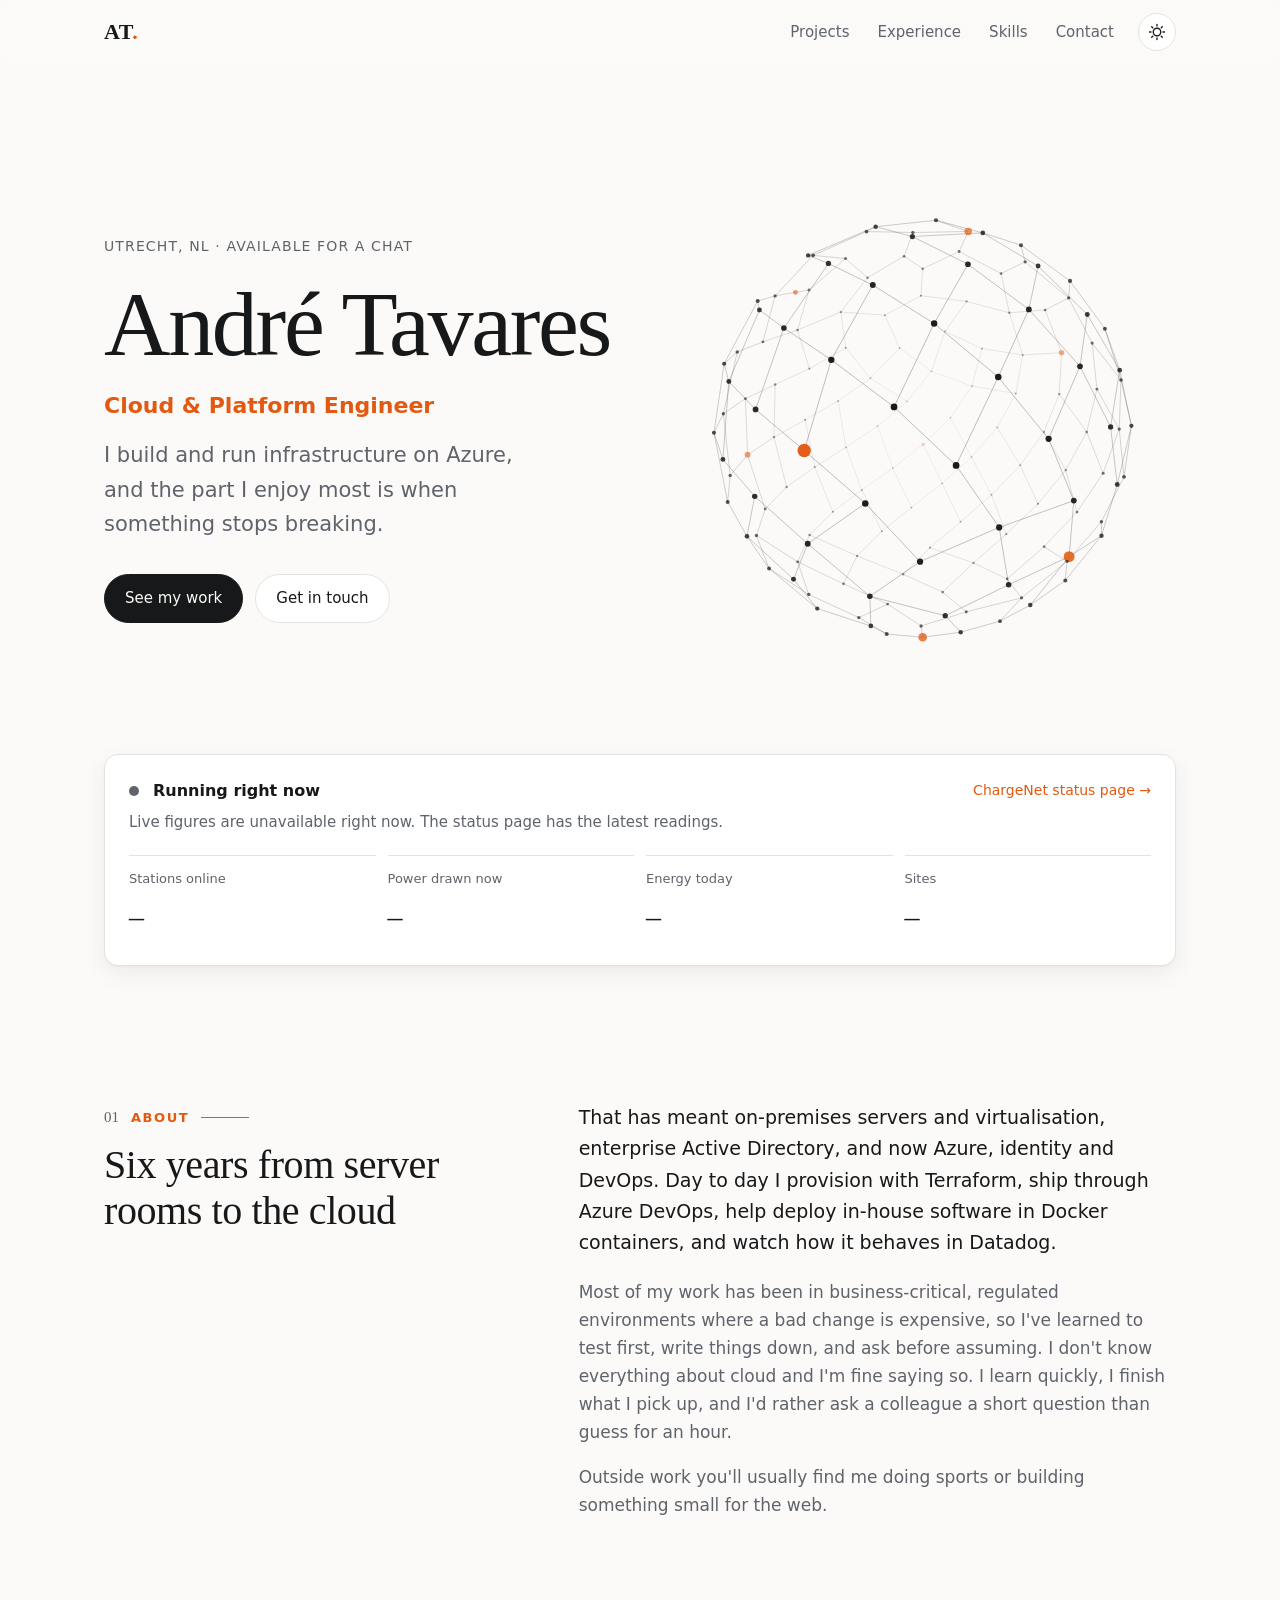
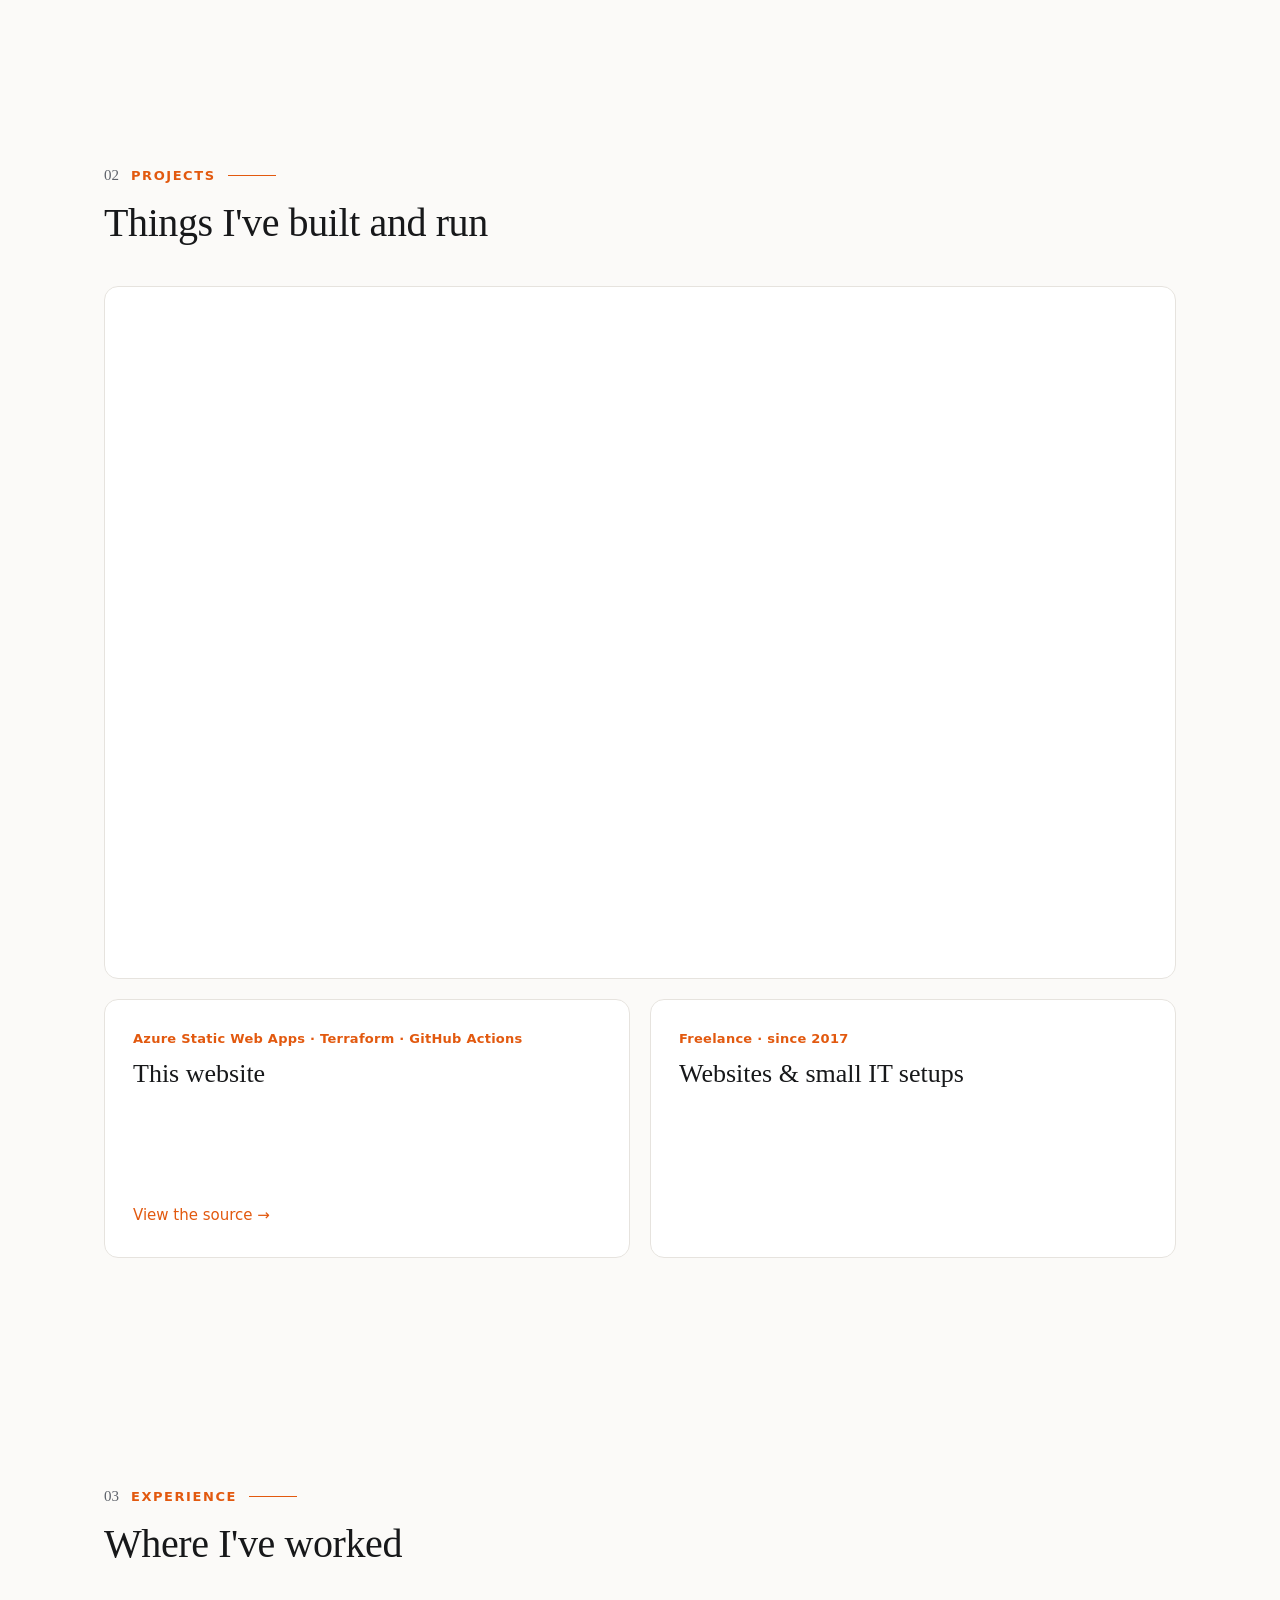
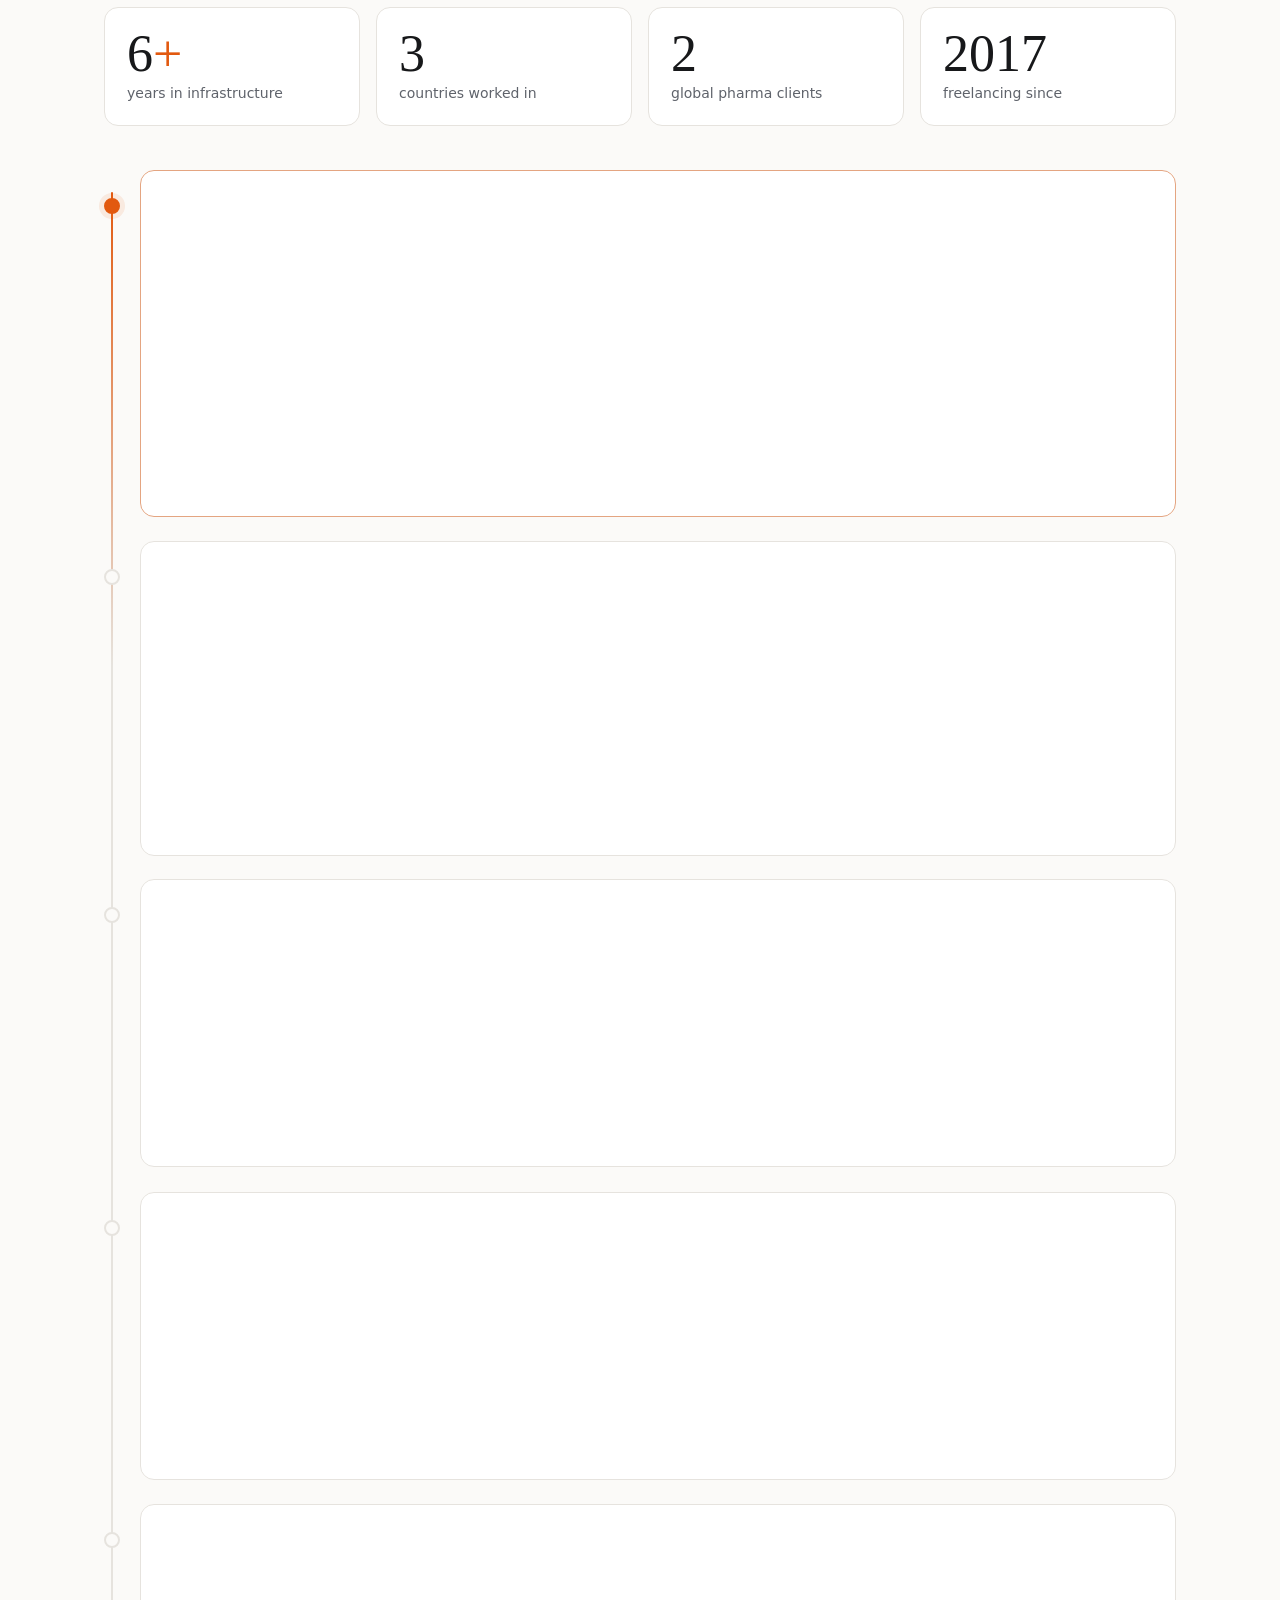
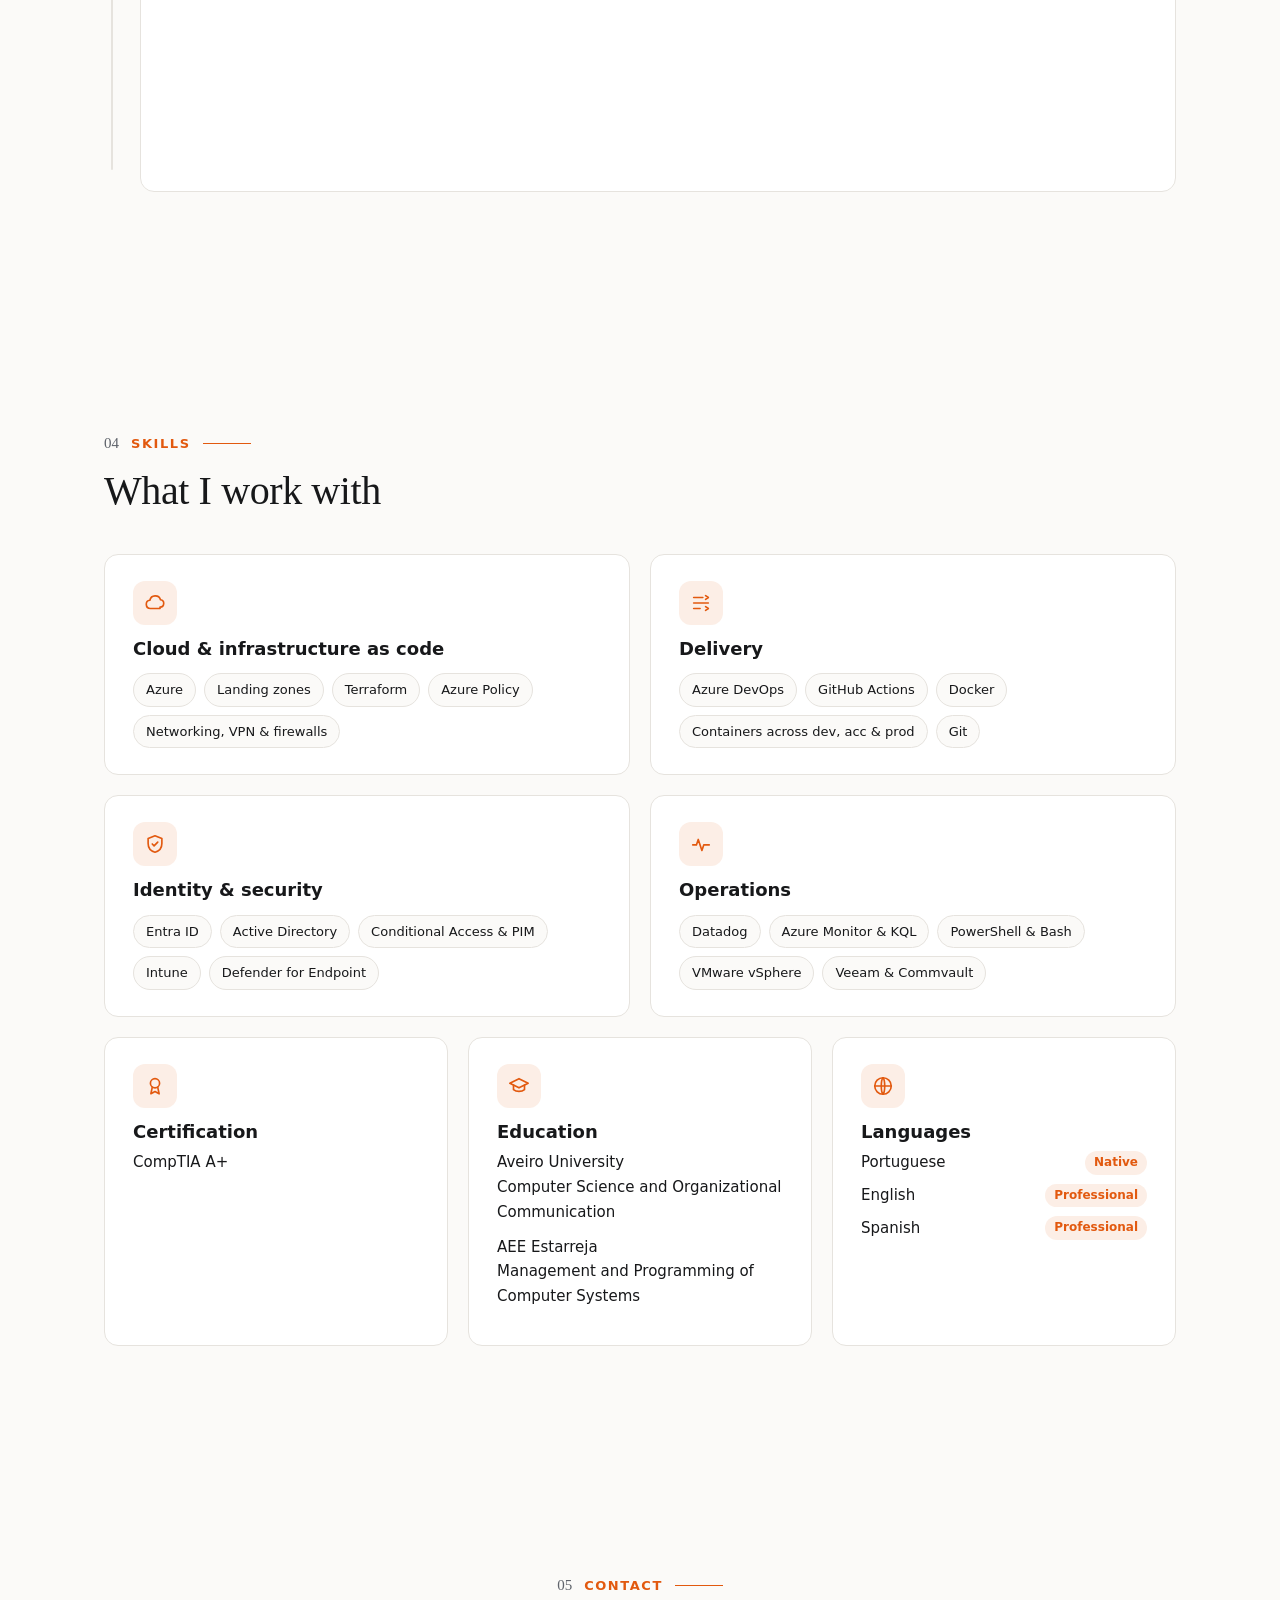
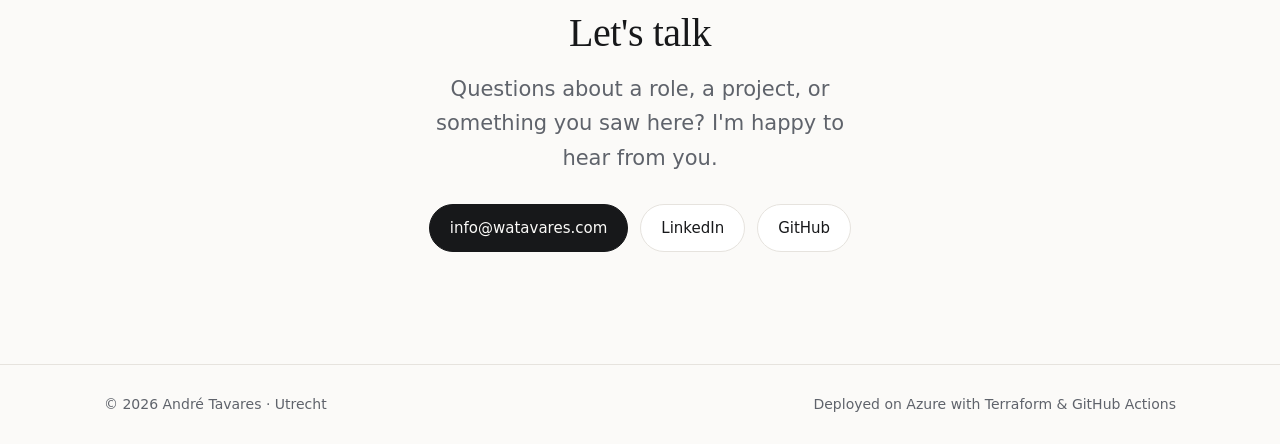
==== commit c7ef1eeb: "Design the CV sections: glance stats, experience cards, skills toolbox Numbered section headers with" ====
--- a/src/index.html
+++ b/src/index.html
@@ -84,7 +84,7 @@
     <section class="section" id="about" aria-labelledby="about-title">
       <div class="container two-col">
         <div data-reveal>
-          <p class="kicker">About</p>
+          <p class="kicker"><span class="num">01</span>About</p>
           <h2 id="about-title">Six years from server rooms to the cloud</h2>
         </div>
         <div class="prose" data-reveal>
@@ -99,7 +99,7 @@
     <section class="section" id="projects" aria-labelledby="projects-title">
       <div class="container">
         <div data-reveal>
-          <p class="kicker">Projects</p>
+          <p class="kicker"><span class="num">02</span>Projects</p>
           <h2 id="projects-title">Things I've built and run</h2>
         </div>
 
@@ -154,56 +154,114 @@
     <section class="section" id="experience" aria-labelledby="experience-title">
       <div class="container">
         <div data-reveal>
-          <p class="kicker">Experience</p>
+          <p class="kicker"><span class="num">03</span>Experience</p>
           <h2 id="experience-title">Where I've worked</h2>
         </div>
-        <ol class="timeline">
-          <li data-reveal>
-            <div class="when">Mar 2026 – now<span>Amsterdam</span></div>
-            <div class="what">
-              <h3>Cloud Engineer <span>· ACT Group</span></h3>
-              <p>Cloud, identity and DevOps work for a fast-moving engineering organisation with its own in-house software.</p>
-              <ul>
+
+        <dl class="glance">
+          <div data-reveal><dt>years in infrastructure</dt><dd>6<span>+</span></dd></div>
+          <div data-reveal><dt>countries worked in</dt><dd>3</dd></div>
+          <div data-reveal><dt>global pharma clients</dt><dd>2</dd></div>
+          <div data-reveal><dt>freelancing since</dt><dd>2017</dd></div>
+        </dl>
+
+        <ol class="cv">
+          <li class="cv-item" data-reveal>
+            <article class="cv-card tilt current">
+              <header class="cv-head">
+                <span class="cv-badge" aria-hidden="true">ACT</span>
+                <div class="cv-title">
+                  <h3>Cloud Engineer</h3>
+                  <p>ACT Group <span class="pin">Amsterdam</span></p>
+                </div>
+                <p class="cv-when"><span class="now-tag">Now</span>Mar 2026 – present</p>
+              </header>
+              <p class="cv-sum">Cloud, identity and DevOps for a fast-moving engineering organisation with its own in-house software.</p>
+              <ul class="cv-points">
                 <li>Own cloud and identity projects from design through delivery, including operations afterwards</li>
                 <li>Provision Azure resources and access models with Terraform, so environments stay reproducible</li>
-                <li>Plan and run domain changes across on-premises Active Directory and Entra ID with minimal disruption</li>
-                <li>Build Azure DevOps pipelines and deploy in-house software as Docker containers across dev, acceptance and production</li>
-                <li>Monitoring, dashboards and alerting in Datadog, so problems surface before a user reports them</li>
-              </ul>
-            </div>
-          </li>
-          <li data-reveal>
-            <div class="when">Oct 2024 – Mar 2026<span>Remote</span></div>
-            <div class="what">
-              <h3>IT Consultant <span>· D-ploy GmbH, for Sandoz</span></h3>
-              <p>Improved and stabilised Microsoft and Azure environments for a global pharmaceutical company: Active Directory, Entra ID, Intune, SCCM and Microsoft 365, where every change has to be traceable and safe.</p>
-              <ul>
+                <li>Run domain changes across on-premises Active Directory and Entra ID with minimal disruption</li>
+                <li>Build Azure DevOps pipelines and ship in-house software as Docker containers across dev, acceptance and production</li>
+                <li>Monitoring and alerting in Datadog, so problems surface before a user reports them</li>
+              </ul>
+              <ul class="chips"><li>Azure</li><li>Terraform</li><li>Entra ID</li><li>Azure DevOps</li><li>Docker</li><li>Datadog</li></ul>
+            </article>
+          </li>
+          <li class="cv-item" data-reveal>
+            <article class="cv-card tilt">
+              <header class="cv-head">
+                <span class="cv-badge" aria-hidden="true">D</span>
+                <div class="cv-title">
+                  <h3>IT Consultant</h3>
+                  <p>D-ploy GmbH, for Sandoz <span class="pin">Remote</span></p>
+                </div>
+                <p class="cv-when">Oct 2024 – Mar 2026</p>
+              </header>
+              <p class="cv-sum">Improved and stabilised Microsoft and Azure environments for a global pharmaceutical company, where every change has to be traceable and safe.</p>
+              <ul class="cv-points">
                 <li>Automated reporting, licence checks and onboarding with PowerShell</li>
                 <li>Supported migration and modernisation projects without impacting users</li>
                 <li>Escalation point for the service desk, fixing issues at the root</li>
               </ul>
-            </div>
-          </li>
-          <li data-reveal>
-            <div class="when">Jan 2024 – Oct 2024<span>North Brabant</span></div>
-            <div class="what">
-              <h3>IT Automation Engineer <span>· D-ploy GmbH, for Novartis</span></h3>
-              <p>Made the IT environment more consistent and easier to manage through automation and standardisation: PowerShell, SCCM and Intune for updates, policies and device configuration; compliance and security with Entra ID, Intune and Defender.</p>
-            </div>
-          </li>
-          <li data-reveal>
-            <div class="when">Aug 2023 – Dec 2023<span>Luxembourg</span></div>
-            <div class="what">
-              <h3>IT Operations Engineer <span>· IOOIKOS</span></h3>
-              <p>Looked after a mixed VMware vSphere, Windows Server and Microsoft 365 environment: deeper technical escalations, PowerShell and Bash automation, monitoring, updates and performance tuning.</p>
-            </div>
-          </li>
-          <li data-reveal>
-            <div class="when">May 2020 – Jul 2023<span>Aveiro, Portugal</span></div>
-            <div class="what">
-              <h3>Systems Engineer <span>· TJA Transports &amp; Logistics</span></h3>
-              <p>Hands-on, from servers to laptops: Active Directory, Windows Server, VMware, Veeam backups and ERP; storage, networking and telephony across sites; better monitoring and backup strategies.</p>
-            </div>
+              <ul class="chips"><li>Active Directory</li><li>Entra ID</li><li>Intune</li><li>SCCM</li><li>Microsoft 365</li><li>PowerShell</li></ul>
+            </article>
+          </li>
+          <li class="cv-item" data-reveal>
+            <article class="cv-card tilt">
+              <header class="cv-head">
+                <span class="cv-badge" aria-hidden="true">D</span>
+                <div class="cv-title">
+                  <h3>IT Automation Engineer</h3>
+                  <p>D-ploy GmbH, for Novartis <span class="pin">North Brabant</span></p>
+                </div>
+                <p class="cv-when">Jan 2024 – Oct 2024</p>
+              </header>
+              <p class="cv-sum">Made the IT environment more consistent and easier to manage through automation and standardisation.</p>
+              <ul class="cv-points">
+                <li>Automated updates, policies and device configuration with PowerShell, SCCM and Intune</li>
+                <li>Improved compliance and security with Entra ID, Intune and Defender</li>
+                <li>Rolled out changes with the global team safely, without user disruption</li>
+              </ul>
+              <ul class="chips"><li>PowerShell</li><li>SCCM</li><li>Intune</li><li>Defender</li><li>Entra ID</li></ul>
+            </article>
+          </li>
+          <li class="cv-item" data-reveal>
+            <article class="cv-card tilt">
+              <header class="cv-head">
+                <span class="cv-badge" aria-hidden="true">IO</span>
+                <div class="cv-title">
+                  <h3>IT Operations Engineer</h3>
+                  <p>IOOIKOS <span class="pin">Luxembourg</span></p>
+                </div>
+                <p class="cv-when">Aug 2023 – Dec 2023</p>
+              </header>
+              <p class="cv-sum">Looked after a mixed VMware vSphere, Windows Server and Microsoft 365 environment.</p>
+              <ul class="cv-points">
+                <li>Solved the escalations too technical for the service desk</li>
+                <li>Automated checks and daily tasks with PowerShell and Bash</li>
+                <li>Monitoring, updates and performance tuning, keeping production stable</li>
+              </ul>
+              <ul class="chips"><li>VMware vSphere</li><li>Windows Server</li><li>Microsoft 365</li><li>Bash</li></ul>
+            </article>
+          </li>
+          <li class="cv-item" data-reveal>
+            <article class="cv-card tilt">
+              <header class="cv-head">
+                <span class="cv-badge" aria-hidden="true">TJA</span>
+                <div class="cv-title">
+                  <h3>Systems Engineer</h3>
+                  <p>TJA Transports &amp; Logistics <span class="pin">Aveiro, Portugal</span></p>
+                </div>
+                <p class="cv-when">May 2020 – Jul 2023</p>
+              </header>
+              <p class="cv-sum">A very hands-on role, managing everything from servers to laptops.</p>
+              <ul class="cv-points">
+                <li>Active Directory, Windows Server, VMware, Veeam backups and ERP</li>
+                <li>Storage, networking, telephony and infrastructure across sites</li>
+                <li>Improved monitoring and backup strategies to increase reliability</li>
+              </ul>
+              <ul class="chips"><li>Active Directory</li><li>VMware</li><li>Veeam</li><li>Networking</li><li>PowerShell</li></ul>
+            </article>
           </li>
         </ol>
       </div>
@@ -213,31 +271,53 @@
     <section class="section" id="skills" aria-labelledby="skills-title">
       <div class="container">
         <div data-reveal>
-          <p class="kicker">Skills</p>
+          <p class="kicker"><span class="num">04</span>Skills</p>
           <h2 id="skills-title">What I work with</h2>
         </div>
-        <div class="skills">
-          <div class="skill-group" data-reveal>
+        <div class="toolbox">
+          <div class="tool-card" data-reveal>
+            <span class="tool-icon" aria-hidden="true"><svg viewBox="0 0 24 24"><path d="M7 18a4.5 4.5 0 0 1-.6-8.96A6 6 0 0 1 18 8.5a4 4 0 0 1-.5 7.97V18H7Z"/></svg></span>
             <h3>Cloud &amp; infrastructure as code</h3>
-            <p>Azure infrastructure and landing zones · Terraform · Azure Policy · networking, VPN and firewalls</p>
-          </div>
-          <div class="skill-group" data-reveal>
+            <ul class="chips"><li>Azure</li><li>Landing zones</li><li>Terraform</li><li>Azure Policy</li><li>Networking, VPN &amp; firewalls</li></ul>
+          </div>
+          <div class="tool-card" data-reveal>
+            <span class="tool-icon" aria-hidden="true"><svg viewBox="0 0 24 24"><path d="M4 6h10M4 12h16M4 18h7M17 4l3 2-3 2M17 16l3 2-3 2"/></svg></span>
             <h3>Delivery</h3>
-            <p>Azure DevOps · GitHub Actions · Docker and container deployments · Git</p>
-          </div>
-          <div class="skill-group" data-reveal>
+            <ul class="chips"><li>Azure DevOps</li><li>GitHub Actions</li><li>Docker</li><li>Containers across dev, acc &amp; prod</li><li>Git</li></ul>
+          </div>
+          <div class="tool-card" data-reveal>
+            <span class="tool-icon" aria-hidden="true"><svg viewBox="0 0 24 24"><path d="M12 3 4.5 6v5.5c0 4.6 3.2 8.3 7.5 9.5 4.3-1.2 7.5-4.9 7.5-9.5V6L12 3Z"/><path d="m9 12 2 2 4-4"/></svg></span>
             <h3>Identity &amp; security</h3>
-            <p>Entra ID · Active Directory · Conditional Access and PIM · Intune · Defender for Endpoint</p>
-          </div>
-          <div class="skill-group" data-reveal>
+            <ul class="chips"><li>Entra ID</li><li>Active Directory</li><li>Conditional Access &amp; PIM</li><li>Intune</li><li>Defender for Endpoint</li></ul>
+          </div>
+          <div class="tool-card" data-reveal>
+            <span class="tool-icon" aria-hidden="true"><svg viewBox="0 0 24 24"><path d="M3 13h4l2-6 4 12 2-6h6"/></svg></span>
             <h3>Operations</h3>
-            <p>Datadog · Azure Monitor and KQL · PowerShell and Bash automation · VMware vSphere · Veeam and Commvault</p>
-          </div>
-        </div>
-        <div class="meta-row" data-reveal>
-          <div><h3>Certification</h3><p>CompTIA A+</p></div>
-          <div><h3>Education</h3><p>Aveiro University: Computer Science and Organizational Communication<br>AEE Estarreja: Management and Programming of Computer Systems</p></div>
-          <div><h3>Languages</h3><p>Portuguese (native) · English · Spanish</p></div>
+            <ul class="chips"><li>Datadog</li><li>Azure Monitor &amp; KQL</li><li>PowerShell &amp; Bash</li><li>VMware vSphere</li><li>Veeam &amp; Commvault</li></ul>
+          </div>
+        </div>
+
+        <div class="facts-row">
+          <div class="fact-card" data-reveal>
+            <span class="tool-icon" aria-hidden="true"><svg viewBox="0 0 24 24"><circle cx="12" cy="9" r="5"/><path d="m9 13.5-1.5 7 4.5-2.5 4.5 2.5-1.5-7"/></svg></span>
+            <h3>Certification</h3>
+            <p>CompTIA A+</p>
+          </div>
+          <div class="fact-card" data-reveal>
+            <span class="tool-icon" aria-hidden="true"><svg viewBox="0 0 24 24"><path d="m2 9 10-5 10 5-10 5L2 9Z"/><path d="M6 11v5c3 2.5 9 2.5 12 0v-5"/></svg></span>
+            <h3>Education</h3>
+            <p>Aveiro University<br><span class="muted">Computer Science and Organizational Communication</span></p>
+            <p>AEE Estarreja<br><span class="muted">Management and Programming of Computer Systems</span></p>
+          </div>
+          <div class="fact-card" data-reveal>
+            <span class="tool-icon" aria-hidden="true"><svg viewBox="0 0 24 24"><circle cx="12" cy="12" r="9"/><path d="M3 12h18M12 3c2.5 2.7 2.5 15.3 0 18M12 3c-2.5 2.7-2.5 15.3 0 18"/></svg></span>
+            <h3>Languages</h3>
+            <ul class="langs">
+              <li>Portuguese <span class="level">Native</span></li>
+              <li>English <span class="level">Professional</span></li>
+              <li>Spanish <span class="level">Professional</span></li>
+            </ul>
+          </div>
         </div>
       </div>
     </section>
@@ -245,7 +325,7 @@
     <!-- Contact -->
     <section class="section contact" id="contact" aria-labelledby="contact-title">
       <div class="container" data-reveal>
-        <p class="kicker">Contact</p>
+        <p class="kicker"><span class="num">05</span>Contact</p>
         <h2 id="contact-title">Let's talk</h2>
         <p class="lede">Questions about a role, a project, or something you saw here? I'm happy to hear from you.</p>
         <div class="contact-links">
--- a/src/styles.css
+++ b/src/styles.css
@@ -207,3 +207,101 @@
   *, *::before, *::after { animation: none !important; transition: none !important; }
   .js [data-reveal] { opacity: 1; transform: none; }
 }
+
+/* ---------- Section headers: number + a line that draws in ---------- */
+.kicker { display: inline-flex; align-items: center; gap: 12px; }
+.kicker .num { font-family: var(--serif); font-size: 15px; letter-spacing: 0; color: var(--muted); font-weight: 500; }
+.kicker::after { content: ""; width: 48px; height: 1px; background: var(--accent); transform-origin: left; transition: transform .9s cubic-bezier(.2, .7, .2, 1) .2s; }
+.js [data-reveal] .kicker::after { transform: scaleX(0); }
+.js [data-reveal].in .kicker::after { transform: scaleX(1); }
+
+/* ---------- At a glance ---------- */
+.glance { display: grid; grid-template-columns: repeat(4, 1fr); gap: 16px; margin: 40px 0 8px; }
+.glance div { background: var(--surface); border: 1px solid var(--line); border-radius: var(--radius); padding: 20px 22px; display: flex; flex-direction: column-reverse; gap: 2px; }
+.glance dd { margin: 0; font-family: var(--serif); font-size: clamp(36px, 4.4vw, 52px); line-height: 1; color: var(--text); font-variant-numeric: tabular-nums; }
+.glance dd span { color: var(--accent); }
+.glance dt { color: var(--muted); font-size: 14px; }
+.glance div:nth-child(2) { transition-delay: .08s; } .glance div:nth-child(3) { transition-delay: .16s; } .glance div:nth-child(4) { transition-delay: .24s; }
+
+/* ---------- Experience as CV cards on a rail ---------- */
+.cv { list-style: none; margin: 32px 0 0; padding: 0 0 0 36px; position: relative; }
+.cv::before { content: ""; position: absolute; left: 7px; top: 34px; bottom: 34px; width: 2px; background: linear-gradient(var(--accent), var(--line) 30%); border-radius: 2px; }
+.cv-item { position: relative; padding: 12px 0; }
+.cv-item::before {
+  content: ""; position: absolute; left: -36px; top: 40px; width: 16px; height: 16px; border-radius: 50%;
+  background: var(--bg); border: 2px solid var(--line); box-sizing: border-box;
+}
+.cv-item:first-child::before { border-color: var(--accent); background: var(--accent); box-shadow: 0 0 0 5px var(--accent-soft); }
+.js .cv-item[data-reveal] { transform: translateX(24px); }
+.js .cv-item[data-reveal].in { transform: none; }
+.cv-card {
+  background: var(--surface); border: 1px solid var(--line); border-radius: var(--radius); padding: 26px 28px;
+  transition: box-shadow .3s, border-color .3s; transform-style: preserve-3d; will-change: transform;
+}
+.cv-card:hover { box-shadow: var(--shadow); border-color: color-mix(in srgb, var(--accent) 35%, var(--line)); }
+.cv-card.current { border-color: color-mix(in srgb, var(--accent) 45%, var(--line)); }
+.cv-head { display: grid; grid-template-columns: auto 1fr auto; align-items: center; gap: 16px; margin-bottom: 14px; }
+.cv-badge {
+  width: 48px; height: 48px; border-radius: 12px; display: grid; place-items: center;
+  background: var(--text); color: var(--bg); font-family: var(--serif); font-size: 15px; font-weight: 600; letter-spacing: .02em;
+}
+.cv-card.current .cv-badge { background: var(--accent); color: #fff; }
+.cv-title h3 { font-size: 19px; margin-bottom: 2px; }
+.cv-title p { margin: 0; color: var(--muted); font-size: 15px; display: flex; flex-wrap: wrap; align-items: center; gap: 8px; }
+.pin { display: inline-flex; align-items: center; gap: 4px; font-size: 12.5px; padding: 2px 9px; border-radius: 999px; background: var(--accent-soft); color: var(--accent); font-weight: 500; }
+.pin::before { content: ""; width: 6px; height: 6px; border-radius: 50%; background: currentColor; }
+.cv-when { margin: 0; color: var(--muted); font-size: 14px; white-space: nowrap; font-variant-numeric: tabular-nums; display: flex; align-items: center; gap: 8px; }
+.now-tag { font-size: 11px; font-weight: 700; letter-spacing: .08em; text-transform: uppercase; color: #fff; background: #1f9d55; padding: 3px 8px; border-radius: 999px; }
+.cv-sum { color: var(--text); font-size: 16px; margin-bottom: 12px; }
+.cv-points { list-style: none; padding: 0; margin: 0 0 18px; display: grid; gap: 6px; }
+.cv-points li { position: relative; padding-left: 26px; color: var(--muted); font-size: 15px; line-height: 1.55; }
+.cv-points li::before {
+  content: ""; position: absolute; left: 0; top: 4px; width: 16px; height: 16px; border-radius: 50%; background: var(--accent-soft);
+  -webkit-mask: none;
+}
+.cv-points li::after {
+  content: ""; position: absolute; left: 5px; top: 7px; width: 4px; height: 8px;
+  border: solid var(--accent); border-width: 0 2px 2px 0; transform: rotate(45deg);
+}
+
+/* Chips: used by experience and skills */
+.chips { list-style: none; padding: 0; margin: 0; display: flex; flex-wrap: wrap; gap: 8px; }
+.chips li {
+  font-size: 13px; font-weight: 500; padding: 5px 12px; border-radius: 999px; border: 1px solid var(--line);
+  color: var(--text); background: var(--bg); transition: border-color .2s, color .2s, background-color .2s, transform .2s;
+}
+.chips li:hover { border-color: var(--accent); color: var(--accent); transform: translateY(-1px); }
+
+/* ---------- Skills toolbox ---------- */
+.toolbox { display: grid; grid-template-columns: repeat(2, 1fr); gap: 20px; margin-top: 40px; }
+.tool-card, .fact-card {
+  background: var(--surface); border: 1px solid var(--line); border-radius: var(--radius); padding: 26px 28px;
+  transition: box-shadow .3s, border-color .3s, transform .3s;
+}
+.tool-card:hover, .fact-card:hover { box-shadow: var(--shadow); border-color: color-mix(in srgb, var(--accent) 35%, var(--line)); transform: translateY(-3px); }
+.tool-card h3, .fact-card h3 { font-size: 18px; margin: 14px 0 14px; }
+.tool-icon { width: 44px; height: 44px; border-radius: 12px; display: grid; place-items: center; background: var(--accent-soft); color: var(--accent); }
+.tool-icon svg { width: 22px; height: 22px; fill: none; stroke: currentColor; stroke-width: 1.8; stroke-linecap: round; stroke-linejoin: round; }
+.toolbox .tool-card:nth-child(2), .facts-row .fact-card:nth-child(2) { transition-delay: .08s; }
+.toolbox .tool-card:nth-child(3), .facts-row .fact-card:nth-child(3) { transition-delay: .16s; }
+.toolbox .tool-card:nth-child(4) { transition-delay: .24s; }
+.facts-row { display: grid; grid-template-columns: repeat(3, 1fr); gap: 20px; margin-top: 20px; }
+.fact-card h3 { margin-bottom: 8px; }
+.fact-card p { font-size: 15px; margin-bottom: 10px; }
+.langs { list-style: none; padding: 0; margin: 0; display: grid; gap: 8px; }
+.langs li { display: flex; justify-content: space-between; align-items: center; font-size: 15px; }
+.level { font-size: 12px; font-weight: 600; padding: 2px 9px; border-radius: 999px; background: var(--accent-soft); color: var(--accent); }
+
+@media (max-width: 860px) {
+  .glance { grid-template-columns: 1fr 1fr; }
+  .toolbox, .facts-row { grid-template-columns: 1fr; }
+  .cv { padding-left: 28px; }
+  .cv-item::before { left: -28px; }
+  .cv::before { left: 6px; }
+  .cv-head { grid-template-columns: auto 1fr; }
+  .cv-when { grid-column: 1 / -1; }
+  .cv-card { padding: 22px; }
+}
+@media (prefers-reduced-motion: reduce) {
+  .js [data-reveal] .kicker::after { transform: none; }
+}
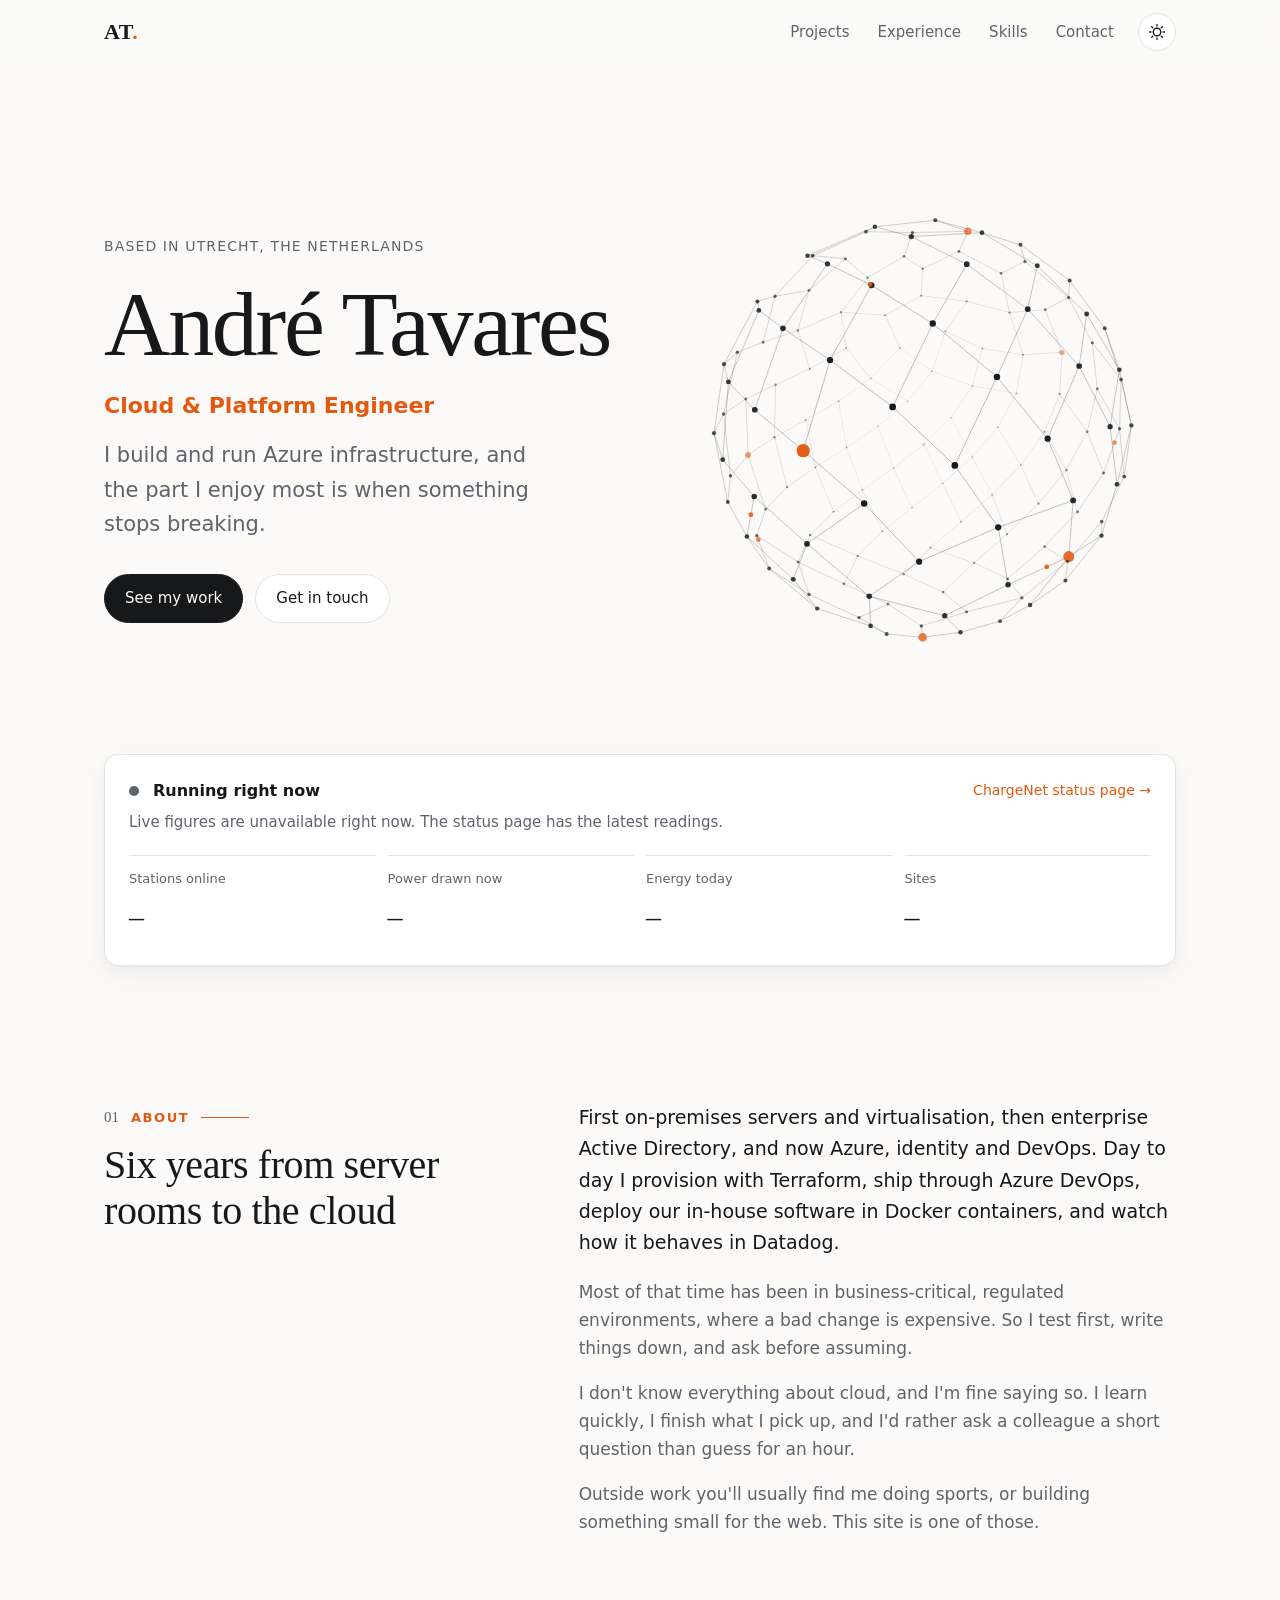
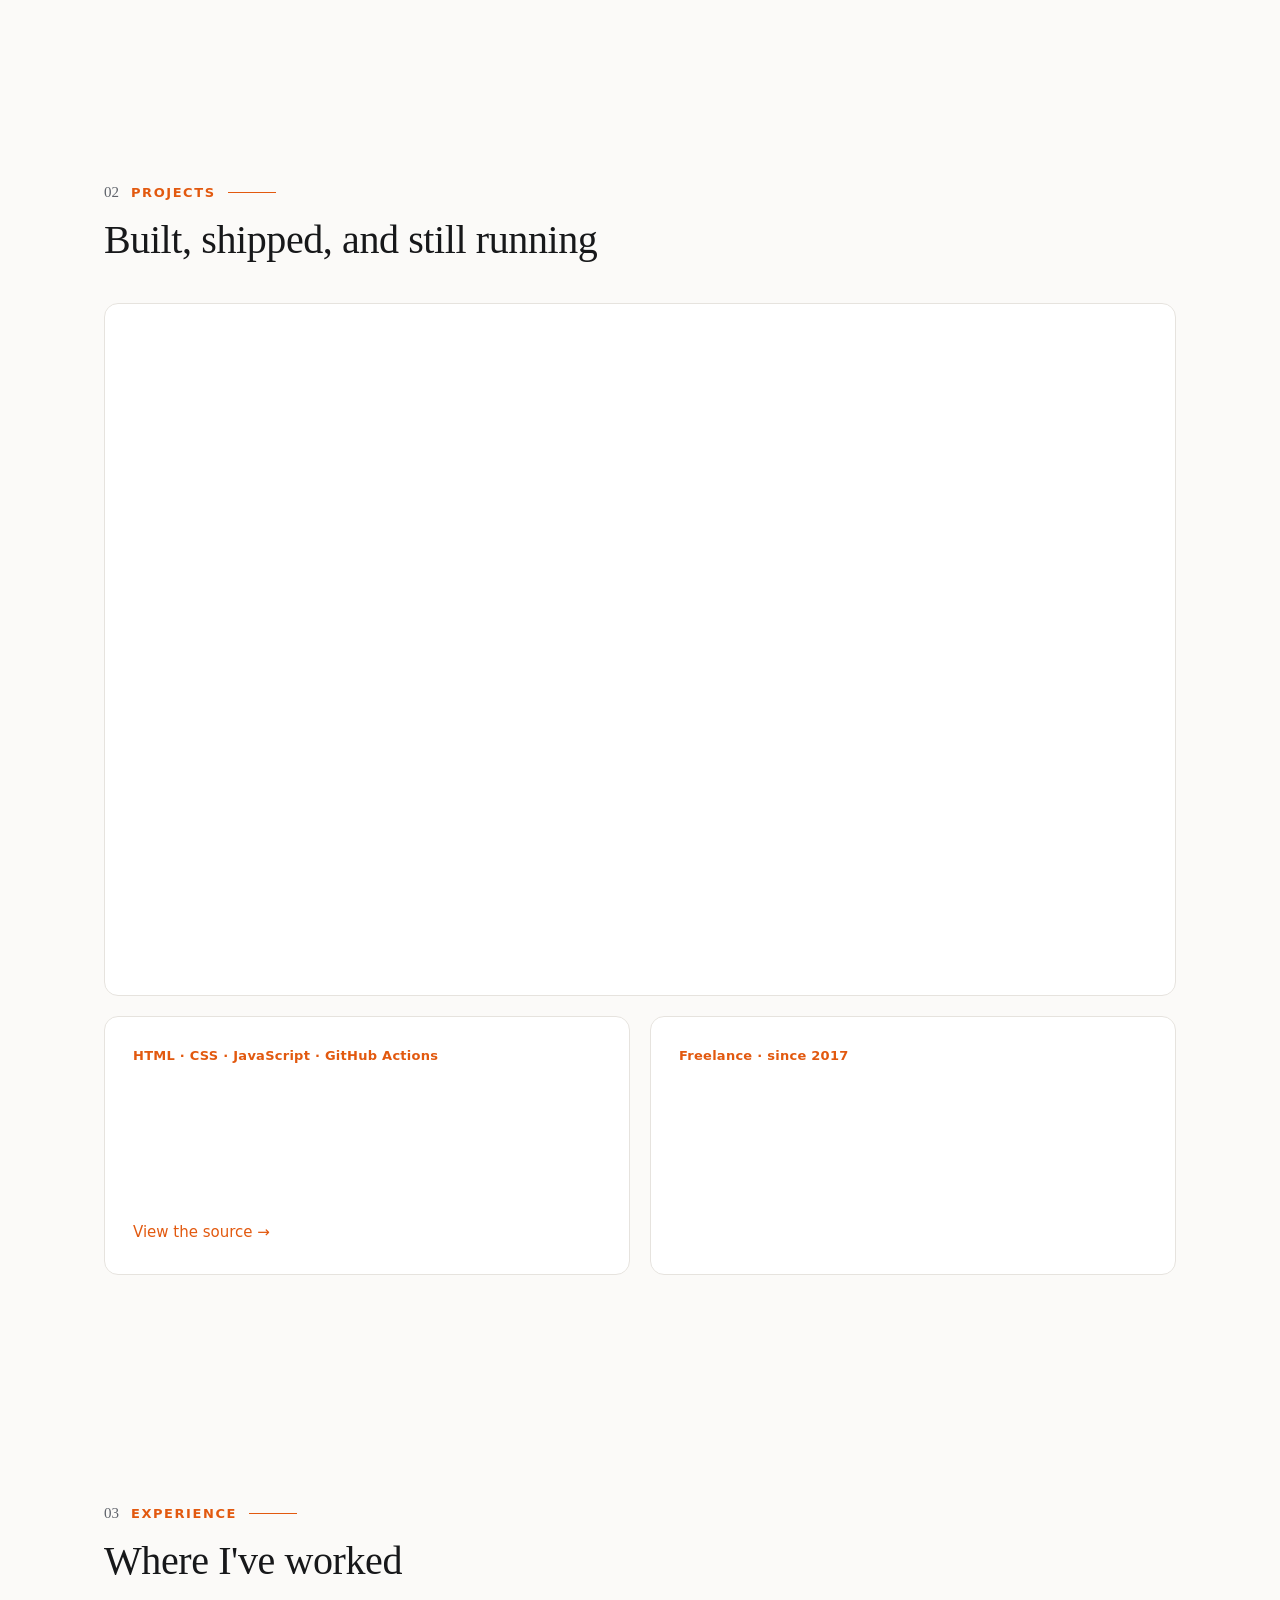
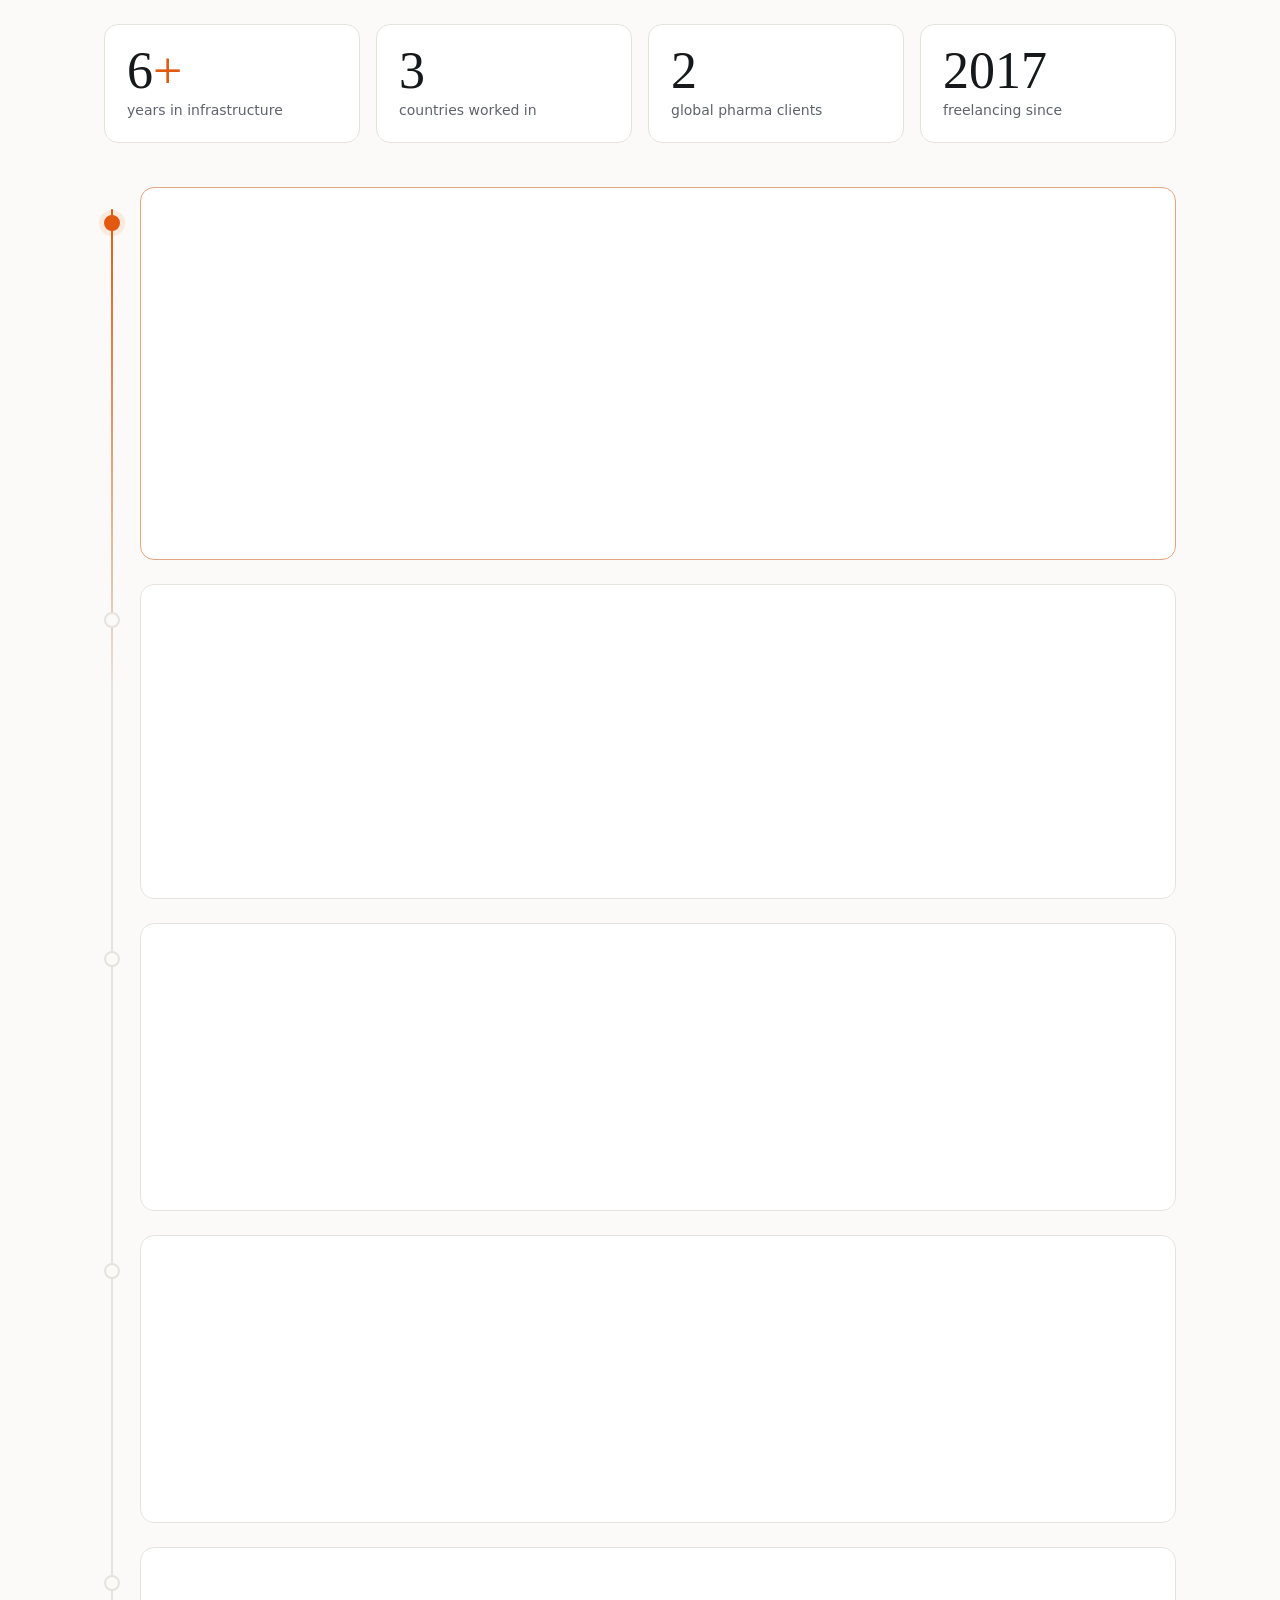
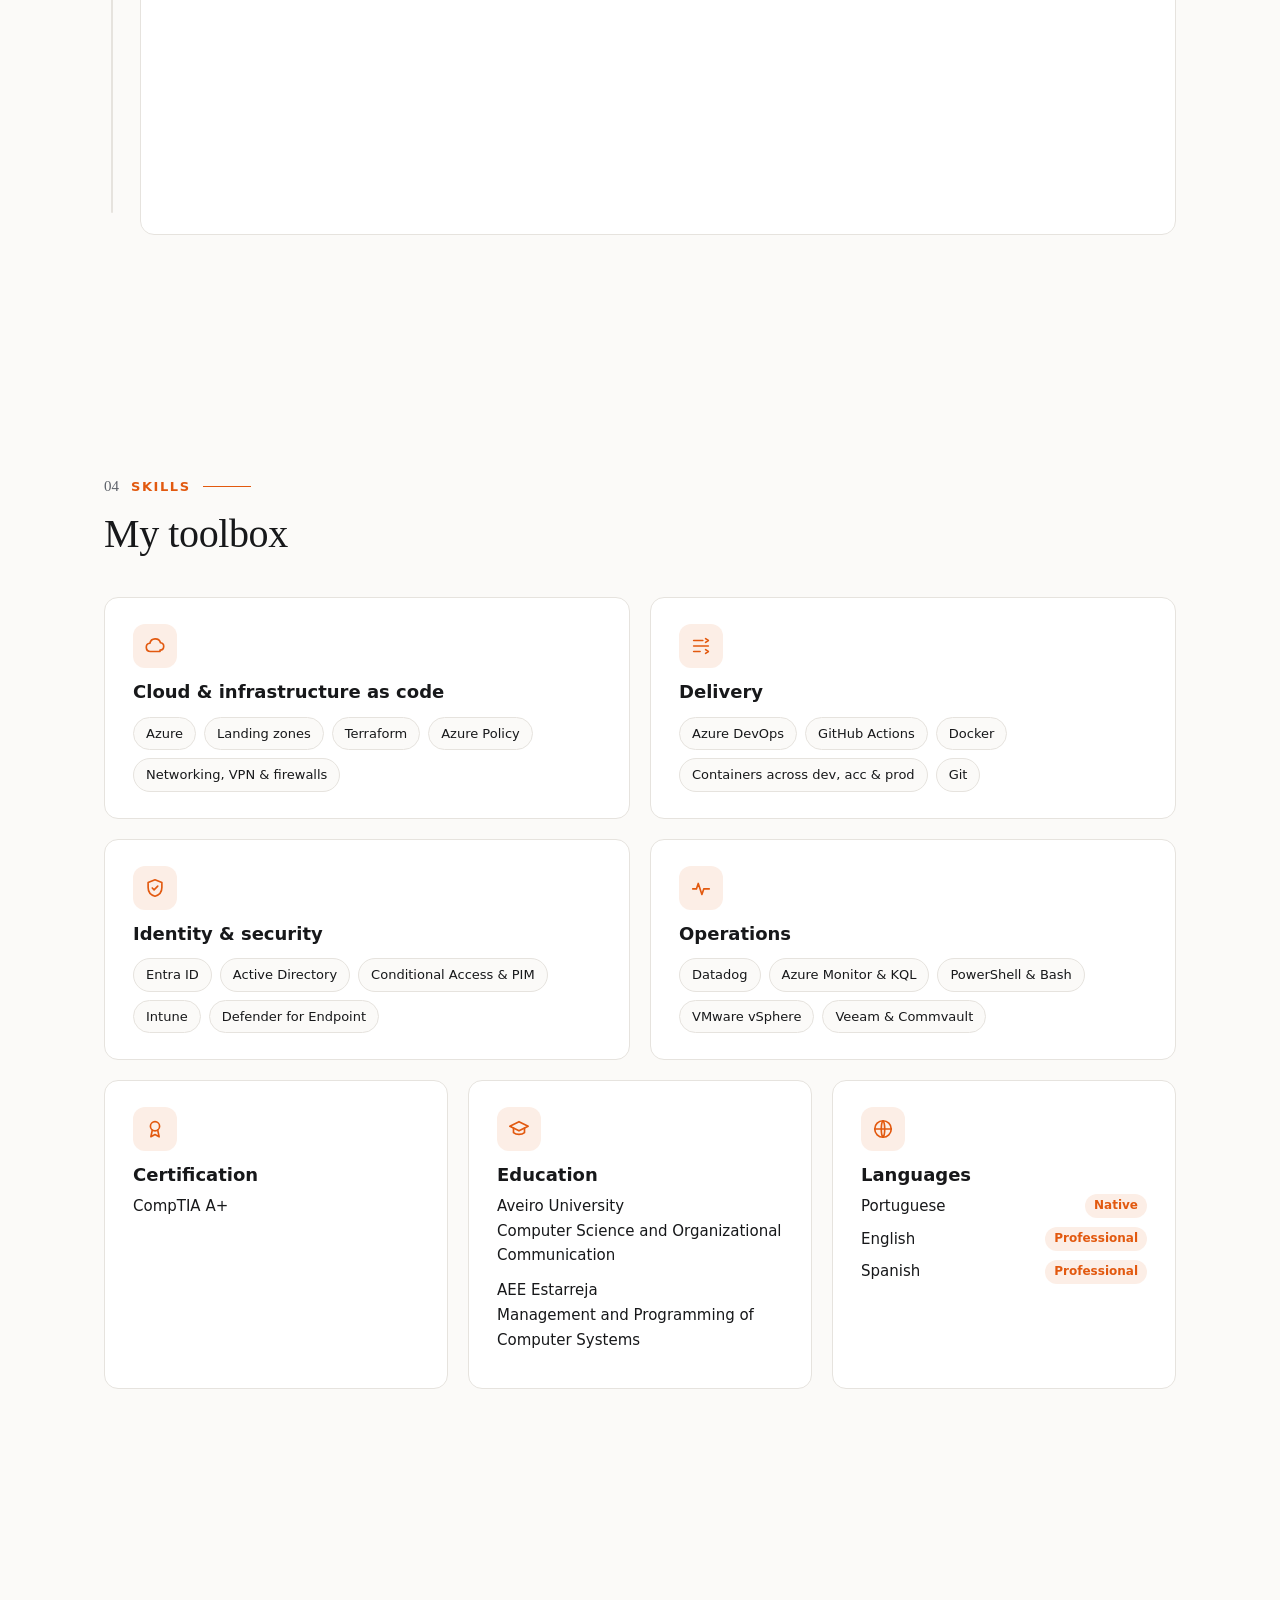
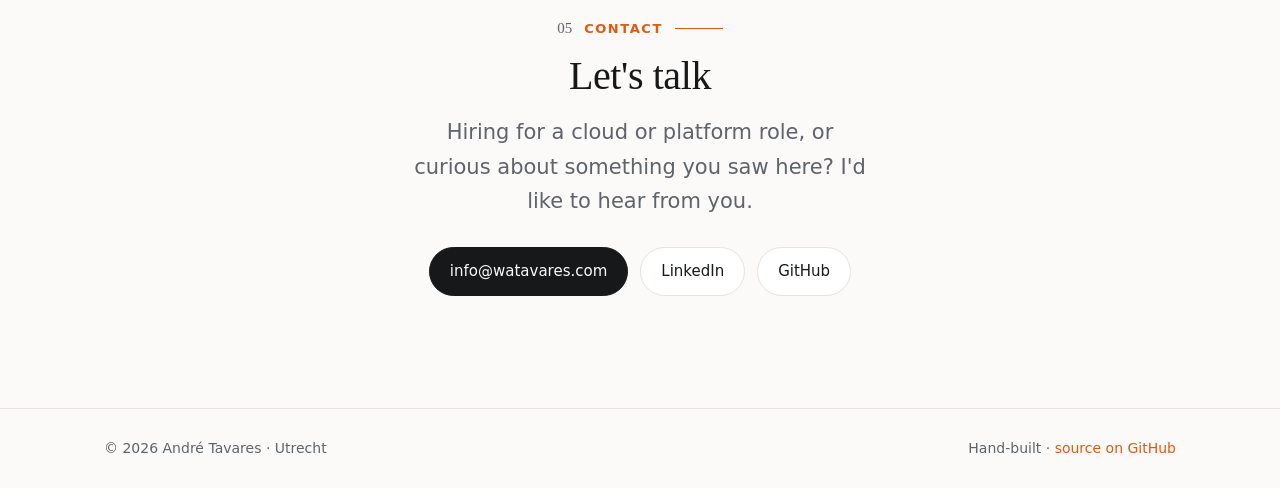
==== commit a81f0d27: "Copy pass across the whole site; remove CV monogram badges Sharper hero, about, projects, experience" ====
--- a/src/index.html
+++ b/src/index.html
@@ -4,7 +4,7 @@
   <meta charset="utf-8">
   <meta name="viewport" content="width=device-width, initial-scale=1">
   <title>André Tavares · Cloud & Platform Engineer</title>
-  <meta name="description" content="André Tavares, Cloud & Platform Engineer in Utrecht. Azure infrastructure, Terraform, identity and operational reliability across hybrid environments.">
+  <meta name="description" content="André Tavares, Cloud & Platform Engineer in Utrecht. Six years of infrastructure in business-critical, regulated environments, now Azure, Terraform and identity.">
   <meta property="og:title" content="André Tavares · Cloud & Platform Engineer">
   <meta property="og:description" content="Azure infrastructure, automation and operational reliability across hybrid environments.">
   <meta property="og:url" content="https://watavares.com">
@@ -45,10 +45,10 @@
     <section class="hero" id="top">
       <div class="container hero-inner">
         <div class="hero-text">
-          <p class="eyebrow">Utrecht, NL · Available for a chat</p>
+          <p class="eyebrow">Based in Utrecht, the Netherlands</p>
           <h1>André Tavares</h1>
           <p class="role">Cloud &amp; Platform Engineer</p>
-          <p class="lede">I build and run infrastructure on Azure, and the part I enjoy most is when something stops breaking.</p>
+          <p class="lede">I build and run Azure infrastructure, and the part I enjoy most is when something stops breaking.</p>
           <div class="cta">
             <a class="btn primary" href="#projects">See my work</a>
             <a class="btn" href="#contact">Get in touch</a>
@@ -69,7 +69,7 @@
             <h2 id="live-title">Running right now</h2>
             <a class="live-link" href="https://ca-api-dev.happytree-a55da5f4.northeurope.azurecontainerapps.io">ChargeNet status page →</a>
           </div>
-          <p class="live-sub">Live figures from my ChargeNet platform on Azure: simulated truck charging stations, ingested through IoT Hub every five minutes.</p>
+          <p class="live-sub">Live from ChargeNet, a platform I built and run on Azure: simulated truck charging stations reporting through IoT Hub every five minutes.</p>
           <dl class="live-stats" id="live-stats">
             <div><dt>Stations online</dt><dd data-stat="online">–</dd></div>
             <div><dt>Power drawn now</dt><dd data-stat="power">–</dd></div>
@@ -88,9 +88,10 @@
           <h2 id="about-title">Six years from server rooms to the cloud</h2>
         </div>
         <div class="prose" data-reveal>
-          <p>That has meant on-premises servers and virtualisation, enterprise Active Directory, and now Azure, identity and DevOps. Day to day I provision with Terraform, ship through Azure DevOps, help deploy in-house software in Docker containers, and watch how it behaves in Datadog.</p>
-          <p>Most of my work has been in business-critical, regulated environments where a bad change is expensive, so I've learned to test first, write things down, and ask before assuming. I don't know everything about cloud and I'm fine saying so. I learn quickly, I finish what I pick up, and I'd rather ask a colleague a short question than guess for an hour.</p>
-          <p>Outside work you'll usually find me doing sports or building something small for the web.</p>
+          <p>First on-premises servers and virtualisation, then enterprise Active Directory, and now Azure, identity and DevOps. Day to day I provision with Terraform, ship through Azure DevOps, deploy our in-house software in Docker containers, and watch how it behaves in Datadog.</p>
+          <p>Most of that time has been in business-critical, regulated environments, where a bad change is expensive. So I test first, write things down, and ask before assuming.</p>
+          <p>I don't know everything about cloud, and I'm fine saying so. I learn quickly, I finish what I pick up, and I'd rather ask a colleague a short question than guess for an hour.</p>
+          <p>Outside work you'll usually find me doing sports, or building something small for the web. This site is one of those.</p>
         </div>
       </div>
     </section>
@@ -100,20 +101,20 @@
       <div class="container">
         <div data-reveal>
           <p class="kicker"><span class="num">02</span>Projects</p>
-          <h2 id="projects-title">Things I've built and run</h2>
+          <h2 id="projects-title">Built, shipped, and still running</h2>
         </div>
 
         <article class="project feature tilt" data-reveal>
           <div class="project-body">
             <p class="project-tag">Azure · Terraform · IoT · Observability</p>
             <h3>ChargeNet</h3>
-            <p>A working miniature of the cloud platform behind an electric truck charging network. Simulated stations report over MQTT to IoT Hub; a processor moves telemetry into Log Analytics; alerts fire when a station faults or goes silent; a public status site and dashboard show it live.</p>
+            <p>The cloud platform behind an electric truck charging network, in miniature. Simulated stations report over MQTT to IoT Hub, a processor moves the telemetry into Log Analytics, alerts fire when a station faults or goes silent, and a public status page shows it all live.</p>
             <ul class="facts">
-              <li><b>Landing zone</b> with Azure Policy guardrails, budgets and a hub-spoke network</li>
-              <li><b>Least privilege</b>: OIDC pipelines and managed identities, no stored client secrets</li>
-              <li><b>Environment vending</b>: one Terraform module per environment, platform-owned networking</li>
-              <li><b>Delivered by pull request</b>: plans posted on PRs, protected main, nightly drift checks</li>
-              <li><b>Decisions recorded</b> as ADRs, from public exposure to shared ingestion</li>
+              <li><b>Landing zone:</b> Azure Policy guardrails, budgets and a hub-spoke network</li>
+              <li><b>Least privilege:</b> OIDC pipelines and managed identities, with no client secrets in any pipeline</li>
+              <li><b>Environment vending:</b> every environment is one Terraform module, and the platform owns the network</li>
+              <li><b>Shipped by pull request:</b> plans posted on every PR, a protected main branch, nightly drift checks</li>
+              <li><b>Decisions on record:</b> ADRs, from public exposure to shared ingestion</li>
             </ul>
             <div class="links">
               <a class="btn primary" href="https://ca-api-dev.happytree-a55da5f4.northeurope.azurecontainerapps.io">Live status</a>
@@ -136,15 +137,15 @@
 
         <div class="grid-2">
           <article class="project tilt" data-reveal>
-            <p class="project-tag">Azure Static Web Apps · Terraform · GitHub Actions</p>
+            <p class="project-tag">HTML · CSS · JavaScript · GitHub Actions</p>
             <h3>This website</h3>
-            <p>Run like a production system: infrastructure in Terraform, deployed by GitHub Actions with OIDC, with the live figures above pulled straight from ChargeNet.</p>
+            <p>Hand-built with no framework, and deployed by GitHub Actions on every merge. The live figures at the top come straight from ChargeNet's API.</p>
             <a class="text-link" href="https://github.com/watavares/website">View the source →</a>
           </article>
           <article class="project tilt" data-reveal>
             <p class="project-tag">Freelance · since 2017</p>
             <h3>Websites &amp; small IT setups</h3>
-            <p>Alongside full-time roles: websites, e-commerce pages and simple applications, from design to deployment and keeping them running. Where I first learned to deploy, break and fix my own things end to end.</p>
+            <p>Since 2017, alongside every full-time role: websites, e-commerce pages and simple apps, from design to deployment to keeping them online. It's where I first learned to deploy, break and fix my own things.</p>
           </article>
         </div>
       </div>
@@ -169,20 +170,19 @@
           <li class="cv-item" data-reveal>
             <article class="cv-card tilt current">
               <header class="cv-head">
-                <span class="cv-badge" aria-hidden="true">ACT</span>
                 <div class="cv-title">
                   <h3>Cloud Engineer</h3>
                   <p>ACT Group <span class="pin">Amsterdam</span></p>
                 </div>
                 <p class="cv-when"><span class="now-tag">Now</span>Mar 2026 – present</p>
               </header>
-              <p class="cv-sum">Cloud, identity and DevOps for a fast-moving engineering organisation with its own in-house software.</p>
-              <ul class="cv-points">
-                <li>Own cloud and identity projects from design through delivery, including operations afterwards</li>
-                <li>Provision Azure resources and access models with Terraform, so environments stay reproducible</li>
-                <li>Run domain changes across on-premises Active Directory and Entra ID with minimal disruption</li>
-                <li>Build Azure DevOps pipelines and ship in-house software as Docker containers across dev, acceptance and production</li>
-                <li>Monitoring and alerting in Datadog, so problems surface before a user reports them</li>
+              <p class="cv-sum">Cloud, identity and DevOps for a fast-moving engineering company that builds its own software. I own projects from the first design to the alert afterwards.</p>
+              <ul class="cv-points">
+                <li>Provision Azure resources and access models in Terraform, so environments are reproducible, not hand-built</li>
+                <li>Plan and run Active Directory and Entra ID changes without disrupting users or the business</li>
+                <li>Build Azure DevOps pipelines that ship our software as Docker containers to dev, acceptance and production</li>
+                <li>Set up Datadog monitoring and alerting, so problems surface before a user reports them</li>
+                <li>Automate provisioning, access reviews and reporting, so recurring work stops being manual</li>
               </ul>
               <ul class="chips"><li>Azure</li><li>Terraform</li><li>Entra ID</li><li>Azure DevOps</li><li>Docker</li><li>Datadog</li></ul>
             </article>
@@ -190,18 +190,17 @@
           <li class="cv-item" data-reveal>
             <article class="cv-card tilt">
               <header class="cv-head">
-                <span class="cv-badge" aria-hidden="true">D</span>
                 <div class="cv-title">
                   <h3>IT Consultant</h3>
                   <p>D-ploy GmbH, for Sandoz <span class="pin">Remote</span></p>
                 </div>
                 <p class="cv-when">Oct 2024 – Mar 2026</p>
               </header>
-              <p class="cv-sum">Improved and stabilised Microsoft and Azure environments for a global pharmaceutical company, where every change has to be traceable and safe.</p>
-              <ul class="cv-points">
-                <li>Automated reporting, licence checks and onboarding with PowerShell</li>
-                <li>Supported migration and modernisation projects without impacting users</li>
-                <li>Escalation point for the service desk, fixing issues at the root</li>
+              <p class="cv-sum">Brought stability to Microsoft and Azure environments at a global pharmaceutical company, where every change has to be traceable and safe.</p>
+              <ul class="cv-points">
+                <li>Turned reporting, licence checks and onboarding into PowerShell automation</li>
+                <li>Kept migration and modernisation projects moving without impacting users</li>
+                <li>Became the service desk's escalation point, fixing issues at the root rather than the symptom</li>
               </ul>
               <ul class="chips"><li>Active Directory</li><li>Entra ID</li><li>Intune</li><li>SCCM</li><li>Microsoft 365</li><li>PowerShell</li></ul>
             </article>
@@ -209,18 +208,17 @@
           <li class="cv-item" data-reveal>
             <article class="cv-card tilt">
               <header class="cv-head">
-                <span class="cv-badge" aria-hidden="true">D</span>
                 <div class="cv-title">
                   <h3>IT Automation Engineer</h3>
                   <p>D-ploy GmbH, for Novartis <span class="pin">North Brabant</span></p>
                 </div>
                 <p class="cv-when">Jan 2024 – Oct 2024</p>
               </header>
-              <p class="cv-sum">Made the IT environment more consistent and easier to manage through automation and standardisation.</p>
+              <p class="cv-sum">Made a global IT environment more consistent and easier to manage, through automation and standardisation.</p>
               <ul class="cv-points">
                 <li>Automated updates, policies and device configuration with PowerShell, SCCM and Intune</li>
-                <li>Improved compliance and security with Entra ID, Intune and Defender</li>
-                <li>Rolled out changes with the global team safely, without user disruption</li>
+                <li>Strengthened compliance and security with Entra ID, Intune and Defender</li>
+                <li>Rolled out changes with the global team safely, without disrupting users</li>
               </ul>
               <ul class="chips"><li>PowerShell</li><li>SCCM</li><li>Intune</li><li>Defender</li><li>Entra ID</li></ul>
             </article>
@@ -228,18 +226,17 @@
           <li class="cv-item" data-reveal>
             <article class="cv-card tilt">
               <header class="cv-head">
-                <span class="cv-badge" aria-hidden="true">IO</span>
                 <div class="cv-title">
                   <h3>IT Operations Engineer</h3>
                   <p>IOOIKOS <span class="pin">Luxembourg</span></p>
                 </div>
                 <p class="cv-when">Aug 2023 – Dec 2023</p>
               </header>
-              <p class="cv-sum">Looked after a mixed VMware vSphere, Windows Server and Microsoft 365 environment.</p>
-              <ul class="cv-points">
-                <li>Solved the escalations too technical for the service desk</li>
+              <p class="cv-sum">Kept a mixed VMware vSphere, Windows Server and Microsoft 365 environment healthy.</p>
+              <ul class="cv-points">
+                <li>Took over the escalations too technical for the service desk</li>
                 <li>Automated checks and daily tasks with PowerShell and Bash</li>
-                <li>Monitoring, updates and performance tuning, keeping production stable</li>
+                <li>Handled monitoring, updates and performance tuning without breaking production</li>
               </ul>
               <ul class="chips"><li>VMware vSphere</li><li>Windows Server</li><li>Microsoft 365</li><li>Bash</li></ul>
             </article>
@@ -247,18 +244,17 @@
           <li class="cv-item" data-reveal>
             <article class="cv-card tilt">
               <header class="cv-head">
-                <span class="cv-badge" aria-hidden="true">TJA</span>
                 <div class="cv-title">
                   <h3>Systems Engineer</h3>
                   <p>TJA Transports &amp; Logistics <span class="pin">Aveiro, Portugal</span></p>
                 </div>
                 <p class="cv-when">May 2020 – Jul 2023</p>
               </header>
-              <p class="cv-sum">A very hands-on role, managing everything from servers to laptops.</p>
-              <ul class="cv-points">
-                <li>Active Directory, Windows Server, VMware, Veeam backups and ERP</li>
-                <li>Storage, networking, telephony and infrastructure across sites</li>
-                <li>Improved monitoring and backup strategies to increase reliability</li>
+              <p class="cv-sum">A very hands-on role: everything from servers to laptops for a logistics company with several sites.</p>
+              <ul class="cv-points">
+                <li>Ran Active Directory, Windows Server, VMware, Veeam backups and the ERP</li>
+                <li>Looked after storage, networking and telephony across every site</li>
+                <li>Improved monitoring and backups to make the whole environment more reliable</li>
               </ul>
               <ul class="chips"><li>Active Directory</li><li>VMware</li><li>Veeam</li><li>Networking</li><li>PowerShell</li></ul>
             </article>
@@ -272,7 +268,7 @@
       <div class="container">
         <div data-reveal>
           <p class="kicker"><span class="num">04</span>Skills</p>
-          <h2 id="skills-title">What I work with</h2>
+          <h2 id="skills-title">My toolbox</h2>
         </div>
         <div class="toolbox">
           <div class="tool-card" data-reveal>
@@ -327,7 +323,7 @@
       <div class="container" data-reveal>
         <p class="kicker"><span class="num">05</span>Contact</p>
         <h2 id="contact-title">Let's talk</h2>
-        <p class="lede">Questions about a role, a project, or something you saw here? I'm happy to hear from you.</p>
+        <p class="lede">Hiring for a cloud or platform role, or curious about something you saw here? I'd like to hear from you.</p>
         <div class="contact-links">
           <a class="btn primary" href="mailto:info@watavares.com">info@watavares.com</a>
           <a class="btn" href="https://www.linkedin.com/in/watavares">LinkedIn</a>
@@ -340,7 +336,7 @@
   <footer class="footer">
     <div class="container footer-inner">
       <span>© <span id="year">2026</span> André Tavares · Utrecht</span>
-      <span id="deploy">Deployed on Azure with Terraform &amp; GitHub Actions</span>
+      <span id="deploy">Hand-built · <a href="https://github.com/watavares/website">source on GitHub</a></span>
     </div>
   </footer>
 </body>
--- a/src/styles.css
+++ b/src/styles.css
@@ -305,3 +305,6 @@
 @media (prefers-reduced-motion: reduce) {
   .js [data-reveal] .kicker::after { transform: none; }
 }
+/* CV cards without monogram badges */
+.cv-head { grid-template-columns: 1fr auto; }
+@media (max-width: 860px) { .cv-head { grid-template-columns: 1fr; } .cv-when { grid-column: auto; } }
